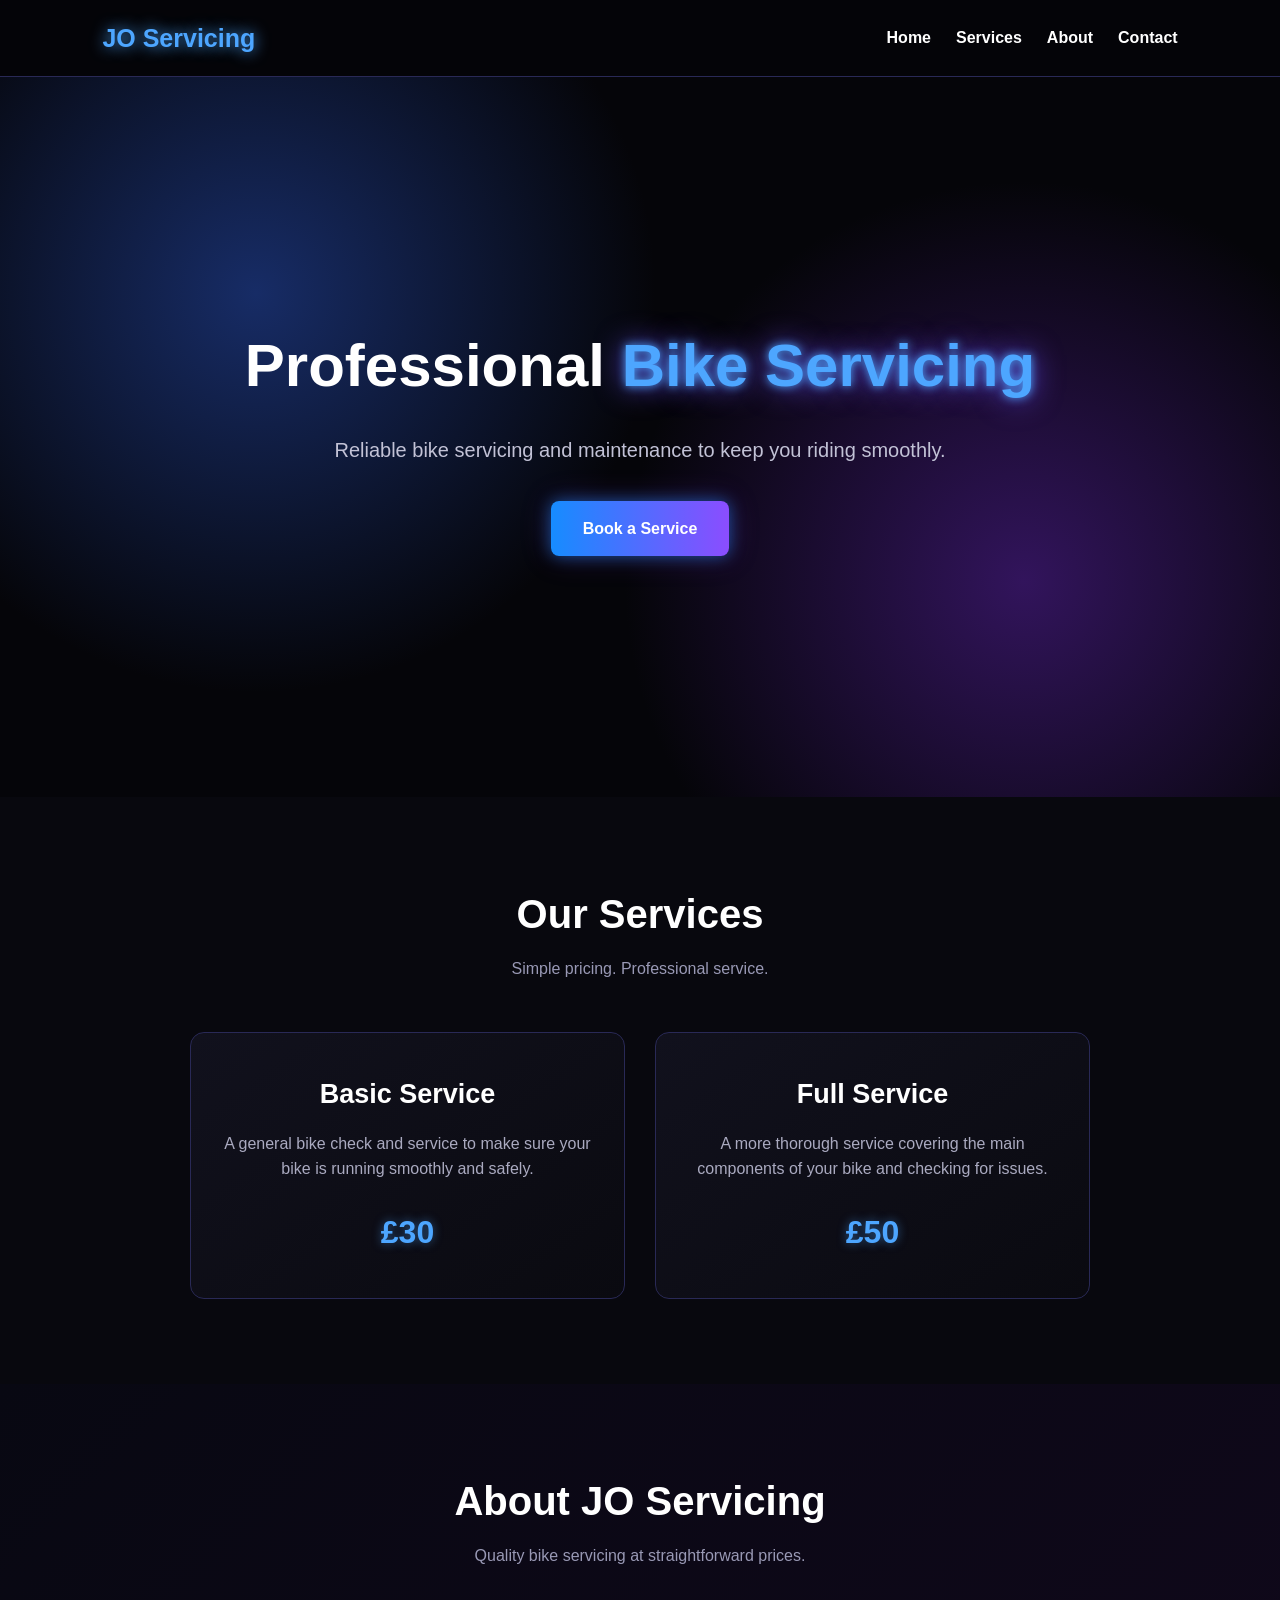
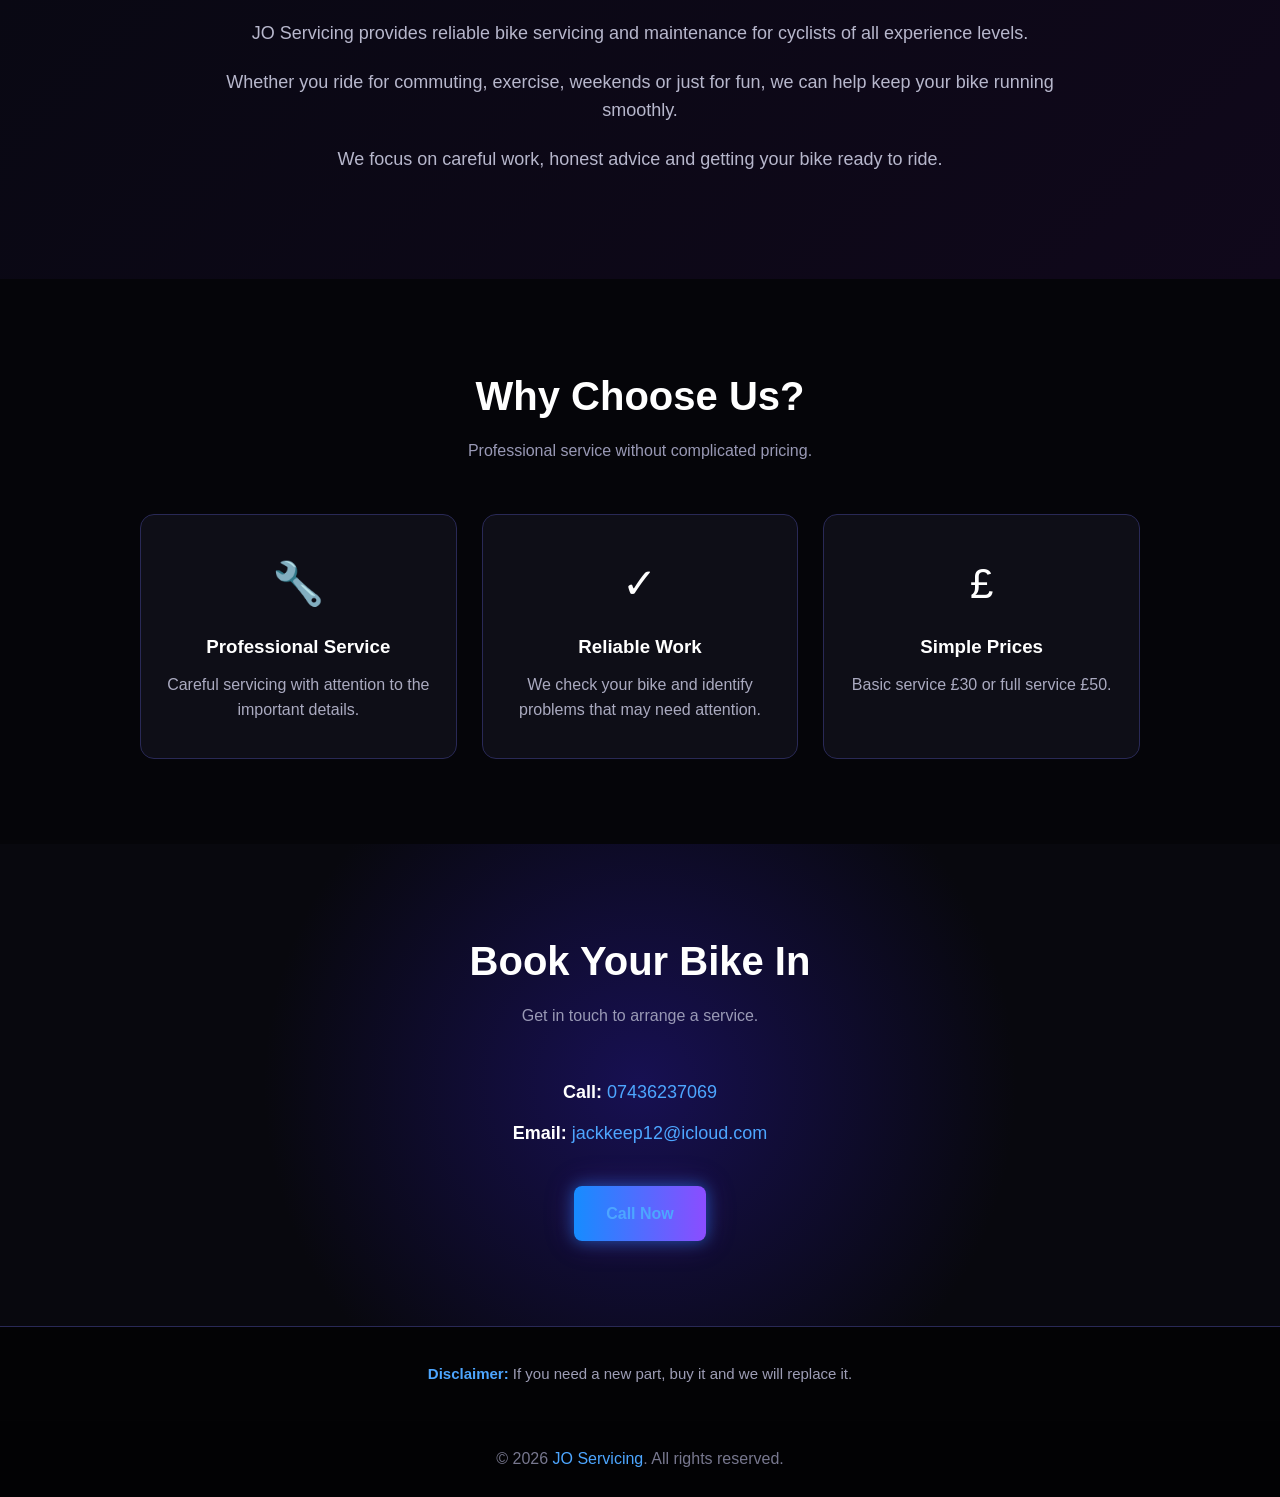
==== index.html @ 4bb95ac3 "Create index.html" ====
<!DOCTYPE html>
<html lang="en">
<head>
    <meta charset="UTF-8">
    <meta name="viewport" content="width=device-width, initial-scale=1.0">

    <title>JO Servicing</title>

    <style>
        * {
            margin: 0;
            padding: 0;
            box-sizing: border-box;
            scroll-behavior: smooth;
        }

        body {
            font-family: Arial, Helvetica, sans-serif;
            background: #050509;
            color: white;
            line-height: 1.6;
        }

        nav {
            position: sticky;
            top: 0;
            z-index: 1000;
            background: rgba(5, 5, 9, 0.96);
            border-bottom: 1px solid #292956;
            padding: 18px 8%;
            display: flex;
            justify-content: space-between;
            align-items: center;
        }

        .logo {
            font-size: 25px;
            font-weight: bold;
            color: #4da6ff;
            text-shadow: 0 0 15px #4da6ff;
        }

        nav ul {
            list-style: none;
            display: flex;
            gap: 25px;
        }

        nav a {
            color: white;
            text-decoration: none;
            font-weight: bold;
            transition: 0.3s;
        }

        nav a:hover {
            color: #9b5cff;
        }

        /* HERO */

        .hero {
            min-height: 80vh;
            display: flex;
            justify-content: center;
            align-items: center;
            text-align: center;
            padding: 50px 20px;

            background:
                radial-gradient(circle at 20% 30%, #172c66 0%, transparent 35%),
                radial-gradient(circle at 80% 70%, #32145c 0%, transparent 35%),
                #050509;
        }

        .hero-content {
            max-width: 850px;
        }

        .hero h1 {
            font-size: 60px;
            margin-bottom: 20px;
        }

        .hero h1 span {
            color: #4da6ff;
            text-shadow:
                0 0 10px #4da6ff,
                0 0 30px #6b4dff;
        }

        .hero p {
            font-size: 20px;
            color: #c2c2d6;
            margin-bottom: 35px;
        }

        .button {
            display: inline-block;
            background: linear-gradient(90deg, #168cff, #8b4dff);
            color: white;
            padding: 15px 32px;
            border-radius: 8px;
            text-decoration: none;
            font-weight: bold;
            box-shadow:
                0 0 15px rgba(24, 140, 255, 0.5),
                0 0 30px rgba(139, 77, 255, 0.25);
            transition: 0.3s;
        }

        .button:hover {
            transform: translateY(-3px);
        }

        /* SECTIONS */

        section {
            padding: 85px 8%;
        }

        .section-title {
            text-align: center;
            margin-bottom: 50px;
        }

        .section-title h2 {
            font-size: 40px;
            margin-bottom: 10px;
        }

        .section-title p {
            color: #9999b5;
        }

        /* SERVICES */

        .services {
            background: #08080e;
        }

        .service-grid {
            display: grid;
            grid-template-columns: repeat(2, 1fr);
            gap: 30px;
            max-width: 900px;
            margin: auto;
        }

        .service-card {
            background: linear-gradient(145deg, #11111d, #0a0a10);
            border: 1px solid #292956;
            border-radius: 14px;
            padding: 40px 30px;
            text-align: center;
            transition: 0.3s;
        }

        .service-card:hover {
            transform: translateY(-6px);
            border-color: #4da6ff;
            box-shadow:
                0 0 20px rgba(77, 166, 255, 0.2),
                0 0 35px rgba(139, 77, 255, 0.12);
        }

        .service-card h3 {
            font-size: 27px;
            margin-bottom: 15px;
        }

        .service-card p {
            color: #aaaac0;
            margin-bottom: 25px;
        }

        .price {
            color: #4da6ff;
            font-size: 32px;
            font-weight: bold;
            text-shadow: 0 0 10px rgba(77, 166, 255, 0.5);
        }

        /* ABOUT */

        .about {
            background: linear-gradient(135deg, #080812, #10081b);
        }

        .about-container {
            max-width: 900px;
            margin: auto;
            text-align: center;
        }

        .about-container p {
            color: #b7b7cc;
            font-size: 18px;
            margin-bottom: 20px;
        }

        /* WHY US */

        .why-grid {
            display: grid;
            grid-template-columns: repeat(3, 1fr);
            gap: 25px;
            max-width: 1000px;
            margin: auto;
        }

        .why-card {
            text-align: center;
            padding: 35px 25px;
            background: #0e0e17;
            border-radius: 14px;
            border: 1px solid #292956;
            transition: 0.3s;
        }

        .why-card:hover {
            border-color: #8b4dff;
            transform: translateY(-5px);
        }

        .why-card .icon {
            font-size: 42px;
            margin-bottom: 15px;
        }

        .why-card h3 {
            margin-bottom: 10px;
        }

        .why-card p {
            color: #aaaac0;
        }

        /* CONTACT */

        .contact {
            background:
                radial-gradient(circle at center, #171052 0%, #08080e 55%);
            text-align: center;
        }

        .contact-box {
            max-width: 700px;
            margin: auto;
        }

        .contact-box p {
            color: #b7b7cc;
            margin: 12px 0;
            font-size: 18px;
        }

        .contact-box strong {
            color: white;
        }

        .contact-box a {
            color: #4da6ff;
            text-decoration: none;
        }

        .contact-box a:hover {
            color: #9b5cff;
        }

        /* DISCLAIMER */

        .disclaimer {
            text-align: center;
            padding: 35px 20px;
            background: #030305;
            border-top: 1px solid #292956;
            color: #9d9db5;
            font-size: 15px;
        }

        .disclaimer strong {
            color: #4da6ff;
        }

        /* FOOTER */

        footer {
            background: #020204;
            text-align: center;
            padding: 25px 20px;
            color: #77778e;
        }

        footer span {
            color: #4da6ff;
        }

        /* MOBILE */

        @media (max-width: 800px) {

            nav {
                flex-direction: column;
                gap: 15px;
            }

            nav ul {
                gap: 15px;
                flex-wrap: wrap;
                justify-content: center;
            }

            .hero h1 {
                font-size: 42px;
            }

            .hero p {
                font-size: 17px;
            }

            .service-grid,
            .why-grid {
                grid-template-columns: 1fr;
            }

            section {
                padding: 60px 6%;
            }

            .section-title h2 {
                font-size: 32px;
            }
        }
    </style>
</head>

<body>

    <!-- NAVIGATION -->

    <nav>

        <div class="logo">
            JO Servicing
        </div>

        <ul>
            <li><a href="#home">Home</a></li>
            <li><a href="#services">Services</a></li>
            <li><a href="#about">About</a></li>
            <li><a href="#contact">Contact</a></li>
        </ul>

    </nav>


    <!-- HERO -->

    <section class="hero" id="home">

        <div class="hero-content">

            <h1>
                Professional <span>Bike Servicing</span>
            </h1>

            <p>
                Reliable bike servicing and maintenance
                to keep you riding smoothly.
            </p>

            <a href="#contact" class="button">
                Book a Service
            </a>

        </div>

    </section>


    <!-- SERVICES -->

    <section class="services" id="services">

        <div class="section-title">

            <h2>Our Services</h2>

            <p>
                Simple pricing. Professional service.
            </p>

        </div>


        <div class="service-grid">

            <div class="service-card">

                <h3>
                    Basic Service
                </h3>

                <p>
                    A general bike check and service to make
                    sure your bike is running smoothly and safely.
                </p>

                <div class="price">
                    £30
                </div>

            </div>


            <div class="service-card">

                <h3>
                    Full Service
                </h3>

                <p>
                    A more thorough service covering the main
                    components of your bike and checking for issues.
                </p>

                <div class="price">
                    £50
                </div>

            </div>

        </div>

    </section>


    <!-- ABOUT -->

    <section class="about" id="about">

        <div class="section-title">

            <h2>
                About JO Servicing
            </h2>

            <p>
                Quality bike servicing at straightforward prices.
            </p>

        </div>


        <div class="about-container">

            <p>
                JO Servicing provides reliable bike servicing
                and maintenance for cyclists of all experience levels.
            </p>

            <p>
                Whether you ride for commuting, exercise,
                weekends or just for fun, we can help keep
                your bike running smoothly.
            </p>

            <p>
                We focus on careful work, honest advice
                and getting your bike ready to ride.
            </p>

        </div>

    </section>


    <!-- WHY CHOOSE US -->

    <section>

        <div class="section-title">

            <h2>
                Why Choose Us?
            </h2>

            <p>
                Professional service without complicated pricing.
            </p>

        </div>


        <div class="why-grid">

            <div class="why-card">

                <div class="icon">
                    🔧
                </div>

                <h3>
                    Professional Service
                </h3>

                <p>
                    Careful servicing with attention
                    to the important details.
                </p>

            </div>


            <div class="why-card">

                <div class="icon">
                    ✓
                </div>

                <h3>
                    Reliable Work
                </h3>

                <p>
                    We check your bike and identify
                    problems that may need attention.
                </p>

            </div>


            <div class="why-card">

                <div class="icon">
                    £
                </div>

                <h3>
                    Simple Prices
                </h3>

                <p>
                    Basic service £30 or full service £50.
                </p>

            </div>

        </div>

    </section>


    <!-- CONTACT -->

    <section class="contact" id="contact">

        <div class="section-title">

            <h2>
                Book Your Bike In
            </h2>

            <p>
                Get in touch to arrange a service.
            </p>

        </div>


        <div class="contact-box">

            <p>
                <strong>Call:</strong>
                <a href="tel:07436237069">
                    07436237069
                </a>
            </p>

            <p>
                <strong>Email:</strong>
                <a href="mailto:jackkeep12@icloud.com">
                    jackkeep12@icloud.com
                </a>
            </p>

            <br>

            <a href="tel:07436237069" class="button">
                Call Now
            </a>

        </div>

    </section>


    <!-- DISCLAIMER -->

    <div class="disclaimer">

        <strong>Disclaimer:</strong>
        If you need a new part, buy it and we will replace it.

    </div>


    <!-- FOOTER -->

    <footer>

        <p>
            © 2026 <span>JO Servicing</span>.
            All rights reserved.
        </p>

    </footer>

</body>
</html>
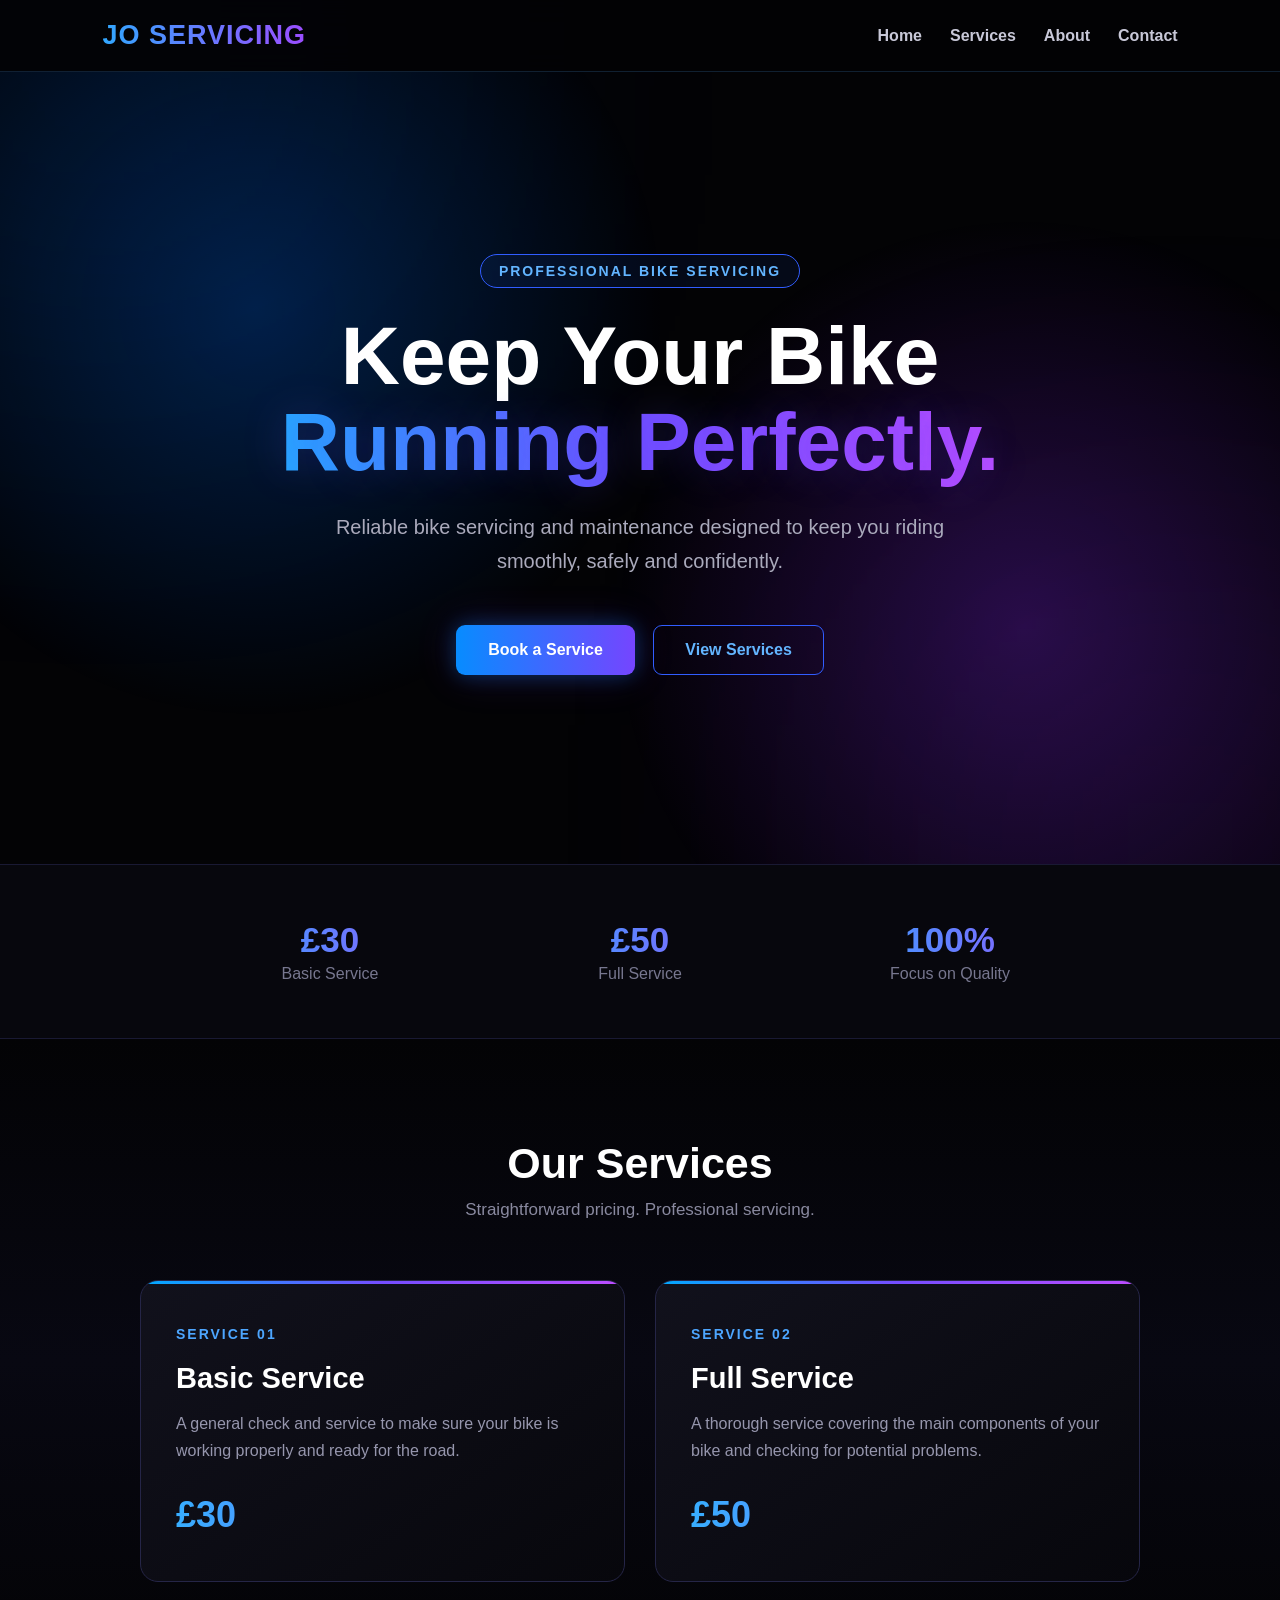
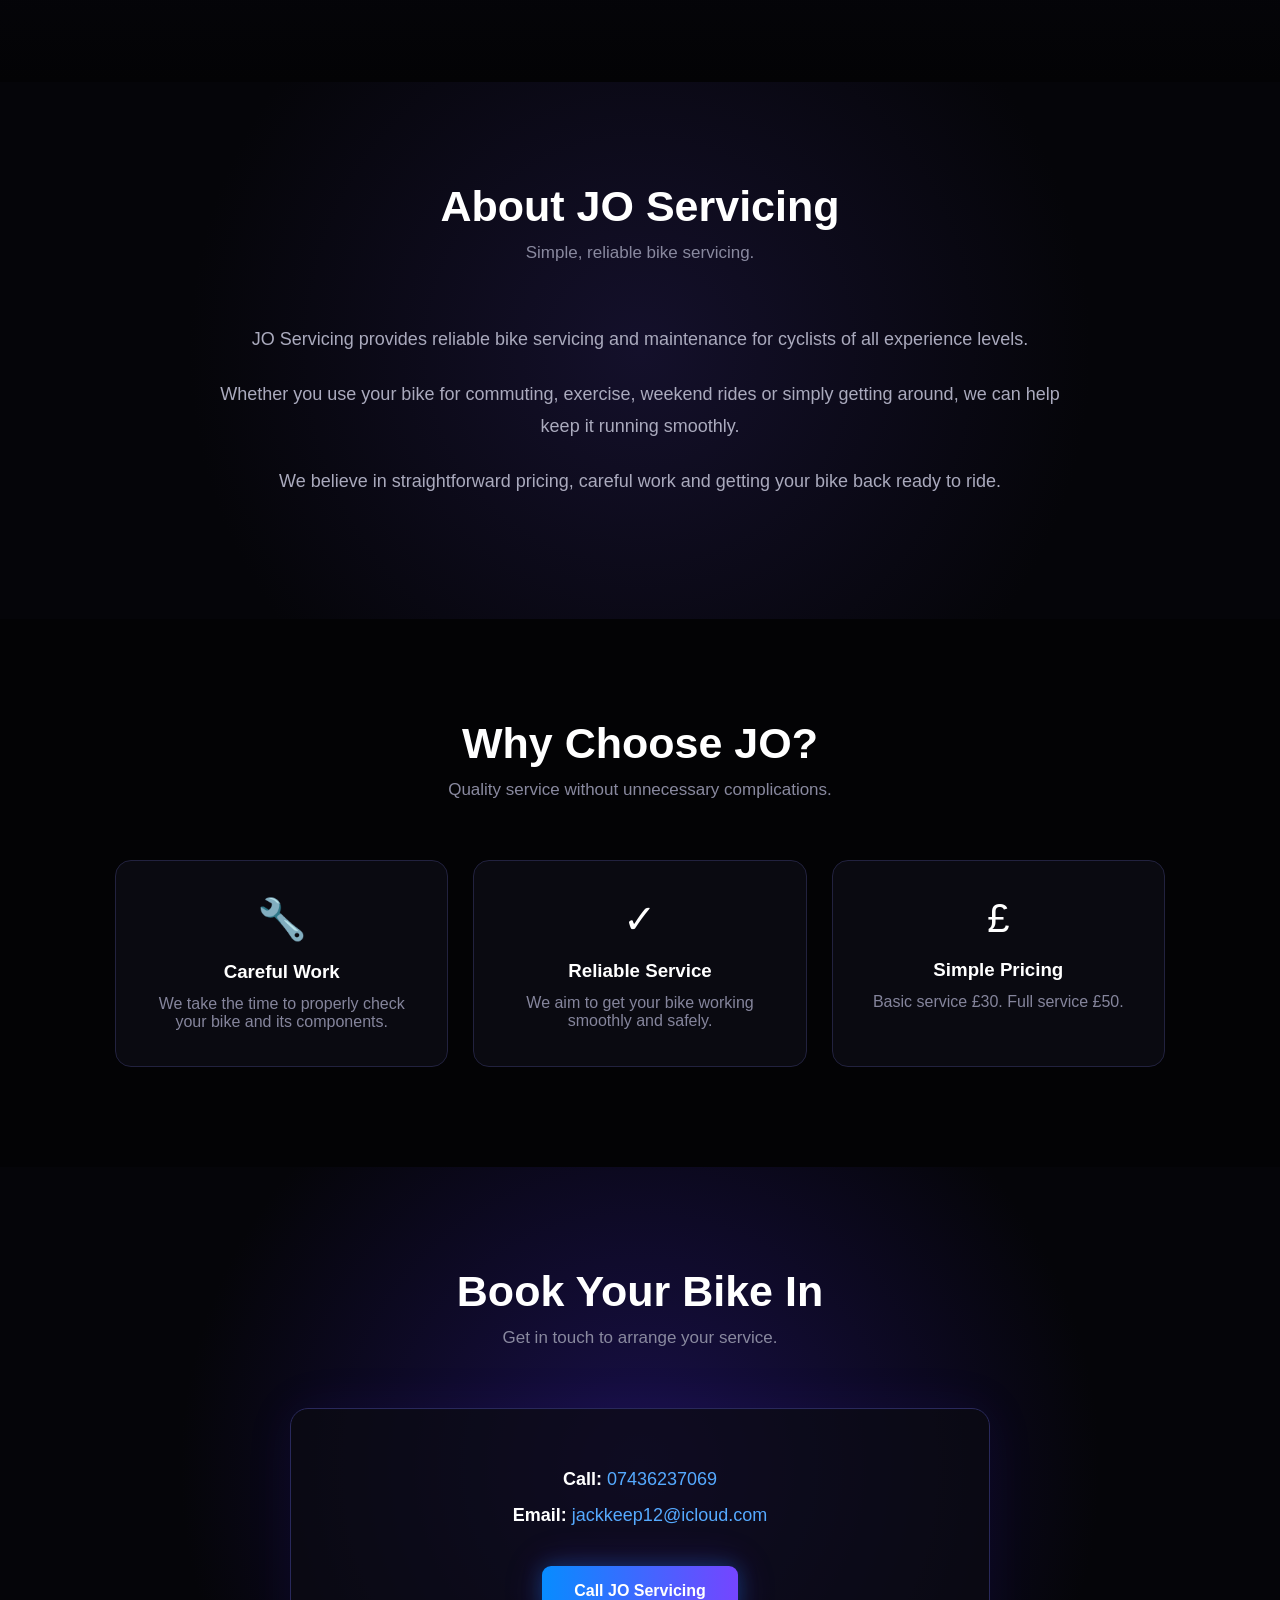
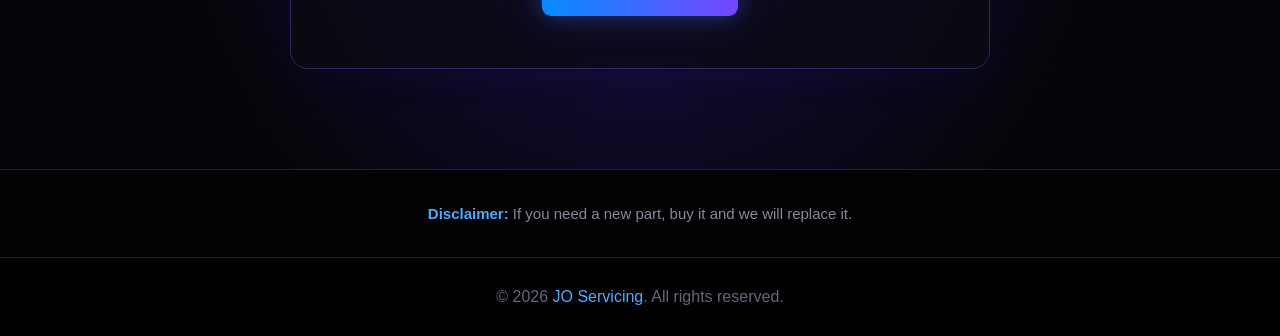
==== commit 09d7e82e: "Create index.html" ====
--- a/index.html
+++ b/index.html
@@ -1,621 +1,981 @@
 <!DOCTYPE html>
 <html lang="en">
 <head>
-    <meta charset="UTF-8">
-    <meta name="viewport" content="width=device-width, initial-scale=1.0">
-
-    <title>JO Servicing</title>
-
-    <style>
-        * {
-            margin: 0;
-            padding: 0;
-            box-sizing: border-box;
-            scroll-behavior: smooth;
-        }
-
-        body {
-            font-family: Arial, Helvetica, sans-serif;
-            background: #050509;
-            color: white;
-            line-height: 1.6;
-        }
-
-        nav {
-            position: sticky;
-            top: 0;
-            z-index: 1000;
-            background: rgba(5, 5, 9, 0.96);
-            border-bottom: 1px solid #292956;
-            padding: 18px 8%;
-            display: flex;
-            justify-content: space-between;
-            align-items: center;
-        }
-
-        .logo {
-            font-size: 25px;
-            font-weight: bold;
-            color: #4da6ff;
-            text-shadow: 0 0 15px #4da6ff;
-        }
-
-        nav ul {
-            list-style: none;
-            display: flex;
-            gap: 25px;
-        }
-
-        nav a {
-            color: white;
-            text-decoration: none;
-            font-weight: bold;
-            transition: 0.3s;
-        }
-
-        nav a:hover {
-            color: #9b5cff;
-        }
-
-        /* HERO */
-
-        .hero {
-            min-height: 80vh;
-            display: flex;
-            justify-content: center;
-            align-items: center;
-            text-align: center;
-            padding: 50px 20px;
-
-            background:
-                radial-gradient(circle at 20% 30%, #172c66 0%, transparent 35%),
-                radial-gradient(circle at 80% 70%, #32145c 0%, transparent 35%),
-                #050509;
-        }
-
-        .hero-content {
-            max-width: 850px;
-        }
-
-        .hero h1 {
-            font-size: 60px;
-            margin-bottom: 20px;
-        }
-
-        .hero h1 span {
-            color: #4da6ff;
-            text-shadow:
-                0 0 10px #4da6ff,
-                0 0 30px #6b4dff;
-        }
-
-        .hero p {
-            font-size: 20px;
-            color: #c2c2d6;
-            margin-bottom: 35px;
-        }
-
-        .button {
-            display: inline-block;
-            background: linear-gradient(90deg, #168cff, #8b4dff);
-            color: white;
-            padding: 15px 32px;
-            border-radius: 8px;
-            text-decoration: none;
-            font-weight: bold;
-            box-shadow:
-                0 0 15px rgba(24, 140, 255, 0.5),
-                0 0 30px rgba(139, 77, 255, 0.25);
-            transition: 0.3s;
-        }
-
-        .button:hover {
-            transform: translateY(-3px);
-        }
-
-        /* SECTIONS */
-
-        section {
-            padding: 85px 8%;
-        }
-
-        .section-title {
-            text-align: center;
-            margin-bottom: 50px;
-        }
-
-        .section-title h2 {
-            font-size: 40px;
-            margin-bottom: 10px;
-        }
-
-        .section-title p {
-            color: #9999b5;
-        }
-
-        /* SERVICES */
-
-        .services {
-            background: #08080e;
-        }
-
-        .service-grid {
-            display: grid;
-            grid-template-columns: repeat(2, 1fr);
-            gap: 30px;
-            max-width: 900px;
-            margin: auto;
-        }
-
-        .service-card {
-            background: linear-gradient(145deg, #11111d, #0a0a10);
-            border: 1px solid #292956;
-            border-radius: 14px;
-            padding: 40px 30px;
-            text-align: center;
-            transition: 0.3s;
-        }
-
-        .service-card:hover {
-            transform: translateY(-6px);
-            border-color: #4da6ff;
-            box-shadow:
-                0 0 20px rgba(77, 166, 255, 0.2),
-                0 0 35px rgba(139, 77, 255, 0.12);
-        }
-
-        .service-card h3 {
-            font-size: 27px;
-            margin-bottom: 15px;
-        }
-
-        .service-card p {
-            color: #aaaac0;
-            margin-bottom: 25px;
-        }
-
-        .price {
-            color: #4da6ff;
-            font-size: 32px;
-            font-weight: bold;
-            text-shadow: 0 0 10px rgba(77, 166, 255, 0.5);
-        }
-
-        /* ABOUT */
-
-        .about {
-            background: linear-gradient(135deg, #080812, #10081b);
-        }
-
-        .about-container {
-            max-width: 900px;
-            margin: auto;
-            text-align: center;
-        }
-
-        .about-container p {
-            color: #b7b7cc;
-            font-size: 18px;
-            margin-bottom: 20px;
-        }
-
-        /* WHY US */
-
-        .why-grid {
-            display: grid;
-            grid-template-columns: repeat(3, 1fr);
-            gap: 25px;
-            max-width: 1000px;
-            margin: auto;
-        }
-
-        .why-card {
-            text-align: center;
-            padding: 35px 25px;
-            background: #0e0e17;
-            border-radius: 14px;
-            border: 1px solid #292956;
-            transition: 0.3s;
-        }
-
-        .why-card:hover {
-            border-color: #8b4dff;
-            transform: translateY(-5px);
-        }
-
-        .why-card .icon {
-            font-size: 42px;
-            margin-bottom: 15px;
-        }
-
-        .why-card h3 {
-            margin-bottom: 10px;
-        }
-
-        .why-card p {
-            color: #aaaac0;
-        }
-
-        /* CONTACT */
-
-        .contact {
-            background:
-                radial-gradient(circle at center, #171052 0%, #08080e 55%);
-            text-align: center;
-        }
-
-        .contact-box {
-            max-width: 700px;
-            margin: auto;
-        }
-
-        .contact-box p {
-            color: #b7b7cc;
-            margin: 12px 0;
-            font-size: 18px;
-        }
-
-        .contact-box strong {
-            color: white;
-        }
-
-        .contact-box a {
-            color: #4da6ff;
-            text-decoration: none;
-        }
-
-        .contact-box a:hover {
-            color: #9b5cff;
-        }
-
-        /* DISCLAIMER */
-
-        .disclaimer {
-            text-align: center;
-            padding: 35px 20px;
-            background: #030305;
-            border-top: 1px solid #292956;
-            color: #9d9db5;
-            font-size: 15px;
-        }
-
-        .disclaimer strong {
-            color: #4da6ff;
-        }
-
-        /* FOOTER */
-
-        footer {
-            background: #020204;
-            text-align: center;
-            padding: 25px 20px;
-            color: #77778e;
-        }
-
-        footer span {
-            color: #4da6ff;
-        }
-
-        /* MOBILE */
-
-        @media (max-width: 800px) {
-
-            nav {
-                flex-direction: column;
-                gap: 15px;
-            }
-
-            nav ul {
-                gap: 15px;
-                flex-wrap: wrap;
-                justify-content: center;
-            }
-
-            .hero h1 {
-                font-size: 42px;
-            }
-
-            .hero p {
-                font-size: 17px;
-            }
-
-            .service-grid,
-            .why-grid {
-                grid-template-columns: 1fr;
-            }
-
-            section {
-                padding: 60px 6%;
-            }
-
-            .section-title h2 {
-                font-size: 32px;
-            }
-        }
-    </style>
+<meta charset="UTF-8">
+<meta name="viewport" content="width=device-width, initial-scale=1.0">
+
+<title>JO Servicing | Professional Bike Servicing</title>
+
+<style>
+
+* {
+    margin: 0;
+    padding: 0;
+    box-sizing: border-box;
+    scroll-behavior: smooth;
+}
+
+body {
+    font-family: Arial, Helvetica, sans-serif;
+    background: #030305;
+    color: white;
+    overflow-x: hidden;
+}
+
+/* BACKGROUND GLOW */
+
+body::before {
+    content: "";
+    position: fixed;
+    width: 500px;
+    height: 500px;
+    background: #006eff;
+    filter: blur(180px);
+    opacity: 0.12;
+    top: -200px;
+    left: -150px;
+    pointer-events: none;
+    z-index: -1;
+}
+
+body::after {
+    content: "";
+    position: fixed;
+    width: 500px;
+    height: 500px;
+    background: #8a2be2;
+    filter: blur(180px);
+    opacity: 0.12;
+    bottom: -200px;
+    right: -150px;
+    pointer-events: none;
+    z-index: -1;
+}
+
+
+/* NAVBAR */
+
+nav {
+    position: sticky;
+    top: 0;
+    z-index: 1000;
+
+    display: flex;
+    justify-content: space-between;
+    align-items: center;
+
+    padding: 20px 8%;
+
+    background: rgba(3,3,5,0.88);
+    backdrop-filter: blur(15px);
+
+    border-bottom: 1px solid rgba(77,166,255,0.18);
+}
+
+.logo {
+    font-size: 27px;
+    font-weight: 900;
+    letter-spacing: 1px;
+
+    background: linear-gradient(90deg,#31a8ff,#9b4dff);
+    -webkit-background-clip: text;
+    -webkit-text-fill-color: transparent;
+}
+
+nav ul {
+    display: flex;
+    gap: 28px;
+    list-style: none;
+}
+
+nav a {
+    color: #c8c8d8;
+    text-decoration: none;
+    font-weight: bold;
+    transition: 0.3s;
+}
+
+nav a:hover {
+    color: #55aaff;
+}
+
+
+/* HERO */
+
+.hero {
+    min-height: 88vh;
+
+    display: flex;
+    justify-content: center;
+    align-items: center;
+
+    text-align: center;
+    padding: 60px 20px;
+
+    background:
+        radial-gradient(circle at 20% 30%, rgba(0,110,255,0.25), transparent 35%),
+        radial-gradient(circle at 80% 70%, rgba(140,40,255,0.25), transparent 35%);
+}
+
+.hero-content {
+    max-width: 900px;
+}
+
+.small-title {
+    display: inline-block;
+
+    padding: 8px 18px;
+    margin-bottom: 25px;
+
+    border: 1px solid #315dff;
+    border-radius: 30px;
+
+    color: #63b5ff;
+    background: rgba(40,100,255,0.08);
+
+    font-size: 14px;
+    font-weight: bold;
+    letter-spacing: 2px;
+}
+
+.hero h1 {
+    font-size: clamp(48px, 8vw, 82px);
+    line-height: 1.05;
+    margin-bottom: 25px;
+}
+
+.hero h1 span {
+    background: linear-gradient(
+        90deg,
+        #25a7ff,
+        #704dff,
+        #b84dff
+    );
+
+    -webkit-background-clip: text;
+    -webkit-text-fill-color: transparent;
+
+    text-shadow: 0 0 40px rgba(90,80,255,0.25);
+}
+
+.hero p {
+    max-width: 650px;
+    margin: auto;
+
+    color: #aaaabc;
+    font-size: 20px;
+
+    line-height: 1.7;
+}
+
+.hero-buttons {
+    margin-top: 40px;
+}
+
+.button {
+    display: inline-block;
+
+    padding: 16px 32px;
+    margin: 7px;
+
+    border-radius: 9px;
+
+    text-decoration: none;
+    font-weight: bold;
+
+    color: white;
+
+    background: linear-gradient(
+        90deg,
+        #078cff,
+        #7545ff
+    );
+
+    box-shadow:
+        0 0 20px rgba(0,140,255,0.3),
+        0 0 40px rgba(120,60,255,0.2);
+
+    transition: 0.3s;
+}
+
+.button:hover {
+    transform: translateY(-5px) scale(1.02);
+
+    box-shadow:
+        0 0 30px rgba(0,140,255,0.55),
+        0 0 60px rgba(120,60,255,0.35);
+}
+
+.button-outline {
+    display: inline-block;
+
+    padding: 15px 31px;
+    margin: 7px;
+
+    border-radius: 9px;
+
+    text-decoration: none;
+    font-weight: bold;
+
+    color: #63b5ff;
+
+    border: 1px solid #315dff;
+
+    transition: 0.3s;
+}
+
+.button-outline:hover {
+    background: rgba(50,120,255,0.1);
+    border-color: #8c5cff;
+    color: #b78cff;
+}
+
+
+/* SECTIONS */
+
+section {
+    padding: 100px 8%;
+}
+
+.section-title {
+    text-align: center;
+    margin-bottom: 60px;
+}
+
+.section-title h2 {
+    font-size: 43px;
+    margin-bottom: 12px;
+}
+
+.section-title p {
+    color: #89899f;
+    font-size: 17px;
+}
+
+
+/* SERVICES */
+
+.services {
+    background: linear-gradient(
+        180deg,
+        #030305,
+        #080812,
+        #030305
+    );
+}
+
+.service-grid {
+    max-width: 1000px;
+    margin: auto;
+
+    display: grid;
+    grid-template-columns: repeat(2,1fr);
+
+    gap: 30px;
+}
+
+.service-card {
+    position: relative;
+
+    padding: 45px 35px;
+
+    background:
+        linear-gradient(145deg,#11111c,#07070c);
+
+    border: 1px solid #252547;
+
+    border-radius: 18px;
+
+    overflow: hidden;
+
+    transition: 0.4s;
+}
+
+.service-card::before {
+    content: "";
+
+    position: absolute;
+
+    top: 0;
+    left: 0;
+
+    width: 100%;
+    height: 3px;
+
+    background: linear-gradient(
+        90deg,
+        #00aaff,
+        #754dff,
+        #bd4dff
+    );
+}
+
+.service-card:hover {
+    transform: translateY(-10px);
+
+    border-color: #438cff;
+
+    box-shadow:
+        0 15px 40px rgba(0,100,255,0.15),
+        0 0 35px rgba(130,60,255,0.12);
+}
+
+.service-number {
+    color: #4da6ff;
+    font-size: 14px;
+    font-weight: bold;
+    letter-spacing: 2px;
+    margin-bottom: 20px;
+}
+
+.service-card h3 {
+    font-size: 29px;
+    margin-bottom: 15px;
+}
+
+.service-card p {
+    color: #9696ad;
+    line-height: 1.7;
+    margin-bottom: 30px;
+}
+
+.price {
+    font-size: 36px;
+    font-weight: 900;
+
+    background: linear-gradient(
+        90deg,
+        #37adff,
+        #965cff
+    );
+
+    -webkit-background-clip: text;
+    -webkit-text-fill-color: transparent;
+}
+
+
+/* STATS */
+
+.stats {
+    padding: 55px 8%;
+
+    background: #07070d;
+
+    border-top: 1px solid #191933;
+    border-bottom: 1px solid #191933;
+}
+
+.stats-grid {
+    max-width: 900px;
+    margin: auto;
+
+    display: grid;
+    grid-template-columns: repeat(3,1fr);
+
+    text-align: center;
+    gap: 30px;
+}
+
+.stat h3 {
+    font-size: 35px;
+
+    background: linear-gradient(
+        90deg,
+        #2ba8ff,
+        #9b55ff
+    );
+
+    -webkit-background-clip: text;
+    -webkit-text-fill-color: transparent;
+}
+
+.stat p {
+    color: #77778f;
+    margin-top: 5px;
+}
+
+
+/* ABOUT */
+
+.about {
+    background:
+        radial-gradient(
+            circle at center,
+            #14102b,
+            #050509 65%
+        );
+}
+
+.about-container {
+    max-width: 850px;
+    margin: auto;
+
+    text-align: center;
+}
+
+.about-container p {
+    color: #aaaabd;
+    font-size: 18px;
+    line-height: 1.8;
+    margin-bottom: 22px;
+}
+
+
+/* WHY US */
+
+.why-grid {
+    max-width: 1050px;
+    margin: auto;
+
+    display: grid;
+    grid-template-columns: repeat(3,1fr);
+
+    gap: 25px;
+}
+
+.why-card {
+    padding: 35px 25px;
+
+    text-align: center;
+
+    background: #0a0a11;
+
+    border: 1px solid #22223f;
+    border-radius: 16px;
+
+    transition: 0.3s;
+}
+
+.why-card:hover {
+    transform: translateY(-7px);
+
+    border-color: #794dff;
+
+    box-shadow:
+        0 0 30px rgba(100,60,255,0.15);
+}
+
+.icon {
+    font-size: 40px;
+    margin-bottom: 18px;
+}
+
+.why-card h3 {
+    margin-bottom: 12px;
+}
+
+.why-card p {
+    color: #85859c;
+}
+
+
+/* CONTACT */
+
+.contact {
+    text-align: center;
+
+    background:
+        radial-gradient(
+            circle at center,
+            #19104a,
+            #050509 65%
+        );
+}
+
+.contact-box {
+    max-width: 700px;
+    margin: auto;
+
+    padding: 45px 30px;
+
+    background: rgba(10,10,18,0.7);
+
+    border: 1px solid #29295b;
+
+    border-radius: 18px;
+
+    box-shadow:
+        0 0 50px rgba(80,50,255,0.08);
+}
+
+.contact-box p {
+    margin: 15px 0;
+
+    color: #aaaabd;
+
+    font-size: 18px;
+}
+
+.contact-box strong {
+    color: white;
+}
+
+.contact-box a:not(.button) {
+    color: #55aaff;
+    text-decoration: none;
+}
+
+.contact-box a:not(.button):hover {
+    color: #a86cff;
+}
+
+
+/* DISCLAIMER */
+
+.disclaimer {
+    padding: 35px 20px;
+
+    text-align: center;
+
+    background: #020204;
+
+    border-top: 1px solid #20203a;
+    border-bottom: 1px solid #20203a;
+
+    color: #88889d;
+
+    font-size: 15px;
+}
+
+.disclaimer strong {
+    color: #55aaff;
+}
+
+
+/* FOOTER */
+
+footer {
+    text-align: center;
+
+    padding: 30px 20px;
+
+    background: #010102;
+
+    color: #66667c;
+}
+
+footer span {
+    color: #55aaff;
+}
+
+
+/* MOBILE */
+
+@media (max-width: 800px) {
+
+    nav {
+        flex-direction: column;
+        gap: 18px;
+    }
+
+    nav ul {
+        gap: 15px;
+        flex-wrap: wrap;
+        justify-content: center;
+    }
+
+    .hero {
+        min-height: 75vh;
+    }
+
+    .hero h1 {
+        font-size: 46px;
+    }
+
+    .hero p {
+        font-size: 17px;
+    }
+
+    .service-grid,
+    .why-grid {
+        grid-template-columns: 1fr;
+    }
+
+    .stats-grid {
+        grid-template-columns: 1fr;
+        gap: 35px;
+    }
+
+    section {
+        padding: 70px 6%;
+    }
+
+    .section-title h2 {
+        font-size: 34px;
+    }
+}
+
+</style>
 </head>
 
+
 <body>
 
-    <!-- NAVIGATION -->
-
-    <nav>
-
-        <div class="logo">
-            JO Servicing
+
+<!-- NAVIGATION -->
+
+<nav>
+
+    <div class="logo">
+        JO SERVICING
+    </div>
+
+    <ul>
+        <li><a href="#home">Home</a></li>
+        <li><a href="#services">Services</a></li>
+        <li><a href="#about">About</a></li>
+        <li><a href="#contact">Contact</a></li>
+    </ul>
+
+</nav>
+
+
+<!-- HERO -->
+
+<section class="hero" id="home">
+
+    <div class="hero-content">
+
+        <div class="small-title">
+            PROFESSIONAL BIKE SERVICING
         </div>
 
-        <ul>
-            <li><a href="#home">Home</a></li>
-            <li><a href="#services">Services</a></li>
-            <li><a href="#about">About</a></li>
-            <li><a href="#contact">Contact</a></li>
-        </ul>
-
-    </nav>
-
-
-    <!-- HERO -->
-
-    <section class="hero" id="home">
-
-        <div class="hero-content">
-
-            <h1>
-                Professional <span>Bike Servicing</span>
-            </h1>
-
-            <p>
-                Reliable bike servicing and maintenance
-                to keep you riding smoothly.
-            </p>
+        <h1>
+            Keep Your Bike
+            <span>Running Perfectly.</span>
+        </h1>
+
+        <p>
+            Reliable bike servicing and maintenance
+            designed to keep you riding smoothly,
+            safely and confidently.
+        </p>
+
+        <div class="hero-buttons">
 
             <a href="#contact" class="button">
                 Book a Service
             </a>
 
+            <a href="#services" class="button-outline">
+                View Services
+            </a>
+
         </div>
 
-    </section>
-
-
-    <!-- SERVICES -->
-
-    <section class="services" id="services">
-
-        <div class="section-title">
-
-            <h2>Our Services</h2>
+    </div>
+
+</section>
+
+
+<!-- STATS -->
+
+<div class="stats">
+
+    <div class="stats-grid">
+
+        <div class="stat">
+
+            <h3>£30</h3>
 
             <p>
-                Simple pricing. Professional service.
+                Basic Service
             </p>
 
         </div>
 
 
-        <div class="service-grid">
-
-            <div class="service-card">
-
-                <h3>
-                    Basic Service
-                </h3>
-
-                <p>
-                    A general bike check and service to make
-                    sure your bike is running smoothly and safely.
-                </p>
-
-                <div class="price">
-                    £30
-                </div>
-
+        <div class="stat">
+
+            <h3>£50</h3>
+
+            <p>
+                Full Service
+            </p>
+
+        </div>
+
+
+        <div class="stat">
+
+            <h3>100%</h3>
+
+            <p>
+                Focus on Quality
+            </p>
+
+        </div>
+
+    </div>
+
+</div>
+
+
+<!-- SERVICES -->
+
+<section class="services" id="services">
+
+    <div class="section-title">
+
+        <h2>
+            Our Services
+        </h2>
+
+        <p>
+            Straightforward pricing. Professional servicing.
+        </p>
+
+    </div>
+
+
+    <div class="service-grid">
+
+
+        <div class="service-card">
+
+            <div class="service-number">
+                SERVICE 01
             </div>
 
-
-            <div class="service-card">
-
-                <h3>
-                    Full Service
-                </h3>
-
-                <p>
-                    A more thorough service covering the main
-                    components of your bike and checking for issues.
-                </p>
-
-                <div class="price">
-                    £50
-                </div>
-
+            <h3>
+                Basic Service
+            </h3>
+
+            <p>
+                A general check and service to make sure
+                your bike is working properly and ready
+                for the road.
+            </p>
+
+            <div class="price">
+                £30
             </div>
 
         </div>
 
-    </section>
-
-
-    <!-- ABOUT -->
-
-    <section class="about" id="about">
-
-        <div class="section-title">
-
-            <h2>
-                About JO Servicing
-            </h2>
+
+        <div class="service-card">
+
+            <div class="service-number">
+                SERVICE 02
+            </div>
+
+            <h3>
+                Full Service
+            </h3>
 
             <p>
-                Quality bike servicing at straightforward prices.
+                A thorough service covering the main
+                components of your bike and checking
+                for potential problems.
             </p>
 
+            <div class="price">
+                £50
+            </div>
+
         </div>
 
 
-        <div class="about-container">
+    </div>
+
+</section>
+
+
+<!-- ABOUT -->
+
+<section class="about" id="about">
+
+    <div class="section-title">
+
+        <h2>
+            About JO Servicing
+        </h2>
+
+        <p>
+            Simple, reliable bike servicing.
+        </p>
+
+    </div>
+
+
+    <div class="about-container">
+
+        <p>
+            JO Servicing provides reliable bike servicing
+            and maintenance for cyclists of all experience levels.
+        </p>
+
+        <p>
+            Whether you use your bike for commuting,
+            exercise, weekend rides or simply getting around,
+            we can help keep it running smoothly.
+        </p>
+
+        <p>
+            We believe in straightforward pricing,
+            careful work and getting your bike back
+            ready to ride.
+        </p>
+
+    </div>
+
+</section>
+
+
+<!-- WHY CHOOSE US -->
+
+<section>
+
+    <div class="section-title">
+
+        <h2>
+            Why Choose JO?
+        </h2>
+
+        <p>
+            Quality service without unnecessary complications.
+        </p>
+
+    </div>
+
+
+    <div class="why-grid">
+
+
+        <div class="why-card">
+
+            <div class="icon">
+                🔧
+            </div>
+
+            <h3>
+                Careful Work
+            </h3>
 
             <p>
-                JO Servicing provides reliable bike servicing
-                and maintenance for cyclists of all experience levels.
+                We take the time to properly check
+                your bike and its components.
             </p>
 
+        </div>
+
+
+        <div class="why-card">
+
+            <div class="icon">
+                ✓
+            </div>
+
+            <h3>
+                Reliable Service
+            </h3>
+
             <p>
-                Whether you ride for commuting, exercise,
-                weekends or just for fun, we can help keep
-                your bike running smoothly.
+                We aim to get your bike working
+                smoothly and safely.
             </p>
 
+        </div>
+
+
+        <div class="why-card">
+
+            <div class="icon">
+                £
+            </div>
+
+            <h3>
+                Simple Pricing
+            </h3>
+
             <p>
-                We focus on careful work, honest advice
-                and getting your bike ready to ride.
+                Basic service £30.
+                Full service £50.
             </p>
 
         </div>
 
-    </section>
-
-
-    <!-- WHY CHOOSE US -->
-
-    <section>
-
-        <div class="section-title">
-
-            <h2>
-                Why Choose Us?
-            </h2>
-
-            <p>
-                Professional service without complicated pricing.
-            </p>
-
-        </div>
-
-
-        <div class="why-grid">
-
-            <div class="why-card">
-
-                <div class="icon">
-                    🔧
-                </div>
-
-                <h3>
-                    Professional Service
-                </h3>
-
-                <p>
-                    Careful servicing with attention
-                    to the important details.
-                </p>
-
-            </div>
-
-
-            <div class="why-card">
-
-                <div class="icon">
-                    ✓
-                </div>
-
-                <h3>
-                    Reliable Work
-                </h3>
-
-                <p>
-                    We check your bike and identify
-                    problems that may need attention.
-                </p>
-
-            </div>
-
-
-            <div class="why-card">
-
-                <div class="icon">
-                    £
-                </div>
-
-                <h3>
-                    Simple Prices
-                </h3>
-
-                <p>
-                    Basic service £30 or full service £50.
-                </p>
-
-            </div>
-
-        </div>
-
-    </section>
-
-
-    <!-- CONTACT -->
-
-    <section class="contact" id="contact">
-
-        <div class="section-title">
-
-            <h2>
-                Book Your Bike In
-            </h2>
-
-            <p>
-                Get in touch to arrange a service.
-            </p>
-
-        </div>
-
-
-        <div class="contact-box">
-
-            <p>
-                <strong>Call:</strong>
-                <a href="tel:07436237069">
-                    07436237069
-                </a>
-            </p>
-
-            <p>
-                <strong>Email:</strong>
-                <a href="mailto:jackkeep12@icloud.com">
-                    jackkeep12@icloud.com
-                </a>
-            </p>
-
-            <br>
-
-            <a href="tel:07436237069" class="button">
-                Call Now
+
+    </div>
+
+</section>
+
+
+<!-- CONTACT -->
+
+<section class="contact" id="contact">
+
+    <div class="section-title">
+
+        <h2>
+            Book Your Bike In
+        </h2>
+
+        <p>
+            Get in touch to arrange your service.
+        </p>
+
+    </div>
+
+
+    <div class="contact-box">
+
+        <p>
+            <strong>Call:</strong>
+
+            <a href="tel:07436237069">
+                07436237069
             </a>
-
-        </div>
-
-    </section>
-
-
-    <!-- DISCLAIMER -->
-
-    <div class="disclaimer">
-
-        <strong>Disclaimer:</strong>
-        If you need a new part, buy it and we will replace it.
-
-    </div>
-
-
-    <!-- FOOTER -->
-
-    <footer>
+        </p>
+
 
         <p>
-            © 2026 <span>JO Servicing</span>.
-            All rights reserved.
+            <strong>Email:</strong>
+
+            <a href="mailto:jackkeep12@icloud.com">
+                jackkeep12@icloud.com
+            </a>
         </p>
 
-    </footer>
+
+        <br>
+
+
+        <a
+            href="tel:07436237069"
+            class="button"
+        >
+            Call JO Servicing
+        </a>
+
+    </div>
+
+</section>
+
+
+<!-- DISCLAIMER -->
+
+<div class="disclaimer">
+
+    <strong>Disclaimer:</strong>
+
+    If you need a new part, buy it and we will replace it.
+
+</div>
+
+
+<!-- FOOTER -->
+
+<footer>
+
+    <p>
+        © 2026 <span>JO Servicing</span>.
+        All rights reserved.
+    </p>
+
+</footer>
+
 
 </body>
 </html>
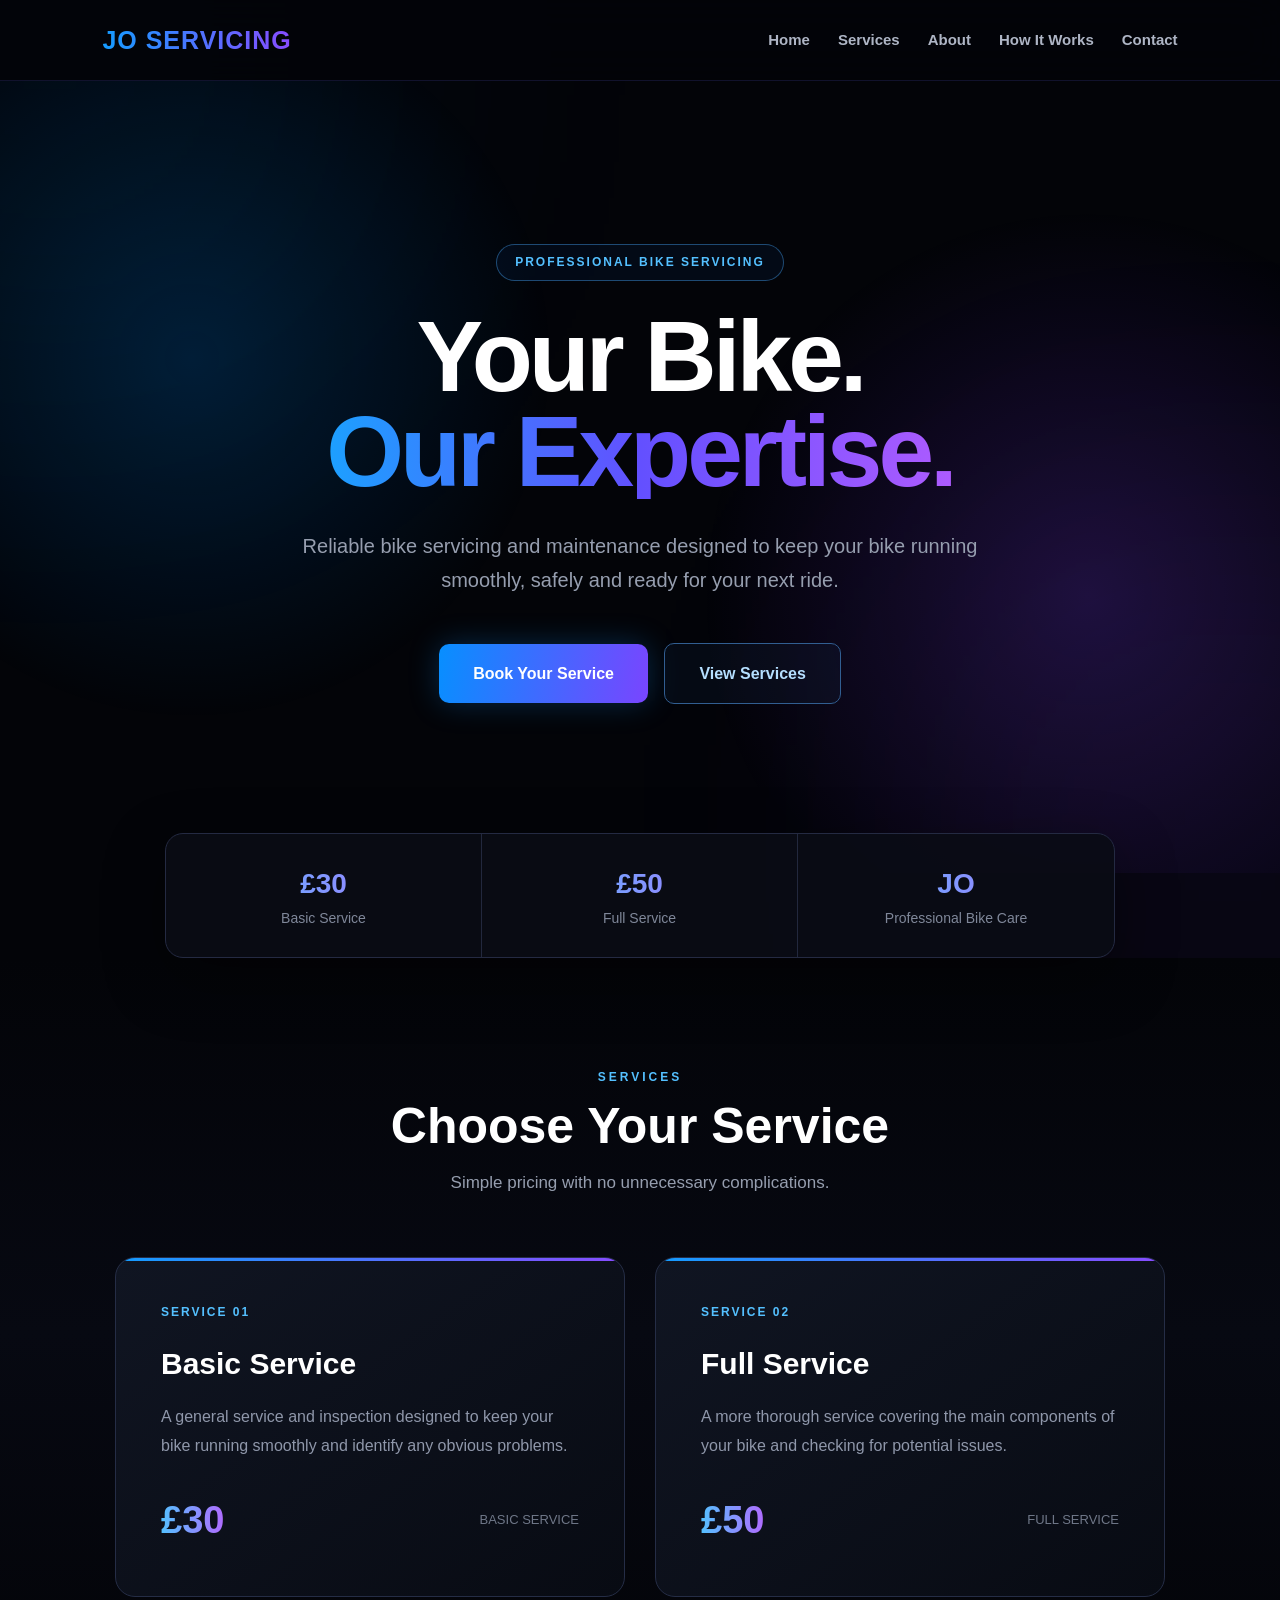
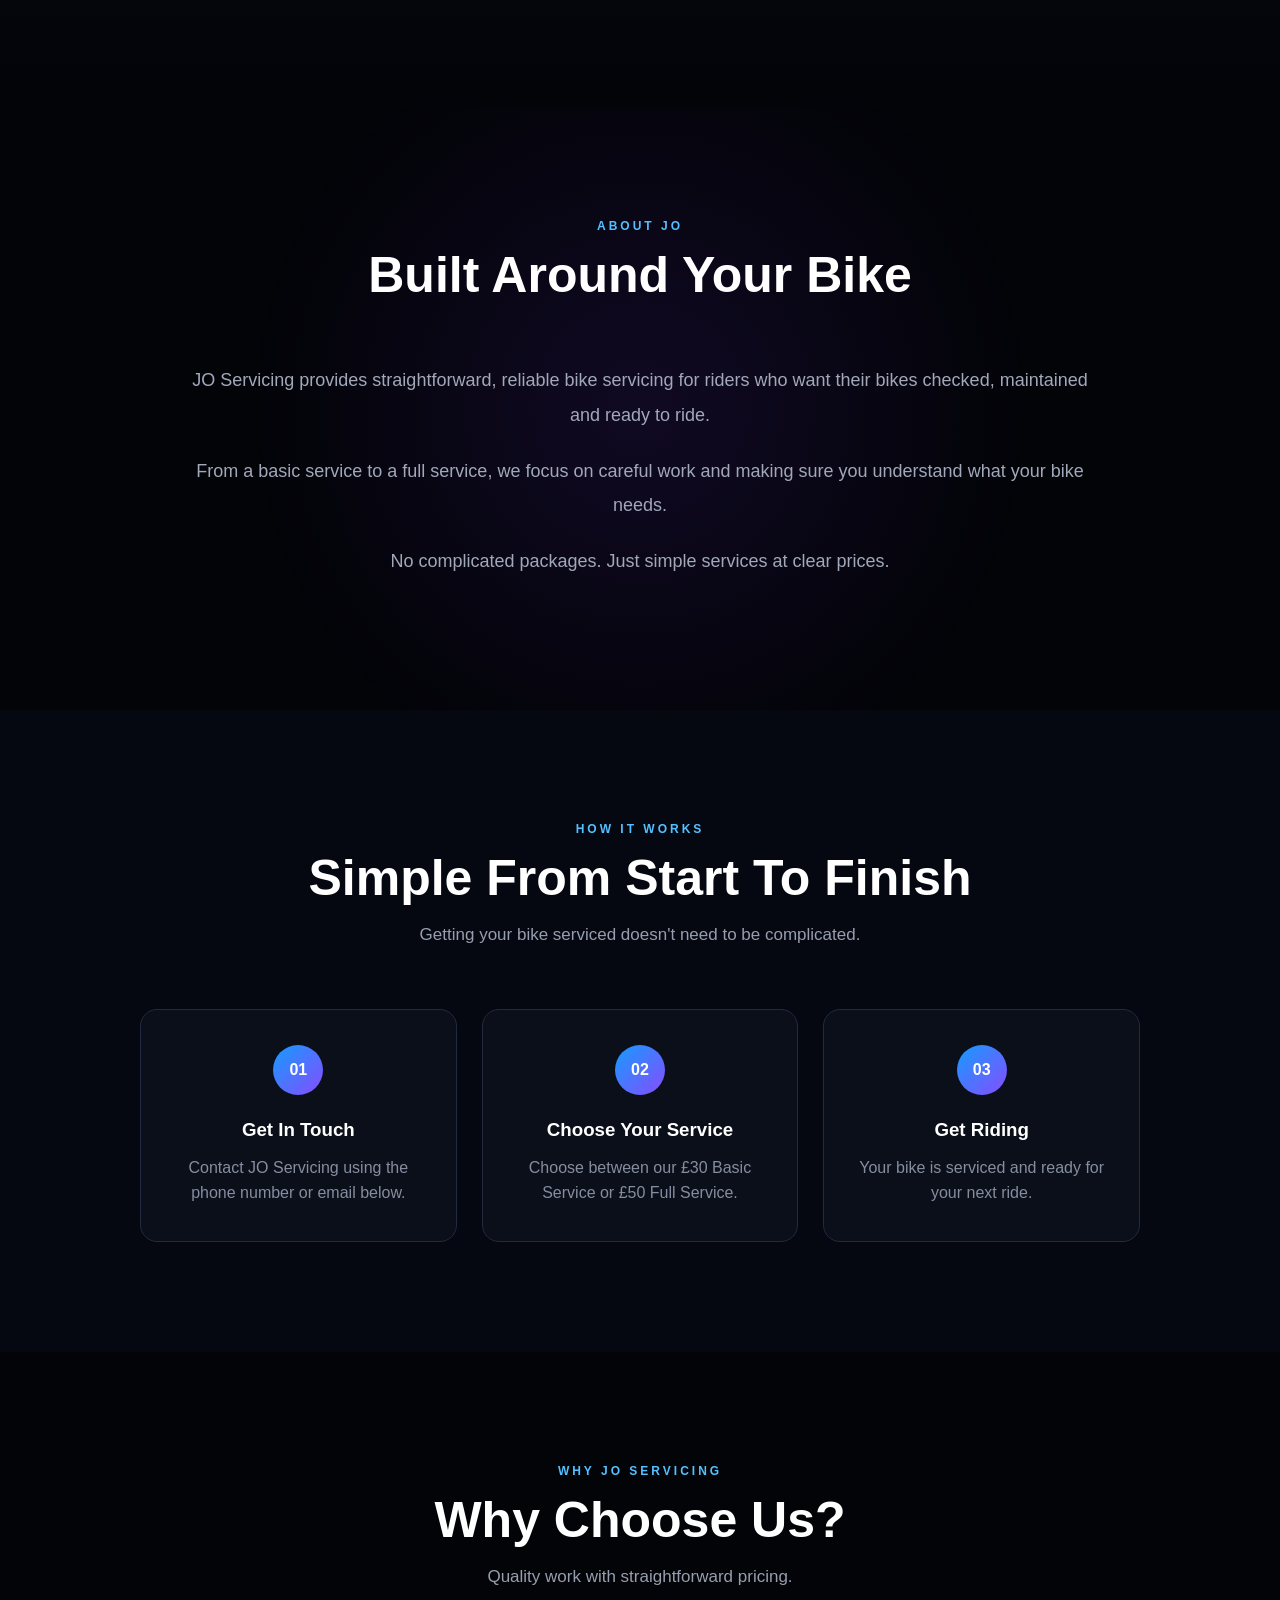
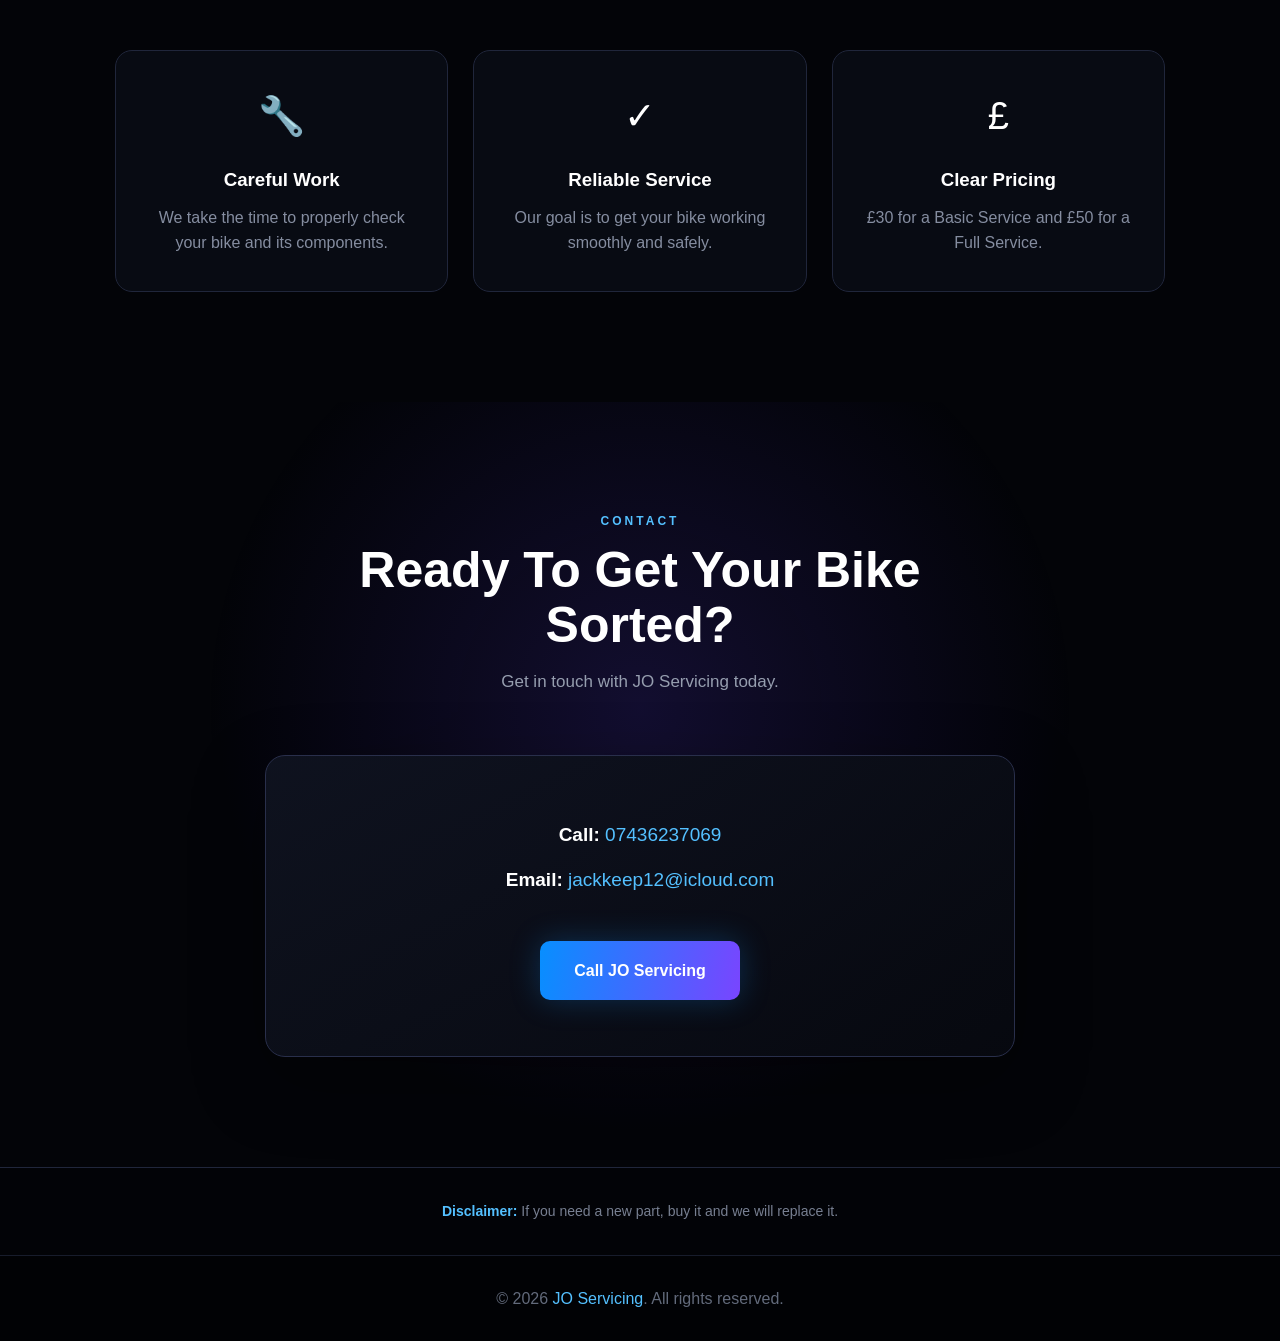
==== commit 79c6d048: "Create index.html" ====
--- a/index.html
+++ b/index.html
@@ -4,9 +4,13 @@
 <meta charset="UTF-8">
 <meta name="viewport" content="width=device-width, initial-scale=1.0">
 
-<title>JO Servicing | Professional Bike Servicing</title>
+<title>JO Servicing | Professional Bike Care</title>
 
 <style>
+
+/* ==============================
+   RESET
+================================= */
 
 * {
     margin: 0;
@@ -15,45 +19,71 @@
     scroll-behavior: smooth;
 }
 
+:root {
+    --blue: #149cff;
+    --blue-light: #54c0ff;
+    --purple: #874cff;
+    --purple-light: #b06cff;
+
+    --black: #030408;
+    --dark: #070912;
+    --card: #0c101b;
+
+    --white: #ffffff;
+    --grey: #969eaf;
+}
+
 body {
     font-family: Arial, Helvetica, sans-serif;
-    background: #030305;
-    color: white;
+    background: var(--black);
+    color: var(--white);
+    line-height: 1.6;
     overflow-x: hidden;
 }
 
-/* BACKGROUND GLOW */
-
-body::before {
-    content: "";
+
+/* ==============================
+   BACKGROUND EFFECT
+================================= */
+
+.background-glow {
     position: fixed;
     width: 500px;
     height: 500px;
-    background: #006eff;
+
+    background: var(--blue);
+
+    opacity: 0.08;
     filter: blur(180px);
-    opacity: 0.12;
+
     top: -200px;
-    left: -150px;
+    left: -200px;
+
     pointer-events: none;
     z-index: -1;
 }
 
-body::after {
-    content: "";
+.background-glow-two {
     position: fixed;
     width: 500px;
     height: 500px;
-    background: #8a2be2;
+
+    background: var(--purple);
+
+    opacity: 0.09;
     filter: blur(180px);
-    opacity: 0.12;
+
+    right: -200px;
     bottom: -200px;
-    right: -150px;
+
     pointer-events: none;
     z-index: -1;
 }
 
 
-/* NAVBAR */
+/* ==============================
+   NAVIGATION
+================================= */
 
 nav {
     position: sticky;
@@ -66,18 +96,24 @@
 
     padding: 20px 8%;
 
-    background: rgba(3,3,5,0.88);
-    backdrop-filter: blur(15px);
-
-    border-bottom: 1px solid rgba(77,166,255,0.18);
+    background: rgba(3,4,8,0.88);
+
+    backdrop-filter: blur(20px);
+
+    border-bottom: 1px solid rgba(100,100,255,0.15);
 }
 
 .logo {
-    font-size: 27px;
+    font-size: 25px;
     font-weight: 900;
     letter-spacing: 1px;
 
-    background: linear-gradient(90deg,#31a8ff,#9b4dff);
+    background: linear-gradient(
+        90deg,
+        var(--blue),
+        var(--purple)
+    );
+
     -webkit-background-clip: text;
     -webkit-text-fill-color: transparent;
 }
@@ -89,18 +125,22 @@
 }
 
 nav a {
-    color: #c8c8d8;
+    color: #aeb5c5;
     text-decoration: none;
+    font-size: 15px;
     font-weight: bold;
+
     transition: 0.3s;
 }
 
 nav a:hover {
-    color: #55aaff;
-}
-
-
-/* HERO */
+    color: var(--blue-light);
+}
+
+
+/* ==============================
+   HERO
+================================= */
 
 .hero {
     min-height: 88vh;
@@ -110,59 +150,81 @@
     align-items: center;
 
     text-align: center;
-    padding: 60px 20px;
+
+    padding: 70px 20px;
 
     background:
-        radial-gradient(circle at 20% 30%, rgba(0,110,255,0.25), transparent 35%),
-        radial-gradient(circle at 80% 70%, rgba(140,40,255,0.25), transparent 35%);
+        radial-gradient(
+            circle at 15% 35%,
+            rgba(0,140,255,0.18),
+            transparent 30%
+        ),
+
+        radial-gradient(
+            circle at 85% 65%,
+            rgba(130,60,255,0.20),
+            transparent 32%
+        );
 }
 
 .hero-content {
-    max-width: 900px;
-}
-
-.small-title {
+    max-width: 950px;
+}
+
+.hero-badge {
     display: inline-block;
 
     padding: 8px 18px;
-    margin-bottom: 25px;
-
-    border: 1px solid #315dff;
-    border-radius: 30px;
-
-    color: #63b5ff;
-    background: rgba(40,100,255,0.08);
-
-    font-size: 14px;
+
+    margin-bottom: 28px;
+
+    border-radius: 50px;
+
+    border: 1px solid rgba(70,170,255,0.4);
+
+    background: rgba(30,120,255,0.06);
+
+    color: var(--blue-light);
+
+    font-size: 12px;
+
     font-weight: bold;
+
     letter-spacing: 2px;
 }
 
 .hero h1 {
-    font-size: clamp(48px, 8vw, 82px);
-    line-height: 1.05;
-    margin-bottom: 25px;
+    font-size: clamp(55px, 9vw, 100px);
+
+    line-height: 0.95;
+
+    letter-spacing: -4px;
+
+    margin-bottom: 30px;
 }
 
 .hero h1 span {
-    background: linear-gradient(
-        90deg,
-        #25a7ff,
-        #704dff,
-        #b84dff
-    );
+    display: block;
+
+    background:
+        linear-gradient(
+            90deg,
+            #16a7ff,
+            #6350ff,
+            #b45cff
+        );
 
     -webkit-background-clip: text;
     -webkit-text-fill-color: transparent;
-
-    text-shadow: 0 0 40px rgba(90,80,255,0.25);
 }
 
 .hero p {
-    max-width: 650px;
+    max-width: 680px;
+
     margin: auto;
 
-    color: #aaaabc;
+    color: var(--grey);
+
     font-size: 20px;
 
     line-height: 1.7;
@@ -175,100 +237,186 @@
 .button {
     display: inline-block;
 
-    padding: 16px 32px;
-    margin: 7px;
-
-    border-radius: 9px;
+    padding: 17px 34px;
+
+    margin: 6px;
+
+    border-radius: 10px;
 
     text-decoration: none;
+
     font-weight: bold;
 
+    transition: 0.3s;
+}
+
+.primary {
     color: white;
 
-    background: linear-gradient(
-        90deg,
-        #078cff,
-        #7545ff
-    );
+    background:
+        linear-gradient(
+            100deg,
+            #078fff,
+            #7945ff
+        );
 
     box-shadow:
-        0 0 20px rgba(0,140,255,0.3),
-        0 0 40px rgba(120,60,255,0.2);
-
-    transition: 0.3s;
-}
-
-.button:hover {
-    transform: translateY(-5px) scale(1.02);
+        0 0 30px rgba(20,150,255,0.25);
+}
+
+.primary:hover {
+    transform: translateY(-5px);
 
     box-shadow:
-        0 0 30px rgba(0,140,255,0.55),
-        0 0 60px rgba(120,60,255,0.35);
-}
-
-.button-outline {
-    display: inline-block;
-
-    padding: 15px 31px;
-    margin: 7px;
-
-    border-radius: 9px;
-
-    text-decoration: none;
+        0 0 40px rgba(20,150,255,0.45),
+        0 0 60px rgba(130,70,255,0.25);
+}
+
+.secondary {
+    color: #b5dfff;
+
+    border: 1px solid #315e91;
+
+    background: rgba(20,40,70,0.2);
+}
+
+.secondary:hover {
+    color: white;
+
+    border-color: var(--purple);
+
+    transform: translateY(-5px);
+}
+
+
+/* ==============================
+   QUICK INFO
+================================= */
+
+.quick-info {
+    max-width: 1000px;
+
+    margin: -40px auto 0;
+
+    padding: 0 25px;
+
+    position: relative;
+}
+
+.quick-box {
+    display: grid;
+
+    grid-template-columns: repeat(3,1fr);
+
+    background: rgba(10,13,22,0.9);
+
+    border: 1px solid #242a42;
+
+    border-radius: 18px;
+
+    overflow: hidden;
+
+    box-shadow:
+        0 20px 60px rgba(0,0,0,0.4);
+}
+
+.quick-item {
+    text-align: center;
+
+    padding: 28px 15px;
+
+    border-right: 1px solid #22283d;
+}
+
+.quick-item:last-child {
+    border-right: none;
+}
+
+.quick-item h3 {
+    font-size: 28px;
+
+    background:
+        linear-gradient(
+            90deg,
+            var(--blue-light),
+            var(--purple-light)
+        );
+
+    -webkit-background-clip: text;
+    -webkit-text-fill-color: transparent;
+}
+
+.quick-item p {
+    color: #7f8799;
+
+    font-size: 14px;
+}
+
+
+/* ==============================
+   GENERAL
+================================= */
+
+section {
+    padding: 110px 8%;
+}
+
+.section-heading {
+    max-width: 700px;
+
+    margin: 0 auto 60px;
+
+    text-align: center;
+}
+
+.section-heading .label {
+    color: var(--blue-light);
+
+    font-size: 12px;
+
     font-weight: bold;
 
-    color: #63b5ff;
-
-    border: 1px solid #315dff;
-
-    transition: 0.3s;
-}
-
-.button-outline:hover {
-    background: rgba(50,120,255,0.1);
-    border-color: #8c5cff;
-    color: #b78cff;
-}
-
-
-/* SECTIONS */
-
-section {
-    padding: 100px 8%;
-}
-
-.section-title {
-    text-align: center;
-    margin-bottom: 60px;
-}
-
-.section-title h2 {
-    font-size: 43px;
+    letter-spacing: 3px;
+
     margin-bottom: 12px;
 }
 
-.section-title p {
-    color: #89899f;
+.section-heading h2 {
+    font-size: clamp(35px,5vw,50px);
+
+    line-height: 1.1;
+
+    margin-bottom: 15px;
+}
+
+.section-heading p {
+    color: var(--grey);
+
     font-size: 17px;
 }
 
 
-/* SERVICES */
+/* ==============================
+   SERVICES
+================================= */
 
 .services {
-    background: linear-gradient(
-        180deg,
-        #030305,
-        #080812,
-        #030305
-    );
-}
-
-.service-grid {
-    max-width: 1000px;
+    background:
+        linear-gradient(
+            180deg,
+            #030408,
+            #070912,
+            #030408
+        );
+}
+
+.services-grid {
+    max-width: 1050px;
+
     margin: auto;
 
     display: grid;
+
     grid-template-columns: repeat(2,1fr);
 
     gap: 30px;
@@ -277,14 +425,18 @@
 .service-card {
     position: relative;
 
-    padding: 45px 35px;
+    padding: 45px;
 
     background:
-        linear-gradient(145deg,#11111c,#07070c);
-
-    border: 1px solid #252547;
-
-    border-radius: 18px;
+        linear-gradient(
+            145deg,
+            #101522,
+            #080b13
+        );
+
+    border: 1px solid #252d46;
+
+    border-radius: 20px;
 
     overflow: hidden;
 
@@ -302,132 +454,195 @@
     width: 100%;
     height: 3px;
 
-    background: linear-gradient(
-        90deg,
-        #00aaff,
-        #754dff,
-        #bd4dff
-    );
+    background:
+        linear-gradient(
+            90deg,
+            var(--blue),
+            var(--purple)
+        );
 }
 
 .service-card:hover {
-    transform: translateY(-10px);
-
-    border-color: #438cff;
+    transform: translateY(-9px);
+
+    border-color: #3d83d5;
 
     box-shadow:
-        0 15px 40px rgba(0,100,255,0.15),
-        0 0 35px rgba(130,60,255,0.12);
-}
-
-.service-number {
-    color: #4da6ff;
-    font-size: 14px;
+        0 20px 50px rgba(0,120,255,0.12);
+}
+
+.service-tag {
+    color: var(--blue-light);
+
+    font-size: 12px;
+
     font-weight: bold;
+
     letter-spacing: 2px;
-    margin-bottom: 20px;
+
+    margin-bottom: 18px;
 }
 
 .service-card h3 {
-    font-size: 29px;
+    font-size: 30px;
+
     margin-bottom: 15px;
 }
 
 .service-card p {
-    color: #9696ad;
-    line-height: 1.7;
+    color: #8f97aa;
+
+    line-height: 1.8;
+
     margin-bottom: 30px;
 }
 
+.service-bottom {
+    display: flex;
+
+    justify-content: space-between;
+
+    align-items: center;
+}
+
 .price {
-    font-size: 36px;
+    font-size: 38px;
+
     font-weight: 900;
 
-    background: linear-gradient(
-        90deg,
-        #37adff,
-        #965cff
-    );
+    background:
+        linear-gradient(
+            90deg,
+            var(--blue-light),
+            var(--purple-light)
+        );
 
     -webkit-background-clip: text;
     -webkit-text-fill-color: transparent;
 }
 
-
-/* STATS */
-
-.stats {
-    padding: 55px 8%;
-
-    background: #07070d;
-
-    border-top: 1px solid #191933;
-    border-bottom: 1px solid #191933;
-}
-
-.stats-grid {
-    max-width: 900px;
-    margin: auto;
-
-    display: grid;
-    grid-template-columns: repeat(3,1fr);
-
-    text-align: center;
-    gap: 30px;
-}
-
-.stat h3 {
-    font-size: 35px;
-
-    background: linear-gradient(
-        90deg,
-        #2ba8ff,
-        #9b55ff
-    );
-
-    -webkit-background-clip: text;
-    -webkit-text-fill-color: transparent;
-}
-
-.stat p {
-    color: #77778f;
-    margin-top: 5px;
-}
-
-
-/* ABOUT */
+.price-label {
+    color: #6f7788;
+
+    font-size: 13px;
+}
+
+
+/* ==============================
+   ABOUT
+================================= */
 
 .about {
     background:
         radial-gradient(
             circle at center,
-            #14102b,
-            #050509 65%
+            rgba(90,40,180,0.16),
+            transparent 55%
         );
 }
 
-.about-container {
-    max-width: 850px;
+.about-content {
+    max-width: 900px;
+
     margin: auto;
 
     text-align: center;
 }
 
-.about-container p {
-    color: #aaaabd;
+.about-content p {
+    color: #a1a8b9;
+
     font-size: 18px;
-    line-height: 1.8;
+
+    line-height: 1.9;
+
     margin-bottom: 22px;
 }
 
 
-/* WHY US */
+/* ==============================
+   PROCESS
+================================= */
+
+.process {
+    background: #060811;
+}
+
+.process-grid {
+    max-width: 1000px;
+
+    margin: auto;
+
+    display: grid;
+
+    grid-template-columns: repeat(3,1fr);
+
+    gap: 25px;
+}
+
+.process-card {
+    padding: 35px 25px;
+
+    text-align: center;
+
+    border: 1px solid #222941;
+
+    background: #0b0f19;
+
+    border-radius: 17px;
+
+    transition: 0.3s;
+}
+
+.process-card:hover {
+    transform: translateY(-7px);
+
+    border-color: var(--purple);
+}
+
+.process-number {
+    width: 50px;
+    height: 50px;
+
+    display: flex;
+
+    justify-content: center;
+    align-items: center;
+
+    margin: 0 auto 20px;
+
+    border-radius: 50%;
+
+    background:
+        linear-gradient(
+            135deg,
+            var(--blue),
+            var(--purple)
+        );
+
+    font-weight: 900;
+}
+
+.process-card h3 {
+    margin-bottom: 10px;
+}
+
+.process-card p {
+    color: #858da0;
+}
+
+
+/* ==============================
+   WHY JO
+================================= */
 
 .why-grid {
     max-width: 1050px;
+
     margin: auto;
 
     display: grid;
+
     grid-template-columns: repeat(3,1fr);
 
     gap: 25px;
@@ -438,10 +653,11 @@
 
     text-align: center;
 
-    background: #0a0a11;
-
-    border: 1px solid #22223f;
-    border-radius: 16px;
+    background: #080b13;
+
+    border: 1px solid #20263b;
+
+    border-radius: 17px;
 
     transition: 0.3s;
 }
@@ -449,61 +665,67 @@
 .why-card:hover {
     transform: translateY(-7px);
 
-    border-color: #794dff;
-
-    box-shadow:
-        0 0 30px rgba(100,60,255,0.15);
-}
-
-.icon {
-    font-size: 40px;
+    border-color: #397ed1;
+}
+
+.why-icon {
+    font-size: 38px;
+
     margin-bottom: 18px;
 }
 
 .why-card h3 {
-    margin-bottom: 12px;
+    margin-bottom: 10px;
 }
 
 .why-card p {
-    color: #85859c;
-}
-
-
-/* CONTACT */
+    color: #858da0;
+}
+
+
+/* ==============================
+   CONTACT
+================================= */
 
 .contact {
-    text-align: center;
-
     background:
         radial-gradient(
-            circle at center,
-            #19104a,
-            #050509 65%
+            circle at 50% 40%,
+            rgba(75,50,190,0.22),
+            transparent 55%
         );
+
+    text-align: center;
 }
 
 .contact-box {
-    max-width: 700px;
+    max-width: 750px;
+
     margin: auto;
 
-    padding: 45px 30px;
-
-    background: rgba(10,10,18,0.7);
-
-    border: 1px solid #29295b;
-
-    border-radius: 18px;
+    padding: 50px 30px;
+
+    background:
+        linear-gradient(
+            145deg,
+            rgba(15,19,32,0.95),
+            rgba(7,9,16,0.95)
+        );
+
+    border: 1px solid #292f4b;
+
+    border-radius: 20px;
 
     box-shadow:
-        0 0 50px rgba(80,50,255,0.08);
+        0 25px 70px rgba(0,0,0,0.35);
 }
 
 .contact-box p {
-    margin: 15px 0;
-
-    color: #aaaabd;
-
-    font-size: 18px;
+    color: #a4abbb;
+
+    font-size: 19px;
+
+    margin: 14px 0;
 }
 
 .contact-box strong {
@@ -511,97 +733,140 @@
 }
 
 .contact-box a:not(.button) {
-    color: #55aaff;
+    color: var(--blue-light);
+
     text-decoration: none;
 }
 
 .contact-box a:not(.button):hover {
-    color: #a86cff;
-}
-
-
-/* DISCLAIMER */
+    color: var(--purple-light);
+}
+
+
+/* ==============================
+   DISCLAIMER
+================================= */
 
 .disclaimer {
-    padding: 35px 20px;
+    padding: 32px 20px;
 
     text-align: center;
 
-    background: #020204;
-
-    border-top: 1px solid #20203a;
-    border-bottom: 1px solid #20203a;
-
-    color: #88889d;
-
-    font-size: 15px;
+    background: #020307;
+
+    border-top: 1px solid #20263b;
+
+    color: #777f91;
+
+    font-size: 14px;
 }
 
 .disclaimer strong {
-    color: #55aaff;
-}
-
-
-/* FOOTER */
+    color: var(--blue-light);
+}
+
+
+/* ==============================
+   FOOTER
+================================= */
 
 footer {
+    padding: 30px 20px;
+
     text-align: center;
 
-    padding: 30px 20px;
-
-    background: #010102;
-
-    color: #66667c;
+    background: #010205;
+
+    color: #626a7b;
+
+    border-top: 1px solid #171c2c;
 }
 
 footer span {
-    color: #55aaff;
-}
-
-
-/* MOBILE */
+    color: var(--blue-light);
+}
+
+
+/* ==============================
+   MOBILE
+================================= */
 
 @media (max-width: 800px) {
 
     nav {
+        padding: 18px 5%;
+
         flex-direction: column;
-        gap: 18px;
+
+        gap: 15px;
     }
 
     nav ul {
-        gap: 15px;
+        gap: 16px;
+
         flex-wrap: wrap;
+
         justify-content: center;
     }
 
     .hero {
-        min-height: 75vh;
+        min-height: 78vh;
+
+        padding: 60px 20px;
     }
 
     .hero h1 {
-        font-size: 46px;
+        font-size: 52px;
+
+        letter-spacing: -2px;
     }
 
     .hero p {
         font-size: 17px;
     }
 
-    .service-grid,
+    .quick-info {
+        margin-top: -25px;
+    }
+
+    .quick-box {
+        grid-template-columns: 1fr;
+    }
+
+    .quick-item {
+        border-right: none;
+
+        border-bottom: 1px solid #22283d;
+    }
+
+    .quick-item:last-child {
+        border-bottom: none;
+    }
+
+    section {
+        padding: 75px 6%;
+    }
+
+    .services-grid,
+    .process-grid,
     .why-grid {
         grid-template-columns: 1fr;
     }
 
-    .stats-grid {
-        grid-template-columns: 1fr;
-        gap: 35px;
+    .service-card {
+        padding: 35px 25px;
     }
 
-    section {
-        padding: 70px 6%;
+    .service-bottom {
+        flex-direction: column;
+
+        align-items: flex-start;
+
+        gap: 10px;
     }
 
-    .section-title h2 {
-        font-size: 34px;
+    .contact-box {
+        padding: 40px 20px;
     }
 }
 
@@ -612,7 +877,13 @@
 <body>
 
 
-<!-- NAVIGATION -->
+<div class="background-glow"></div>
+<div class="background-glow-two"></div>
+
+
+<!-- =========================
+     NAVIGATION
+========================== -->
 
 <nav>
 
@@ -621,43 +892,73 @@
     </div>
 
     <ul>
-        <li><a href="#home">Home</a></li>
-        <li><a href="#services">Services</a></li>
-        <li><a href="#about">About</a></li>
-        <li><a href="#contact">Contact</a></li>
+
+        <li>
+            <a href="#home">Home</a>
+        </li>
+
+        <li>
+            <a href="#services">Services</a>
+        </li>
+
+        <li>
+            <a href="#about">About</a>
+        </li>
+
+        <li>
+            <a href="#process">How It Works</a>
+        </li>
+
+        <li>
+            <a href="#contact">Contact</a>
+        </li>
+
     </ul>
 
 </nav>
 
 
-<!-- HERO -->
+<!-- =========================
+     HERO
+========================== -->
 
 <section class="hero" id="home">
 
     <div class="hero-content">
 
-        <div class="small-title">
+        <div class="hero-badge">
             PROFESSIONAL BIKE SERVICING
         </div>
 
         <h1>
-            Keep Your Bike
-            <span>Running Perfectly.</span>
+
+            Your Bike.
+            <span>Our Expertise.</span>
+
         </h1>
 
         <p>
+
             Reliable bike servicing and maintenance
-            designed to keep you riding smoothly,
-            safely and confidently.
+            designed to keep your bike running smoothly,
+            safely and ready for your next ride.
+
         </p>
 
+
         <div class="hero-buttons">
 
-            <a href="#contact" class="button">
-                Book a Service
+            <a
+                href="#contact"
+                class="button primary"
+            >
+                Book Your Service
             </a>
 
-            <a href="#services" class="button-outline">
+            <a
+                href="#services"
+                class="button secondary"
+            >
                 View Services
             </a>
 
@@ -668,13 +969,15 @@
 </section>
 
 
-<!-- STATS -->
-
-<div class="stats">
-
-    <div class="stats-grid">
-
-        <div class="stat">
+<!-- =========================
+     QUICK INFO
+========================== -->
+
+<div class="quick-info">
+
+    <div class="quick-box">
+
+        <div class="quick-item">
 
             <h3>£30</h3>
 
@@ -685,7 +988,7 @@
         </div>
 
 
-        <div class="stat">
+        <div class="quick-item">
 
             <h3>£50</h3>
 
@@ -696,12 +999,12 @@
         </div>
 
 
-        <div class="stat">
-
-            <h3>100%</h3>
+        <div class="quick-item">
+
+            <h3>JO</h3>
 
             <p>
-                Focus on Quality
+                Professional Bike Care
             </p>
 
         </div>
@@ -711,29 +1014,35 @@
 </div>
 
 
-<!-- SERVICES -->
+<!-- =========================
+     SERVICES
+========================== -->
 
 <section class="services" id="services">
 
-    <div class="section-title">
+    <div class="section-heading">
+
+        <div class="label">
+            SERVICES
+        </div>
 
         <h2>
-            Our Services
+            Choose Your Service
         </h2>
 
         <p>
-            Straightforward pricing. Professional servicing.
+            Simple pricing with no unnecessary complications.
         </p>
 
     </div>
 
 
-    <div class="service-grid">
+    <div class="services-grid">
 
 
         <div class="service-card">
 
-            <div class="service-number">
+            <div class="service-tag">
                 SERVICE 01
             </div>
 
@@ -742,13 +1051,24 @@
             </h3>
 
             <p>
-                A general check and service to make sure
-                your bike is working properly and ready
-                for the road.
+
+                A general service and inspection designed
+                to keep your bike running smoothly and identify
+                any obvious problems.
+
             </p>
 
-            <div class="price">
-                £30
+
+            <div class="service-bottom">
+
+                <div class="price">
+                    £30
+                </div>
+
+                <div class="price-label">
+                    BASIC SERVICE
+                </div>
+
             </div>
 
         </div>
@@ -756,7 +1076,7 @@
 
         <div class="service-card">
 
-            <div class="service-number">
+            <div class="service-tag">
                 SERVICE 02
             </div>
 
@@ -765,13 +1085,24 @@
             </h3>
 
             <p>
-                A thorough service covering the main
-                components of your bike and checking
-                for potential problems.
+
+                A more thorough service covering the main
+                components of your bike and checking for
+                potential issues.
+
             </p>
 
-            <div class="price">
-                £50
+
+            <div class="service-bottom">
+
+                <div class="price">
+                    £50
+                </div>
+
+                <div class="price-label">
+                    FULL SERVICE
+                </div>
+
             </div>
 
         </div>
@@ -782,70 +1113,169 @@
 </section>
 
 
-<!-- ABOUT -->
+<!-- =========================
+     ABOUT
+========================== -->
 
 <section class="about" id="about">
 
-    <div class="section-title">
+    <div class="section-heading">
+
+        <div class="label">
+            ABOUT JO
+        </div>
 
         <h2>
-            About JO Servicing
+            Built Around Your Bike
         </h2>
 
+    </div>
+
+
+    <div class="about-content">
+
         <p>
-            Simple, reliable bike servicing.
+
+            JO Servicing provides straightforward,
+            reliable bike servicing for riders who want
+            their bikes checked, maintained and ready to ride.
+
         </p>
 
+        <p>
+
+            From a basic service to a full service,
+            we focus on careful work and making sure
+            you understand what your bike needs.
+
+        </p>
+
+        <p>
+
+            No complicated packages.
+            Just simple services at clear prices.
+
+        </p>
+
     </div>
 
-
-    <div class="about-container">
+</section>
+
+
+<!-- =========================
+     HOW IT WORKS
+========================== -->
+
+<section class="process" id="process">
+
+    <div class="section-heading">
+
+        <div class="label">
+            HOW IT WORKS
+        </div>
+
+        <h2>
+            Simple From Start To Finish
+        </h2>
 
         <p>
-            JO Servicing provides reliable bike servicing
-            and maintenance for cyclists of all experience levels.
+            Getting your bike serviced doesn't need to be complicated.
         </p>
 
+    </div>
+
+
+    <div class="process-grid">
+
+
+        <div class="process-card">
+
+            <div class="process-number">
+                01
+            </div>
+
+            <h3>
+                Get In Touch
+            </h3>
+
+            <p>
+                Contact JO Servicing using the
+                phone number or email below.
+            </p>
+
+        </div>
+
+
+        <div class="process-card">
+
+            <div class="process-number">
+                02
+            </div>
+
+            <h3>
+                Choose Your Service
+            </h3>
+
+            <p>
+                Choose between our £30 Basic
+                Service or £50 Full Service.
+            </p>
+
+        </div>
+
+
+        <div class="process-card">
+
+            <div class="process-number">
+                03
+            </div>
+
+            <h3>
+                Get Riding
+            </h3>
+
+            <p>
+                Your bike is serviced and ready
+                for your next ride.
+            </p>
+
+        </div>
+
+
+    </div>
+
+</section>
+
+
+<!-- =========================
+     WHY CHOOSE US
+========================== -->
+
+<section>
+
+    <div class="section-heading">
+
+        <div class="label">
+            WHY JO SERVICING
+        </div>
+
+        <h2>
+            Why Choose Us?
+        </h2>
+
         <p>
-            Whether you use your bike for commuting,
-            exercise, weekend rides or simply getting around,
-            we can help keep it running smoothly.
+            Quality work with straightforward pricing.
         </p>
 
-        <p>
-            We believe in straightforward pricing,
-            careful work and getting your bike back
-            ready to ride.
-        </p>
-
     </div>
 
-</section>
-
-
-<!-- WHY CHOOSE US -->
-
-<section>
-
-    <div class="section-title">
-
-        <h2>
-            Why Choose JO?
-        </h2>
-
-        <p>
-            Quality service without unnecessary complications.
-        </p>
-
-    </div>
-
 
     <div class="why-grid">
 
 
         <div class="why-card">
 
-            <div class="icon">
+            <div class="why-icon">
                 🔧
             </div>
 
@@ -854,8 +1284,8 @@
             </h3>
 
             <p>
-                We take the time to properly check
-                your bike and its components.
+                We take the time to properly
+                check your bike and its components.
             </p>
 
         </div>
@@ -863,7 +1293,7 @@
 
         <div class="why-card">
 
-            <div class="icon">
+            <div class="why-icon">
                 ✓
             </div>
 
@@ -872,8 +1302,8 @@
             </h3>
 
             <p>
-                We aim to get your bike working
-                smoothly and safely.
+                Our goal is to get your bike
+                working smoothly and safely.
             </p>
 
         </div>
@@ -881,17 +1311,17 @@
 
         <div class="why-card">
 
-            <div class="icon">
+            <div class="why-icon">
                 £
             </div>
 
             <h3>
-                Simple Pricing
+                Clear Pricing
             </h3>
 
             <p>
-                Basic service £30.
-                Full service £50.
+                £30 for a Basic Service
+                and £50 for a Full Service.
             </p>
 
         </div>
@@ -902,18 +1332,24 @@
 </section>
 
 
-<!-- CONTACT -->
+<!-- =========================
+     CONTACT
+========================== -->
 
 <section class="contact" id="contact">
 
-    <div class="section-title">
+    <div class="section-heading">
+
+        <div class="label">
+            CONTACT
+        </div>
 
         <h2>
-            Book Your Bike In
+            Ready To Get Your Bike Sorted?
         </h2>
 
         <p>
-            Get in touch to arrange your service.
+            Get in touch with JO Servicing today.
         </p>
 
     </div>
@@ -922,20 +1358,24 @@
     <div class="contact-box">
 
         <p>
+
             <strong>Call:</strong>
 
             <a href="tel:07436237069">
                 07436237069
             </a>
+
         </p>
 
 
         <p>
+
             <strong>Email:</strong>
 
             <a href="mailto:jackkeep12@icloud.com">
                 jackkeep12@icloud.com
             </a>
+
         </p>
 
 
@@ -944,7 +1384,7 @@
 
         <a
             href="tel:07436237069"
-            class="button"
+            class="button primary"
         >
             Call JO Servicing
         </a>
@@ -954,7 +1394,9 @@
 </section>
 
 
-<!-- DISCLAIMER -->
+<!-- =========================
+     DISCLAIMER
+========================== -->
 
 <div class="disclaimer">
 
@@ -965,13 +1407,18 @@
 </div>
 
 
-<!-- FOOTER -->
+<!-- =========================
+     FOOTER
+========================== -->
 
 <footer>
 
     <p>
-        © 2026 <span>JO Servicing</span>.
+
+        © 2026
+        <span>JO Servicing</span>.
         All rights reserved.
+
     </p>
 
 </footer>
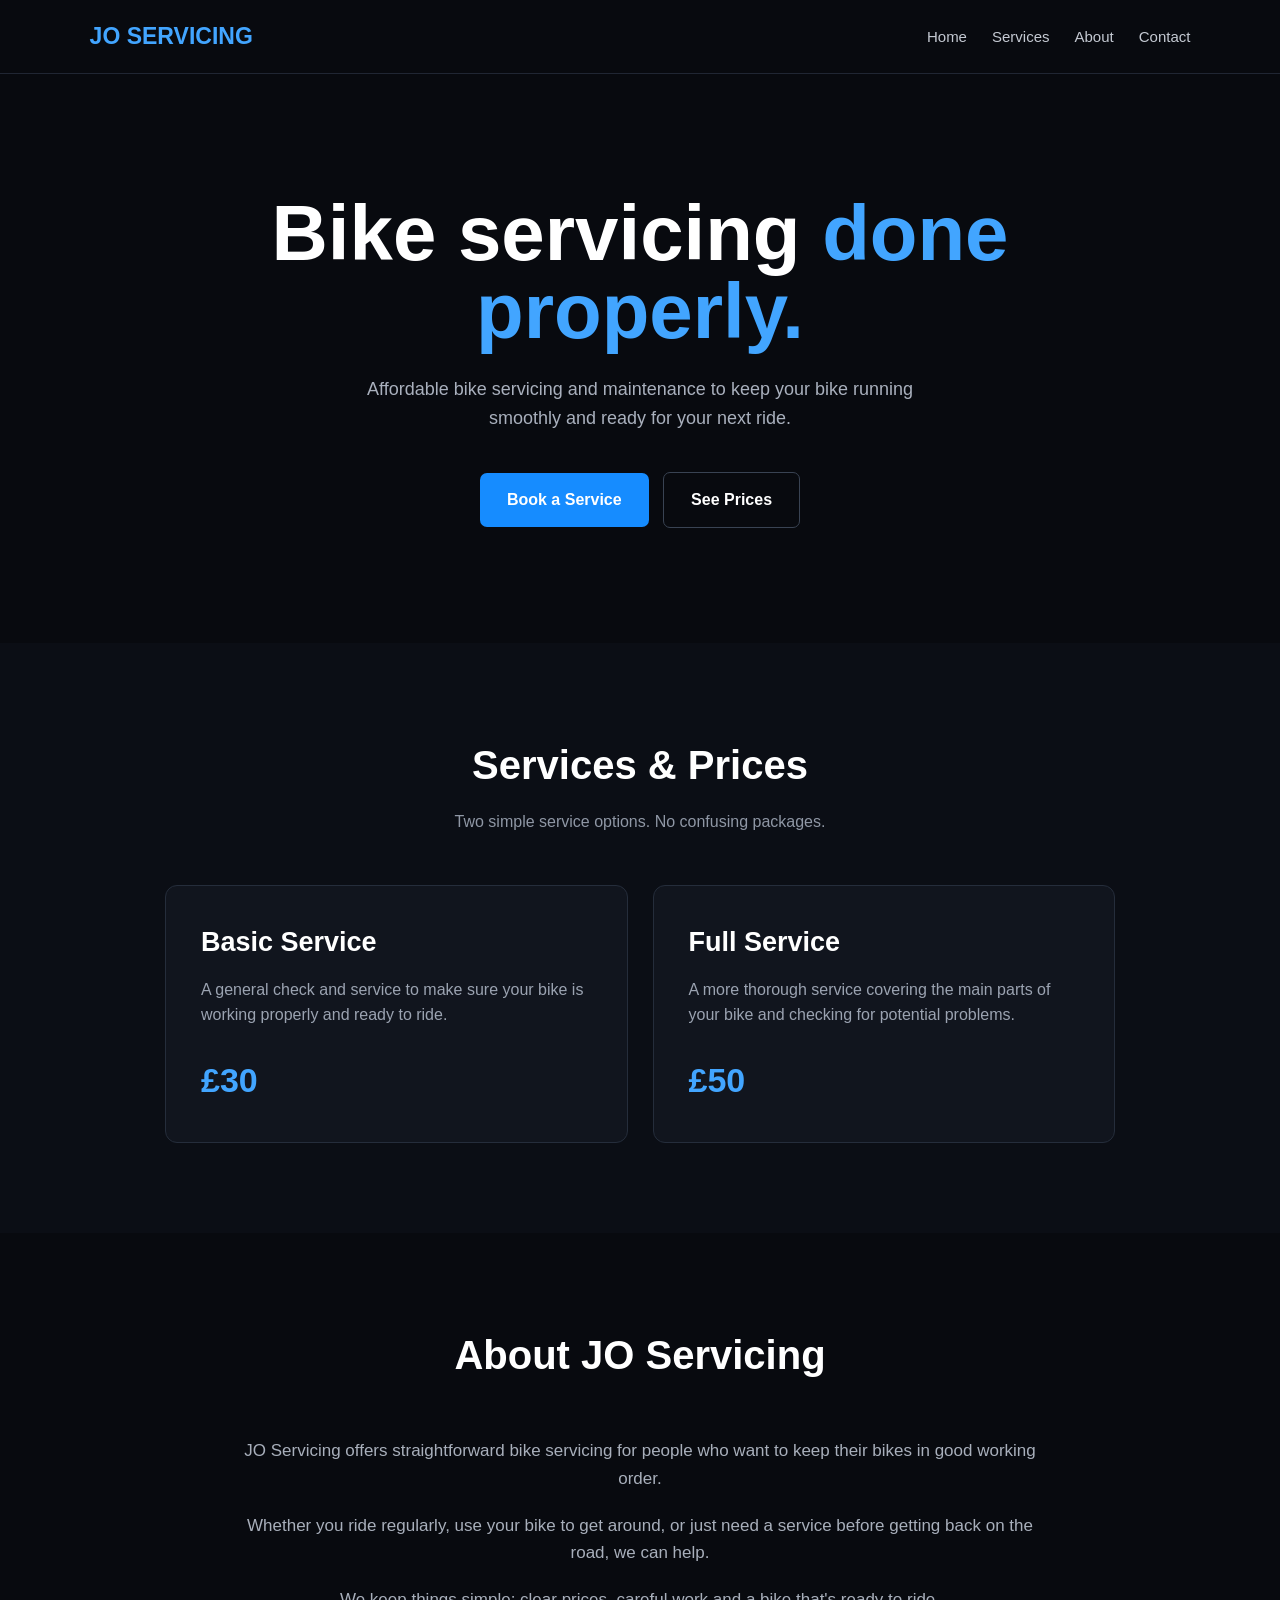
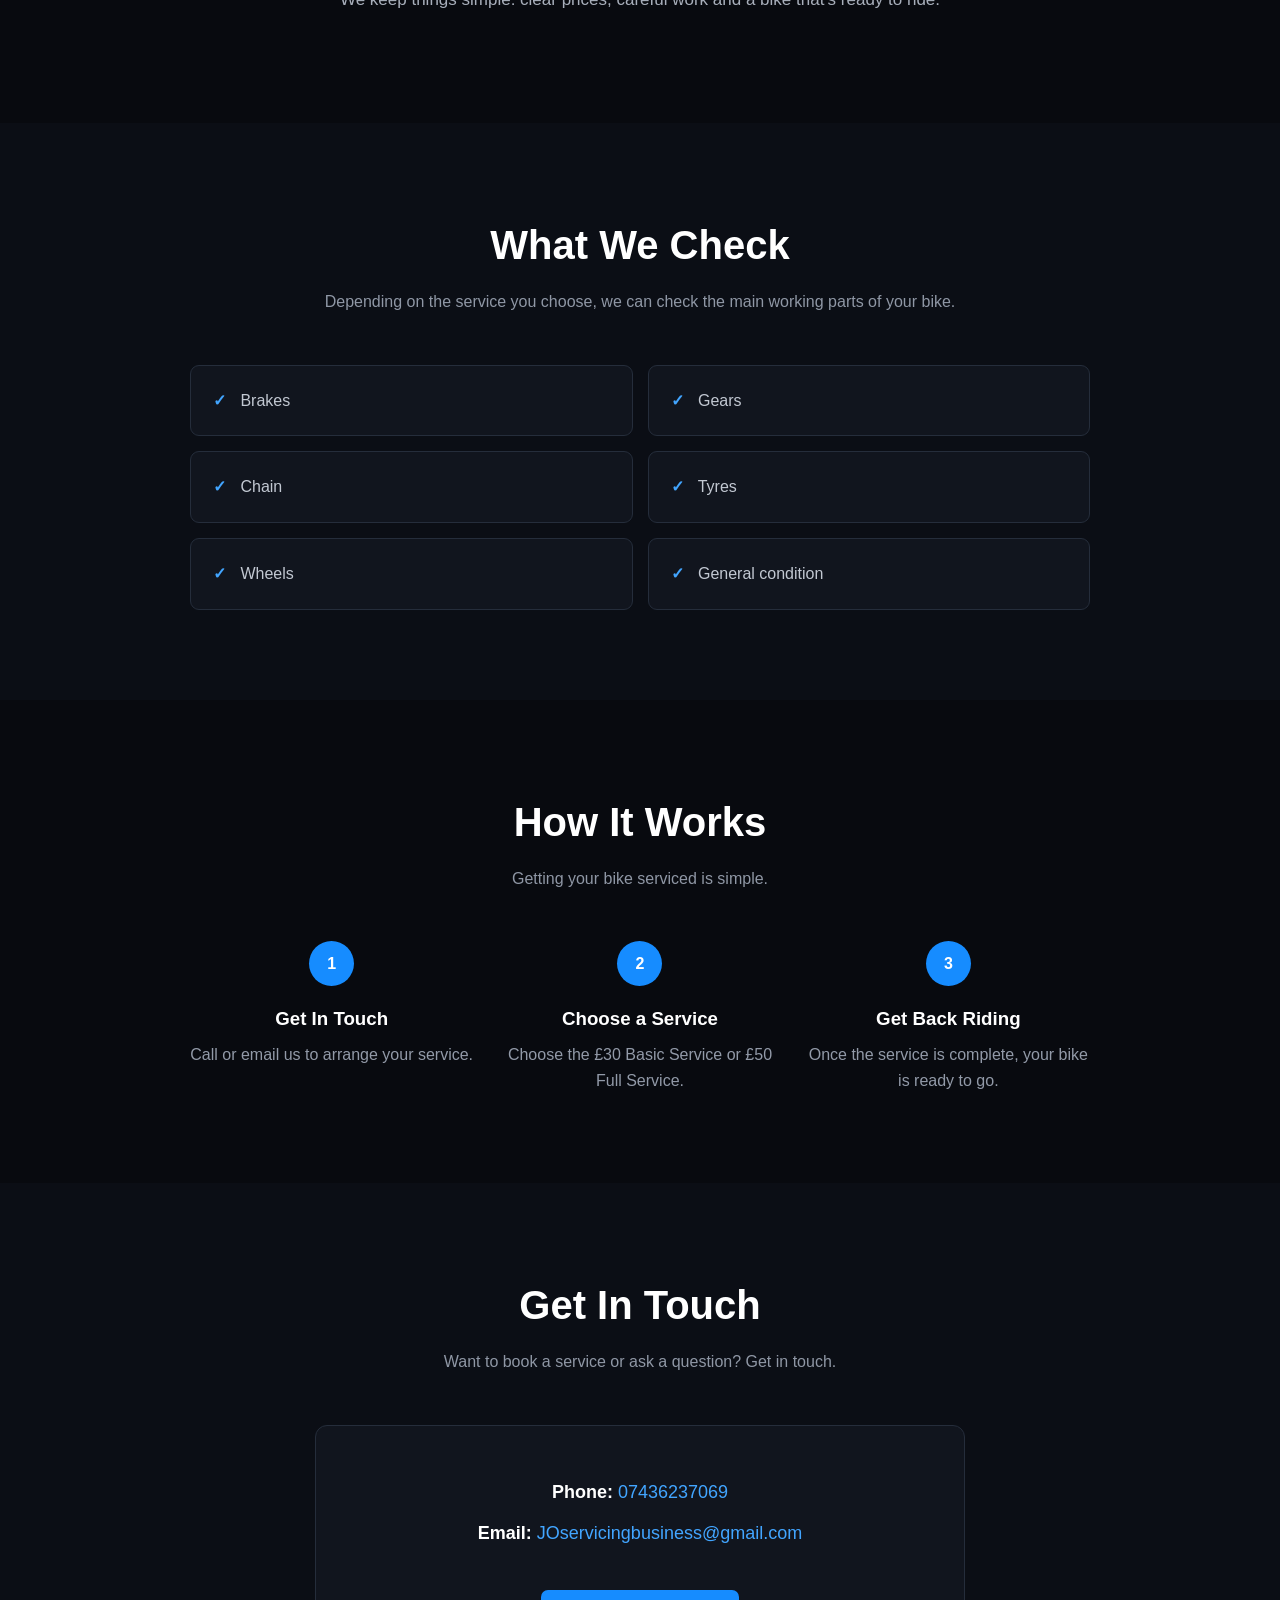
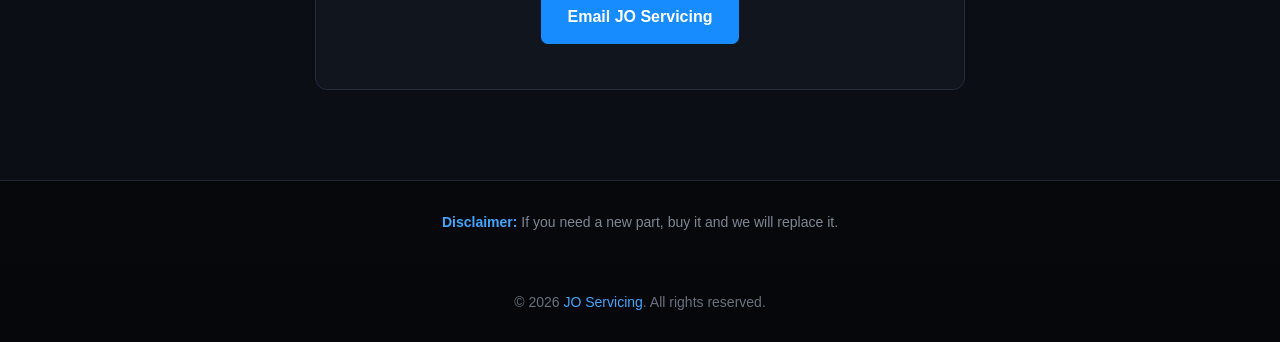
==== commit cb51967f: "Create index.html" ====
--- a/index.html
+++ b/index.html
@@ -3,1426 +3,502 @@
 <head>
 <meta charset="UTF-8">
 <meta name="viewport" content="width=device-width, initial-scale=1.0">
-
-<title>JO Servicing | Professional Bike Care</title>
-
+<title>JO Servicing | Bike Servicing</title>
 <style>
-
-/* ==============================
-   RESET
-================================= */
-
 * {
     margin: 0;
     padding: 0;
     box-sizing: border-box;
     scroll-behavior: smooth;
 }
-
-:root {
-    --blue: #149cff;
-    --blue-light: #54c0ff;
-    --purple: #874cff;
-    --purple-light: #b06cff;
-
-    --black: #030408;
-    --dark: #070912;
-    --card: #0c101b;
-
-    --white: #ffffff;
-    --grey: #969eaf;
-}
-
 body {
     font-family: Arial, Helvetica, sans-serif;
-    background: var(--black);
-    color: var(--white);
+    background: #080a0f;
+    color: #ffffff;
     line-height: 1.6;
-    overflow-x: hidden;
-}
-
-
-/* ==============================
-   BACKGROUND EFFECT
-================================= */
-
-.background-glow {
-    position: fixed;
-    width: 500px;
-    height: 500px;
-
-    background: var(--blue);
-
-    opacity: 0.08;
-    filter: blur(180px);
-
-    top: -200px;
-    left: -200px;
-
-    pointer-events: none;
-    z-index: -1;
-}
-
-.background-glow-two {
-    position: fixed;
-    width: 500px;
-    height: 500px;
-
-    background: var(--purple);
-
-    opacity: 0.09;
-    filter: blur(180px);
-
-    right: -200px;
-    bottom: -200px;
-
-    pointer-events: none;
-    z-index: -1;
-}
-
-
-/* ==============================
-   NAVIGATION
-================================= */
-
+}
 nav {
     position: sticky;
     top: 0;
     z-index: 1000;
-
     display: flex;
     justify-content: space-between;
     align-items: center;
-
-    padding: 20px 8%;
-
-    background: rgba(3,4,8,0.88);
-
-    backdrop-filter: blur(20px);
-
-    border-bottom: 1px solid rgba(100,100,255,0.15);
-}
-
+    padding: 18px 7%;
+    background: #080a0f;
+    border-bottom: 1px solid #202633;
+}
 .logo {
-    font-size: 25px;
-    font-weight: 900;
-    letter-spacing: 1px;
-
-    background: linear-gradient(
-        90deg,
-        var(--blue),
-        var(--purple)
-    );
-
-    -webkit-background-clip: text;
-    -webkit-text-fill-color: transparent;
-}
-
+    font-size: 23px;
+    font-weight: 800;
+    color: #42a5ff;
+}
 nav ul {
     display: flex;
-    gap: 28px;
+    gap: 25px;
     list-style: none;
 }
-
 nav a {
-    color: #aeb5c5;
+    color: #c4c9d2;
     text-decoration: none;
     font-size: 15px;
+}
+nav a:hover {
+    color: #42a5ff;
+}
+/* HERO */
+.hero {
+    padding: 120px 20px 110px;
+    text-align: center;
+    background:
+        linear-gradient(
+            rgba(8,10,15,0.92),
+            rgba(8,10,15,0.98)
+        );
+}
+.hero-content {
+    max-width: 800px;
+    margin: auto;
+}
+.hero h1 {
+    font-size: clamp(48px, 8vw, 78px);
+    line-height: 1;
+    margin-bottom: 25px;
+}
+.hero h1 span {
+    color: #42a5ff;
+}
+.hero p {
+    max-width: 620px;
+    margin: auto;
+    color: #a9b0bd;
+    font-size: 18px;
+}
+.buttons {
+    margin-top: 35px;
+}
+.button {
+    display: inline-block;
+    padding: 14px 27px;
+    margin: 5px;
+    border-radius: 7px;
+    text-decoration: none;
     font-weight: bold;
-
-    transition: 0.3s;
-}
-
-nav a:hover {
-    color: var(--blue-light);
-}
-
-
-/* ==============================
-   HERO
-================================= */
-
-.hero {
-    min-height: 88vh;
-
+    transition: 0.2s;
+}
+.primary {
+    background: #168cff;
+    color: white;
+}
+.primary:hover {
+    background: #0878df;
+}
+.secondary {
+    border: 1px solid #394353;
+    color: white;
+}
+.secondary:hover {
+    border-color: #42a5ff;
+    color: #42a5ff;
+}
+/* GENERAL */
+section {
+    padding: 90px 7%;
+}
+.section-title {
+    text-align: center;
+    max-width: 700px;
+    margin: auto auto 50px;
+}
+.section-title h2 {
+    font-size: 40px;
+    margin-bottom: 12px;
+}
+.section-title p {
+    color: #8f97a5;
+}
+/* SERVICES */
+.services {
+    background: #0b0e15;
+}
+.service-grid {
+    max-width: 950px;
+    margin: auto;
+    display: grid;
+    grid-template-columns: repeat(2, 1fr);
+    gap: 25px;
+}
+.service {
+    background: #11151e;
+    border: 1px solid #252d3b;
+    border-radius: 12px;
+    padding: 35px;
+    transition: 0.2s;
+}
+.service:hover {
+    border-color: #3d86c8;
+    transform: translateY(-4px);
+}
+.service h3 {
+    font-size: 27px;
+    margin-bottom: 13px;
+}
+.service p {
+    color: #9ba3b1;
+    margin-bottom: 25px;
+}
+.price {
+    font-size: 34px;
+    font-weight: bold;
+    color: #42a5ff;
+}
+/* ABOUT */
+.about {
+    background: #080a0f;
+}
+.about-content {
+    max-width: 800px;
+    margin: auto;
+    text-align: center;
+}
+.about-content p {
+    color: #a8afbb;
+    font-size: 17px;
+    margin-bottom: 20px;
+}
+/* WHAT WE DO */
+.checks {
+    background: #0b0e15;
+}
+.check-grid {
+    max-width: 900px;
+    margin: auto;
+    display: grid;
+    grid-template-columns: repeat(2, 1fr);
+    gap: 15px;
+}
+.check {
+    padding: 22px;
+    background: #11151e;
+    border: 1px solid #252d3b;
+    border-radius: 9px;
+    color: #c2c8d2;
+}
+.check span {
+    color: #42a5ff;
+    font-weight: bold;
+    margin-right: 10px;
+}
+/* HOW IT WORKS */
+.steps {
+    max-width: 900px;
+    margin: auto;
+    display: grid;
+    grid-template-columns: repeat(3, 1fr);
+    gap: 25px;
+}
+.step {
+    text-align: center;
+}
+.step-number {
+    width: 45px;
+    height: 45px;
     display: flex;
     justify-content: center;
     align-items: center;
-
-    text-align: center;
-
-    padding: 70px 20px;
-
-    background:
-        radial-gradient(
-            circle at 15% 35%,
-            rgba(0,140,255,0.18),
-            transparent 30%
-        ),
-
-        radial-gradient(
-            circle at 85% 65%,
-            rgba(130,60,255,0.20),
-            transparent 32%
-        );
-}
-
-.hero-content {
-    max-width: 950px;
-}
-
-.hero-badge {
-    display: inline-block;
-
-    padding: 8px 18px;
-
-    margin-bottom: 28px;
-
-    border-radius: 50px;
-
-    border: 1px solid rgba(70,170,255,0.4);
-
-    background: rgba(30,120,255,0.06);
-
-    color: var(--blue-light);
-
-    font-size: 12px;
-
+    margin: 0 auto 18px;
+    border-radius: 50%;
+    background: #168cff;
     font-weight: bold;
-
-    letter-spacing: 2px;
-}
-
-.hero h1 {
-    font-size: clamp(55px, 9vw, 100px);
-
-    line-height: 0.95;
-
-    letter-spacing: -4px;
-
-    margin-bottom: 30px;
-}
-
-.hero h1 span {
-    display: block;
-
-    background:
-        linear-gradient(
-            90deg,
-            #16a7ff,
-            #6350ff,
-            #b45cff
-        );
-
-    -webkit-background-clip: text;
-    -webkit-text-fill-color: transparent;
-}
-
-.hero p {
-    max-width: 680px;
-
-    margin: auto;
-
-    color: var(--grey);
-
-    font-size: 20px;
-
-    line-height: 1.7;
-}
-
-.hero-buttons {
-    margin-top: 40px;
-}
-
-.button {
-    display: inline-block;
-
-    padding: 17px 34px;
-
-    margin: 6px;
-
-    border-radius: 10px;
-
-    text-decoration: none;
-
-    font-weight: bold;
-
-    transition: 0.3s;
-}
-
-.primary {
-    color: white;
-
-    background:
-        linear-gradient(
-            100deg,
-            #078fff,
-            #7945ff
-        );
-
-    box-shadow:
-        0 0 30px rgba(20,150,255,0.25);
-}
-
-.primary:hover {
-    transform: translateY(-5px);
-
-    box-shadow:
-        0 0 40px rgba(20,150,255,0.45),
-        0 0 60px rgba(130,70,255,0.25);
-}
-
-.secondary {
-    color: #b5dfff;
-
-    border: 1px solid #315e91;
-
-    background: rgba(20,40,70,0.2);
-}
-
-.secondary:hover {
-    color: white;
-
-    border-color: var(--purple);
-
-    transform: translateY(-5px);
-}
-
-
-/* ==============================
-   QUICK INFO
-================================= */
-
-.quick-info {
-    max-width: 1000px;
-
-    margin: -40px auto 0;
-
-    padding: 0 25px;
-
-    position: relative;
-}
-
-.quick-box {
-    display: grid;
-
-    grid-template-columns: repeat(3,1fr);
-
-    background: rgba(10,13,22,0.9);
-
-    border: 1px solid #242a42;
-
-    border-radius: 18px;
-
-    overflow: hidden;
-
-    box-shadow:
-        0 20px 60px rgba(0,0,0,0.4);
-}
-
-.quick-item {
-    text-align: center;
-
-    padding: 28px 15px;
-
-    border-right: 1px solid #22283d;
-}
-
-.quick-item:last-child {
-    border-right: none;
-}
-
-.quick-item h3 {
-    font-size: 28px;
-
-    background:
-        linear-gradient(
-            90deg,
-            var(--blue-light),
-            var(--purple-light)
-        );
-
-    -webkit-background-clip: text;
-    -webkit-text-fill-color: transparent;
-}
-
-.quick-item p {
-    color: #7f8799;
-
-    font-size: 14px;
-}
-
-
-/* ==============================
-   GENERAL
-================================= */
-
-section {
-    padding: 110px 8%;
-}
-
-.section-heading {
-    max-width: 700px;
-
-    margin: 0 auto 60px;
-
-    text-align: center;
-}
-
-.section-heading .label {
-    color: var(--blue-light);
-
-    font-size: 12px;
-
-    font-weight: bold;
-
-    letter-spacing: 3px;
-
-    margin-bottom: 12px;
-}
-
-.section-heading h2 {
-    font-size: clamp(35px,5vw,50px);
-
-    line-height: 1.1;
-
-    margin-bottom: 15px;
-}
-
-.section-heading p {
-    color: var(--grey);
-
-    font-size: 17px;
-}
-
-
-/* ==============================
-   SERVICES
-================================= */
-
-.services {
-    background:
-        linear-gradient(
-            180deg,
-            #030408,
-            #070912,
-            #030408
-        );
-}
-
-.services-grid {
-    max-width: 1050px;
-
-    margin: auto;
-
-    display: grid;
-
-    grid-template-columns: repeat(2,1fr);
-
-    gap: 30px;
-}
-
-.service-card {
-    position: relative;
-
-    padding: 45px;
-
-    background:
-        linear-gradient(
-            145deg,
-            #101522,
-            #080b13
-        );
-
-    border: 1px solid #252d46;
-
-    border-radius: 20px;
-
-    overflow: hidden;
-
-    transition: 0.4s;
-}
-
-.service-card::before {
-    content: "";
-
-    position: absolute;
-
-    top: 0;
-    left: 0;
-
-    width: 100%;
-    height: 3px;
-
-    background:
-        linear-gradient(
-            90deg,
-            var(--blue),
-            var(--purple)
-        );
-}
-
-.service-card:hover {
-    transform: translateY(-9px);
-
-    border-color: #3d83d5;
-
-    box-shadow:
-        0 20px 50px rgba(0,120,255,0.12);
-}
-
-.service-tag {
-    color: var(--blue-light);
-
-    font-size: 12px;
-
-    font-weight: bold;
-
-    letter-spacing: 2px;
-
-    margin-bottom: 18px;
-}
-
-.service-card h3 {
-    font-size: 30px;
-
-    margin-bottom: 15px;
-}
-
-.service-card p {
-    color: #8f97aa;
-
-    line-height: 1.8;
-
-    margin-bottom: 30px;
-}
-
-.service-bottom {
-    display: flex;
-
-    justify-content: space-between;
-
-    align-items: center;
-}
-
-.price {
-    font-size: 38px;
-
-    font-weight: 900;
-
-    background:
-        linear-gradient(
-            90deg,
-            var(--blue-light),
-            var(--purple-light)
-        );
-
-    -webkit-background-clip: text;
-    -webkit-text-fill-color: transparent;
-}
-
-.price-label {
-    color: #6f7788;
-
-    font-size: 13px;
-}
-
-
-/* ==============================
-   ABOUT
-================================= */
-
-.about {
-    background:
-        radial-gradient(
-            circle at center,
-            rgba(90,40,180,0.16),
-            transparent 55%
-        );
-}
-
-.about-content {
-    max-width: 900px;
-
-    margin: auto;
-
-    text-align: center;
-}
-
-.about-content p {
-    color: #a1a8b9;
-
+}
+.step h3 {
+    margin-bottom: 8px;
+}
+.step p {
+    color: #929aa8;
+}
+/* CONTACT */
+.contact {
+    background: #0b0e15;
+    text-align: center;
+}
+.contact-box {
+    max-width: 650px;
+    margin: auto;
+    padding: 40px 25px;
+    background: #11151e;
+    border: 1px solid #252d3b;
+    border-radius: 12px;
+}
+.contact-box p {
+    color: #aab1bd;
     font-size: 18px;
-
-    line-height: 1.9;
-
-    margin-bottom: 22px;
-}
-
-
-/* ==============================
-   PROCESS
-================================= */
-
-.process {
-    background: #060811;
-}
-
-.process-grid {
-    max-width: 1000px;
-
-    margin: auto;
-
-    display: grid;
-
-    grid-template-columns: repeat(3,1fr);
-
-    gap: 25px;
-}
-
-.process-card {
-    padding: 35px 25px;
-
-    text-align: center;
-
-    border: 1px solid #222941;
-
-    background: #0b0f19;
-
-    border-radius: 17px;
-
-    transition: 0.3s;
-}
-
-.process-card:hover {
-    transform: translateY(-7px);
-
-    border-color: var(--purple);
-}
-
-.process-number {
-    width: 50px;
-    height: 50px;
-
-    display: flex;
-
-    justify-content: center;
-    align-items: center;
-
-    margin: 0 auto 20px;
-
-    border-radius: 50%;
-
-    background:
-        linear-gradient(
-            135deg,
-            var(--blue),
-            var(--purple)
-        );
-
-    font-weight: 900;
-}
-
-.process-card h3 {
-    margin-bottom: 10px;
-}
-
-.process-card p {
-    color: #858da0;
-}
-
-
-/* ==============================
-   WHY JO
-================================= */
-
-.why-grid {
-    max-width: 1050px;
-
-    margin: auto;
-
-    display: grid;
-
-    grid-template-columns: repeat(3,1fr);
-
-    gap: 25px;
-}
-
-.why-card {
-    padding: 35px 25px;
-
-    text-align: center;
-
-    background: #080b13;
-
-    border: 1px solid #20263b;
-
-    border-radius: 17px;
-
-    transition: 0.3s;
-}
-
-.why-card:hover {
-    transform: translateY(-7px);
-
-    border-color: #397ed1;
-}
-
-.why-icon {
-    font-size: 38px;
-
-    margin-bottom: 18px;
-}
-
-.why-card h3 {
-    margin-bottom: 10px;
-}
-
-.why-card p {
-    color: #858da0;
-}
-
-
-/* ==============================
-   CONTACT
-================================= */
-
-.contact {
-    background:
-        radial-gradient(
-            circle at 50% 40%,
-            rgba(75,50,190,0.22),
-            transparent 55%
-        );
-
-    text-align: center;
-}
-
-.contact-box {
-    max-width: 750px;
-
-    margin: auto;
-
-    padding: 50px 30px;
-
-    background:
-        linear-gradient(
-            145deg,
-            rgba(15,19,32,0.95),
-            rgba(7,9,16,0.95)
-        );
-
-    border: 1px solid #292f4b;
-
-    border-radius: 20px;
-
-    box-shadow:
-        0 25px 70px rgba(0,0,0,0.35);
-}
-
-.contact-box p {
-    color: #a4abbb;
-
-    font-size: 19px;
-
-    margin: 14px 0;
-}
-
+    margin: 12px 0;
+}
 .contact-box strong {
     color: white;
 }
-
 .contact-box a:not(.button) {
-    color: var(--blue-light);
-
+    color: #42a5ff;
     text-decoration: none;
 }
-
-.contact-box a:not(.button):hover {
-    color: var(--purple-light);
-}
-
-
-/* ==============================
-   DISCLAIMER
-================================= */
-
+/* DISCLAIMER */
 .disclaimer {
-    padding: 32px 20px;
-
-    text-align: center;
-
-    background: #020307;
-
-    border-top: 1px solid #20263b;
-
-    color: #777f91;
-
+    padding: 30px 20px;
+    text-align: center;
+    background: #06080c;
+    border-top: 1px solid #202633;
+    color: #7f8794;
     font-size: 14px;
 }
-
 .disclaimer strong {
-    color: var(--blue-light);
-}
-
-
-/* ==============================
-   FOOTER
-================================= */
-
+    color: #42a5ff;
+}
+/* FOOTER */
 footer {
-    padding: 30px 20px;
-
-    text-align: center;
-
-    background: #010205;
-
-    color: #626a7b;
-
-    border-top: 1px solid #171c2c;
-}
-
+    text-align: center;
+    padding: 28px 20px;
+    background: #05070a;
+    color: #69717e;
+    font-size: 14px;
+}
 footer span {
-    color: var(--blue-light);
-}
-
-
-/* ==============================
-   MOBILE
-================================= */
-
-@media (max-width: 800px) {
-
+    color: #42a5ff;
+}
+/* MOBILE */
+@media (max-width: 750px) {
     nav {
-        padding: 18px 5%;
-
         flex-direction: column;
-
+        gap: 14px;
+    }
+    nav ul {
         gap: 15px;
-    }
-
-    nav ul {
-        gap: 16px;
-
         flex-wrap: wrap;
-
         justify-content: center;
     }
-
     .hero {
-        min-height: 78vh;
-
-        padding: 60px 20px;
-    }
-
+        padding: 90px 20px;
+    }
     .hero h1 {
-        font-size: 52px;
-
-        letter-spacing: -2px;
-    }
-
-    .hero p {
-        font-size: 17px;
-    }
-
-    .quick-info {
-        margin-top: -25px;
-    }
-
-    .quick-box {
+        font-size: 50px;
+    }
+    section {
+        padding: 70px 6%;
+    }
+    .service-grid,
+    .check-grid,
+    .steps {
         grid-template-columns: 1fr;
     }
-
-    .quick-item {
-        border-right: none;
-
-        border-bottom: 1px solid #22283d;
-    }
-
-    .quick-item:last-child {
-        border-bottom: none;
-    }
-
-    section {
-        padding: 75px 6%;
-    }
-
-    .services-grid,
-    .process-grid,
-    .why-grid {
-        grid-template-columns: 1fr;
-    }
-
-    .service-card {
-        padding: 35px 25px;
-    }
-
-    .service-bottom {
-        flex-direction: column;
-
-        align-items: flex-start;
-
-        gap: 10px;
-    }
-
-    .contact-box {
-        padding: 40px 20px;
-    }
-}
-
+    .section-title h2 {
+        font-size: 34px;
+    }
+}
 </style>
 </head>
-
-
 <body>
-
-
-<div class="background-glow"></div>
-<div class="background-glow-two"></div>
-
-
-<!-- =========================
-     NAVIGATION
-========================== -->
-
+<!-- NAVIGATION -->
 <nav>
-
     <div class="logo">
         JO SERVICING
     </div>
-
     <ul>
-
-        <li>
-            <a href="#home">Home</a>
-        </li>
-
-        <li>
-            <a href="#services">Services</a>
-        </li>
-
-        <li>
-            <a href="#about">About</a>
-        </li>
-
-        <li>
-            <a href="#process">How It Works</a>
-        </li>
-
-        <li>
-            <a href="#contact">Contact</a>
-        </li>
-
+        <li><a href="#home">Home</a></li>
+        <li><a href="#services">Services</a></li>
+        <li><a href="#about">About</a></li>
+        <li><a href="#contact">Contact</a></li>
     </ul>
-
 </nav>
-
-
-<!-- =========================
-     HERO
-========================== -->
-
+<!-- HERO -->
 <section class="hero" id="home">
-
     <div class="hero-content">
-
-        <div class="hero-badge">
-            PROFESSIONAL BIKE SERVICING
-        </div>
-
         <h1>
-
-            Your Bike.
-            <span>Our Expertise.</span>
-
+            Bike servicing
+            <span>done properly.</span>
         </h1>
-
-        <p>
-
-            Reliable bike servicing and maintenance
-            designed to keep your bike running smoothly,
-            safely and ready for your next ride.
-
-        </p>
-
-
-        <div class="hero-buttons">
-
-            <a
-                href="#contact"
-                class="button primary"
-            >
-                Book Your Service
+        <p>
+            Affordable bike servicing and maintenance
+            to keep your bike running smoothly and ready
+            for your next ride.
+        </p>
+        <div class="buttons">
+            <a href="#contact" class="button primary">
+                Book a Service
             </a>
-
-            <a
-                href="#services"
-                class="button secondary"
-            >
-                View Services
+            <a href="#services" class="button secondary">
+                See Prices
             </a>
-
-        </div>
-
-    </div>
-
+        </div>
+    </div>
 </section>
-
-
-<!-- =========================
-     QUICK INFO
-========================== -->
-
-<div class="quick-info">
-
-    <div class="quick-box">
-
-        <div class="quick-item">
-
-            <h3>£30</h3>
-
+<!-- SERVICES -->
+<section class="services" id="services">
+    <div class="section-title">
+        <h2>Services & Prices</h2>
+        <p>
+            Two simple service options. No confusing packages.
+        </p>
+    </div>
+    <div class="service-grid">
+        <div class="service">
+            <h3>Basic Service</h3>
             <p>
-                Basic Service
+                A general check and service to make sure
+                your bike is working properly and ready to ride.
             </p>
-
-        </div>
-
-
-        <div class="quick-item">
-
-            <h3>£50</h3>
-
+            <div class="price">
+                £30
+            </div>
+        </div>
+        <div class="service">
+            <h3>Full Service</h3>
             <p>
-                Full Service
+                A more thorough service covering the main
+                parts of your bike and checking for potential problems.
             </p>
-
-        </div>
-
-
-        <div class="quick-item">
-
-            <h3>JO</h3>
-
+            <div class="price">
+                £50
+            </div>
+        </div>
+    </div>
+</section>
+<!-- ABOUT -->
+<section class="about" id="about">
+    <div class="section-title">
+        <h2>About JO Servicing</h2>
+    </div>
+    <div class="about-content">
+        <p>
+            JO Servicing offers straightforward bike servicing
+            for people who want to keep their bikes in good working order.
+        </p>
+        <p>
+            Whether you ride regularly, use your bike to get around,
+            or just need a service before getting back on the road,
+            we can help.
+        </p>
+        <p>
+            We keep things simple: clear prices, careful work
+            and a bike that's ready to ride.
+        </p>
+    </div>
+</section>
+<!-- WHAT WE CHECK -->
+<section class="checks">
+    <div class="section-title">
+        <h2>What We Check</h2>
+        <p>
+            Depending on the service you choose, we can check the main
+            working parts of your bike.
+        </p>
+    </div>
+    <div class="check-grid">
+        <div class="check">
+            <span>✓</span>
+            Brakes
+        </div>
+        <div class="check">
+            <span>✓</span>
+            Gears
+        </div>
+        <div class="check">
+            <span>✓</span>
+            Chain
+        </div>
+        <div class="check">
+            <span>✓</span>
+            Tyres
+        </div>
+        <div class="check">
+            <span>✓</span>
+            Wheels
+        </div>
+        <div class="check">
+            <span>✓</span>
+            General condition
+        </div>
+    </div>
+</section>
+<!-- HOW IT WORKS -->
+<section>
+    <div class="section-title">
+        <h2>How It Works</h2>
+        <p>
+            Getting your bike serviced is simple.
+        </p>
+    </div>
+    <div class="steps">
+        <div class="step">
+            <div class="step-number">
+                1
+            </div>
+            <h3>Get In Touch</h3>
             <p>
-                Professional Bike Care
+                Call or email us to arrange your service.
             </p>
-
-        </div>
-
-    </div>
-
-</div>
-
-
-<!-- =========================
-     SERVICES
-========================== -->
-
-<section class="services" id="services">
-
-    <div class="section-heading">
-
-        <div class="label">
-            SERVICES
-        </div>
-
-        <h2>
-            Choose Your Service
-        </h2>
-
-        <p>
-            Simple pricing with no unnecessary complications.
-        </p>
-
-    </div>
-
-
-    <div class="services-grid">
-
-
-        <div class="service-card">
-
-            <div class="service-tag">
-                SERVICE 01
+        </div>
+        <div class="step">
+            <div class="step-number">
+                2
             </div>
-
-            <h3>
-                Basic Service
-            </h3>
-
+            <h3>Choose a Service</h3>
             <p>
-
-                A general service and inspection designed
-                to keep your bike running smoothly and identify
-                any obvious problems.
-
+                Choose the £30 Basic Service or £50 Full Service.
             </p>
-
-
-            <div class="service-bottom">
-
-                <div class="price">
-                    £30
-                </div>
-
-                <div class="price-label">
-                    BASIC SERVICE
-                </div>
-
+        </div>
+        <div class="step">
+            <div class="step-number">
+                3
             </div>
-
-        </div>
-
-
-        <div class="service-card">
-
-            <div class="service-tag">
-                SERVICE 02
-            </div>
-
-            <h3>
-                Full Service
-            </h3>
-
+            <h3>Get Back Riding</h3>
             <p>
-
-                A more thorough service covering the main
-                components of your bike and checking for
-                potential issues.
-
+                Once the service is complete, your bike is ready to go.
             </p>
-
-
-            <div class="service-bottom">
-
-                <div class="price">
-                    £50
-                </div>
-
-                <div class="price-label">
-                    FULL SERVICE
-                </div>
-
-            </div>
-
-        </div>
-
-
-    </div>
-
+        </div>
+    </div>
 </section>
-
-
-<!-- =========================
-     ABOUT
-========================== -->
-
-<section class="about" id="about">
-
-    <div class="section-heading">
-
-        <div class="label">
-            ABOUT JO
-        </div>
-
-        <h2>
-            Built Around Your Bike
-        </h2>
-
-    </div>
-
-
-    <div class="about-content">
-
-        <p>
-
-            JO Servicing provides straightforward,
-            reliable bike servicing for riders who want
-            their bikes checked, maintained and ready to ride.
-
-        </p>
-
-        <p>
-
-            From a basic service to a full service,
-            we focus on careful work and making sure
-            you understand what your bike needs.
-
-        </p>
-
-        <p>
-
-            No complicated packages.
-            Just simple services at clear prices.
-
-        </p>
-
-    </div>
-
-</section>
-
-
-<!-- =========================
-     HOW IT WORKS
-========================== -->
-
-<section class="process" id="process">
-
-    <div class="section-heading">
-
-        <div class="label">
-            HOW IT WORKS
-        </div>
-
-        <h2>
-            Simple From Start To Finish
-        </h2>
-
-        <p>
-            Getting your bike serviced doesn't need to be complicated.
-        </p>
-
-    </div>
-
-
-    <div class="process-grid">
-
-
-        <div class="process-card">
-
-            <div class="process-number">
-                01
-            </div>
-
-            <h3>
-                Get In Touch
-            </h3>
-
-            <p>
-                Contact JO Servicing using the
-                phone number or email below.
-            </p>
-
-        </div>
-
-
-        <div class="process-card">
-
-            <div class="process-number">
-                02
-            </div>
-
-            <h3>
-                Choose Your Service
-            </h3>
-
-            <p>
-                Choose between our £30 Basic
-                Service or £50 Full Service.
-            </p>
-
-        </div>
-
-
-        <div class="process-card">
-
-            <div class="process-number">
-                03
-            </div>
-
-            <h3>
-                Get Riding
-            </h3>
-
-            <p>
-                Your bike is serviced and ready
-                for your next ride.
-            </p>
-
-        </div>
-
-
-    </div>
-
-</section>
-
-
-<!-- =========================
-     WHY CHOOSE US
-========================== -->
-
-<section>
-
-    <div class="section-heading">
-
-        <div class="label">
-            WHY JO SERVICING
-        </div>
-
-        <h2>
-            Why Choose Us?
-        </h2>
-
-        <p>
-            Quality work with straightforward pricing.
-        </p>
-
-    </div>
-
-
-    <div class="why-grid">
-
-
-        <div class="why-card">
-
-            <div class="why-icon">
-                🔧
-            </div>
-
-            <h3>
-                Careful Work
-            </h3>
-
-            <p>
-                We take the time to properly
-                check your bike and its components.
-            </p>
-
-        </div>
-
-
-        <div class="why-card">
-
-            <div class="why-icon">
-                ✓
-            </div>
-
-            <h3>
-                Reliable Service
-            </h3>
-
-            <p>
-                Our goal is to get your bike
-                working smoothly and safely.
-            </p>
-
-        </div>
-
-
-        <div class="why-card">
-
-            <div class="why-icon">
-                £
-            </div>
-
-            <h3>
-                Clear Pricing
-            </h3>
-
-            <p>
-                £30 for a Basic Service
-                and £50 for a Full Service.
-            </p>
-
-        </div>
-
-
-    </div>
-
-</section>
-
-
-<!-- =========================
-     CONTACT
-========================== -->
-
+<!-- CONTACT -->
 <section class="contact" id="contact">
-
-    <div class="section-heading">
-
-        <div class="label">
-            CONTACT
-        </div>
-
-        <h2>
-            Ready To Get Your Bike Sorted?
-        </h2>
-
-        <p>
-            Get in touch with JO Servicing today.
-        </p>
-
-    </div>
-
-
+    <div class="section-title">
+        <h2>Get In Touch</h2>
+        <p>
+            Want to book a service or ask a question?
+            Get in touch.
+        </p>
+    </div>
     <div class="contact-box">
-
-        <p>
-
-            <strong>Call:</strong>
-
+        <p>
+            <strong>Phone:</strong>
             <a href="tel:07436237069">
                 07436237069
             </a>
-
-        </p>
-
-
-        <p>
-
+        </p>
+        <p>
             <strong>Email:</strong>
-
-            <a href="mailto:jackkeep12@icloud.com">
-                jackkeep12@icloud.com
+            <a href="mailto:JOservicingbusiness@gmail.com">
+                JOservicingbusiness@gmail.com
             </a>
-
-        </p>
-
-
+        </p>
         <br>
-
-
         <a
-            href="tel:07436237069"
+            href="mailto:JOservicingbusiness@gmail.com"
             class="button primary"
         >
-            Call JO Servicing
+            Email JO Servicing
         </a>
-
-    </div>
-
+    </div>
 </section>
-
-
-<!-- =========================
-     DISCLAIMER
-========================== -->
-
+<!-- DISCLAIMER -->
 <div class="disclaimer">
-
     <strong>Disclaimer:</strong>
-
     If you need a new part, buy it and we will replace it.
-
 </div>
-
-
-<!-- =========================
-     FOOTER
-========================== -->
-
+<!-- FOOTER -->
 <footer>
-
     <p>
-
-        © 2026
-        <span>JO Servicing</span>.
+        © 2026 <span>JO Servicing</span>.
         All rights reserved.
-
     </p>
-
 </footer>
-
-
 </body>
 </html>
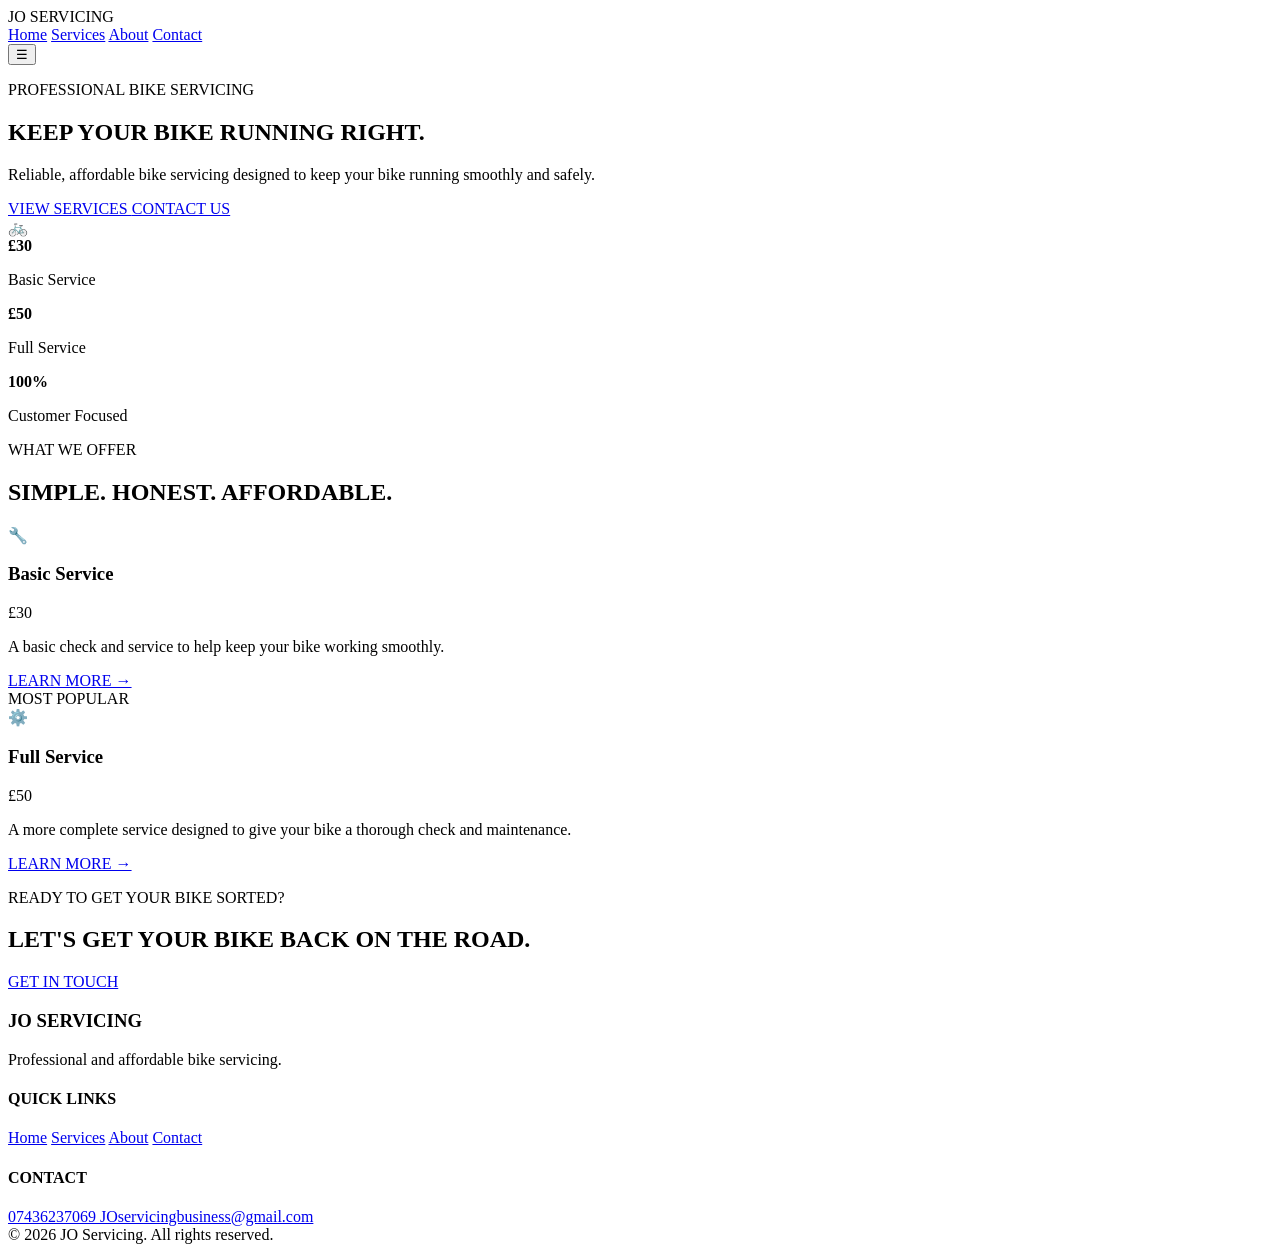
==== commit 9319c0f4: "Create index.html" ====
--- a/index.html
+++ b/index.html
@@ -1,504 +1,248 @@
 <!DOCTYPE html>
 <html lang="en">
 <head>
-<meta charset="UTF-8">
-<meta name="viewport" content="width=device-width, initial-scale=1.0">
-<title>JO Servicing | Bike Servicing</title>
-<style>
-* {
-    margin: 0;
-    padding: 0;
-    box-sizing: border-box;
-    scroll-behavior: smooth;
-}
-body {
-    font-family: Arial, Helvetica, sans-serif;
-    background: #080a0f;
-    color: #ffffff;
-    line-height: 1.6;
-}
-nav {
-    position: sticky;
-    top: 0;
-    z-index: 1000;
-    display: flex;
-    justify-content: space-between;
-    align-items: center;
-    padding: 18px 7%;
-    background: #080a0f;
-    border-bottom: 1px solid #202633;
-}
-.logo {
-    font-size: 23px;
-    font-weight: 800;
-    color: #42a5ff;
-}
-nav ul {
-    display: flex;
-    gap: 25px;
-    list-style: none;
-}
-nav a {
-    color: #c4c9d2;
-    text-decoration: none;
-    font-size: 15px;
-}
-nav a:hover {
-    color: #42a5ff;
-}
-/* HERO */
-.hero {
-    padding: 120px 20px 110px;
-    text-align: center;
-    background:
-        linear-gradient(
-            rgba(8,10,15,0.92),
-            rgba(8,10,15,0.98)
-        );
-}
-.hero-content {
-    max-width: 800px;
-    margin: auto;
-}
-.hero h1 {
-    font-size: clamp(48px, 8vw, 78px);
-    line-height: 1;
-    margin-bottom: 25px;
-}
-.hero h1 span {
-    color: #42a5ff;
-}
-.hero p {
-    max-width: 620px;
-    margin: auto;
-    color: #a9b0bd;
-    font-size: 18px;
-}
-.buttons {
-    margin-top: 35px;
-}
-.button {
-    display: inline-block;
-    padding: 14px 27px;
-    margin: 5px;
-    border-radius: 7px;
-    text-decoration: none;
-    font-weight: bold;
-    transition: 0.2s;
-}
-.primary {
-    background: #168cff;
-    color: white;
-}
-.primary:hover {
-    background: #0878df;
-}
-.secondary {
-    border: 1px solid #394353;
-    color: white;
-}
-.secondary:hover {
-    border-color: #42a5ff;
-    color: #42a5ff;
-}
-/* GENERAL */
-section {
-    padding: 90px 7%;
-}
-.section-title {
-    text-align: center;
-    max-width: 700px;
-    margin: auto auto 50px;
-}
-.section-title h2 {
-    font-size: 40px;
-    margin-bottom: 12px;
-}
-.section-title p {
-    color: #8f97a5;
-}
-/* SERVICES */
-.services {
-    background: #0b0e15;
-}
-.service-grid {
-    max-width: 950px;
-    margin: auto;
-    display: grid;
-    grid-template-columns: repeat(2, 1fr);
-    gap: 25px;
-}
-.service {
-    background: #11151e;
-    border: 1px solid #252d3b;
-    border-radius: 12px;
-    padding: 35px;
-    transition: 0.2s;
-}
-.service:hover {
-    border-color: #3d86c8;
-    transform: translateY(-4px);
-}
-.service h3 {
-    font-size: 27px;
-    margin-bottom: 13px;
-}
-.service p {
-    color: #9ba3b1;
-    margin-bottom: 25px;
-}
-.price {
-    font-size: 34px;
-    font-weight: bold;
-    color: #42a5ff;
-}
-/* ABOUT */
-.about {
-    background: #080a0f;
-}
-.about-content {
-    max-width: 800px;
-    margin: auto;
-    text-align: center;
-}
-.about-content p {
-    color: #a8afbb;
-    font-size: 17px;
-    margin-bottom: 20px;
-}
-/* WHAT WE DO */
-.checks {
-    background: #0b0e15;
-}
-.check-grid {
-    max-width: 900px;
-    margin: auto;
-    display: grid;
-    grid-template-columns: repeat(2, 1fr);
-    gap: 15px;
-}
-.check {
-    padding: 22px;
-    background: #11151e;
-    border: 1px solid #252d3b;
-    border-radius: 9px;
-    color: #c2c8d2;
-}
-.check span {
-    color: #42a5ff;
-    font-weight: bold;
-    margin-right: 10px;
-}
-/* HOW IT WORKS */
-.steps {
-    max-width: 900px;
-    margin: auto;
-    display: grid;
-    grid-template-columns: repeat(3, 1fr);
-    gap: 25px;
-}
-.step {
-    text-align: center;
-}
-.step-number {
-    width: 45px;
-    height: 45px;
-    display: flex;
-    justify-content: center;
-    align-items: center;
-    margin: 0 auto 18px;
-    border-radius: 50%;
-    background: #168cff;
-    font-weight: bold;
-}
-.step h3 {
-    margin-bottom: 8px;
-}
-.step p {
-    color: #929aa8;
-}
-/* CONTACT */
-.contact {
-    background: #0b0e15;
-    text-align: center;
-}
-.contact-box {
-    max-width: 650px;
-    margin: auto;
-    padding: 40px 25px;
-    background: #11151e;
-    border: 1px solid #252d3b;
-    border-radius: 12px;
-}
-.contact-box p {
-    color: #aab1bd;
-    font-size: 18px;
-    margin: 12px 0;
-}
-.contact-box strong {
-    color: white;
-}
-.contact-box a:not(.button) {
-    color: #42a5ff;
-    text-decoration: none;
-}
-/* DISCLAIMER */
-.disclaimer {
-    padding: 30px 20px;
-    text-align: center;
-    background: #06080c;
-    border-top: 1px solid #202633;
-    color: #7f8794;
-    font-size: 14px;
-}
-.disclaimer strong {
-    color: #42a5ff;
-}
-/* FOOTER */
-footer {
-    text-align: center;
-    padding: 28px 20px;
-    background: #05070a;
-    color: #69717e;
-    font-size: 14px;
-}
-footer span {
-    color: #42a5ff;
-}
-/* MOBILE */
-@media (max-width: 750px) {
-    nav {
-        flex-direction: column;
-        gap: 14px;
-    }
-    nav ul {
-        gap: 15px;
-        flex-wrap: wrap;
-        justify-content: center;
-    }
-    .hero {
-        padding: 90px 20px;
-    }
-    .hero h1 {
-        font-size: 50px;
-    }
-    section {
-        padding: 70px 6%;
-    }
-    .service-grid,
-    .check-grid,
-    .steps {
-        grid-template-columns: 1fr;
-    }
-    .section-title h2 {
-        font-size: 34px;
-    }
-}
-</style>
+    <meta charset="UTF-8">
+    <meta name="viewport" content="width=device-width, initial-scale=1.0">
+
+    <title>JO Servicing | Professional Bike Servicing</title>
+
+    <meta name="description" content="JO Servicing provides professional and affordable bike servicing. Basic service £30 and full service £50.">
+
+    <link rel="stylesheet" href="css/style.css">
 </head>
+
 <body>
-<!-- NAVIGATION -->
-<nav>
+
+<header class="navbar">
+
     <div class="logo">
-        JO SERVICING
-    </div>
-    <ul>
-        <li><a href="#home">Home</a></li>
-        <li><a href="#services">Services</a></li>
-        <li><a href="#about">About</a></li>
-        <li><a href="#contact">Contact</a></li>
-    </ul>
-</nav>
-<!-- HERO -->
-<section class="hero" id="home">
+        <span>JO</span> SERVICING
+    </div>
+
+    <nav id="navMenu">
+        <a href="index.html" class="active">Home</a>
+        <a href="services.html">Services</a>
+        <a href="about.html">About</a>
+        <a href="contact.html">Contact</a>
+    </nav>
+
+    <button class="menu-btn" onclick="toggleMenu()">☰</button>
+
+</header>
+
+
+<main>
+
+<section class="hero">
+
     <div class="hero-content">
+
+        <p class="small-title">PROFESSIONAL BIKE SERVICING</p>
+
         <h1>
-            Bike servicing
-            <span>done properly.</span>
+            KEEP YOUR BIKE
+            <span>RUNNING RIGHT.</span>
         </h1>
-        <p>
-            Affordable bike servicing and maintenance
-            to keep your bike running smoothly and ready
-            for your next ride.
+
+        <p class="hero-text">
+            Reliable, affordable bike servicing designed to keep your bike
+            running smoothly and safely.
         </p>
-        <div class="buttons">
-            <a href="#contact" class="button primary">
-                Book a Service
-            </a>
-            <a href="#services" class="button secondary">
-                See Prices
-            </a>
-        </div>
-    </div>
-</section>
-<!-- SERVICES -->
-<section class="services" id="services">
-    <div class="section-title">
-        <h2>Services & Prices</h2>
-        <p>
-            Two simple service options. No confusing packages.
-        </p>
-    </div>
+
+        <div class="hero-buttons">
+
+            <a href="services.html" class="btn primary">
+                VIEW SERVICES
+            </a>
+
+            <a href="contact.html" class="btn secondary">
+                CONTACT US
+            </a>
+
+        </div>
+
+    </div>
+
+    <div class="hero-bike">
+
+        <div class="bike-circle">
+            🚲
+        </div>
+
+    </div>
+
+</section>
+
+
+<section class="stats">
+
+    <div class="stat">
+        <strong>£30</strong>
+        <p>Basic Service</p>
+    </div>
+
+    <div class="stat">
+        <strong>£50</strong>
+        <p>Full Service</p>
+    </div>
+
+    <div class="stat">
+        <strong>100%</strong>
+        <p>Customer Focused</p>
+    </div>
+
+</section>
+
+
+<section class="section">
+
+    <div class="section-heading">
+
+        <p>WHAT WE OFFER</p>
+
+        <h2>
+            SIMPLE.
+            <span>HONEST.</span>
+            AFFORDABLE.
+        </h2>
+
+    </div>
+
+
     <div class="service-grid">
-        <div class="service">
+
+        <div class="service-card">
+
+            <div class="icon">🔧</div>
+
             <h3>Basic Service</h3>
-            <p>
-                A general check and service to make sure
-                your bike is working properly and ready to ride.
-            </p>
+
             <div class="price">
                 £30
             </div>
-        </div>
-        <div class="service">
+
+            <p>
+                A basic check and service to help keep your bike
+                working smoothly.
+            </p>
+
+            <a href="services.html">
+                LEARN MORE →
+            </a>
+
+        </div>
+
+
+        <div class="service-card featured">
+
+            <div class="popular">
+                MOST POPULAR
+            </div>
+
+            <div class="icon">⚙️</div>
+
             <h3>Full Service</h3>
-            <p>
-                A more thorough service covering the main
-                parts of your bike and checking for potential problems.
-            </p>
+
             <div class="price">
                 £50
             </div>
-        </div>
-    </div>
-</section>
-<!-- ABOUT -->
-<section class="about" id="about">
-    <div class="section-title">
-        <h2>About JO Servicing</h2>
-    </div>
-    <div class="about-content">
-        <p>
-            JO Servicing offers straightforward bike servicing
-            for people who want to keep their bikes in good working order.
+
+            <p>
+                A more complete service designed to give your bike
+                a thorough check and maintenance.
+            </p>
+
+            <a href="services.html">
+                LEARN MORE →
+            </a>
+
+        </div>
+
+    </div>
+
+</section>
+
+
+<section class="cta">
+
+    <div>
+
+        <p class="small-title">
+            READY TO GET YOUR BIKE SORTED?
         </p>
-        <p>
-            Whether you ride regularly, use your bike to get around,
-            or just need a service before getting back on the road,
-            we can help.
-        </p>
-        <p>
-            We keep things simple: clear prices, careful work
-            and a bike that's ready to ride.
-        </p>
-    </div>
-</section>
-<!-- WHAT WE CHECK -->
-<section class="checks">
-    <div class="section-title">
-        <h2>What We Check</h2>
-        <p>
-            Depending on the service you choose, we can check the main
-            working parts of your bike.
-        </p>
-    </div>
-    <div class="check-grid">
-        <div class="check">
-            <span>✓</span>
-            Brakes
-        </div>
-        <div class="check">
-            <span>✓</span>
-            Gears
-        </div>
-        <div class="check">
-            <span>✓</span>
-            Chain
-        </div>
-        <div class="check">
-            <span>✓</span>
-            Tyres
-        </div>
-        <div class="check">
-            <span>✓</span>
-            Wheels
-        </div>
-        <div class="check">
-            <span>✓</span>
-            General condition
-        </div>
-    </div>
-</section>
-<!-- HOW IT WORKS -->
-<section>
-    <div class="section-title">
-        <h2>How It Works</h2>
-        <p>
-            Getting your bike serviced is simple.
-        </p>
-    </div>
-    <div class="steps">
-        <div class="step">
-            <div class="step-number">
-                1
-            </div>
-            <h3>Get In Touch</h3>
+
+        <h2>
+            LET'S GET YOUR BIKE
+            <span>BACK ON THE ROAD.</span>
+        </h2>
+
+    </div>
+
+    <a href="contact.html" class="btn primary">
+        GET IN TOUCH
+    </a>
+
+</section>
+
+</main>
+
+
+<footer>
+
+    <div class="footer-content">
+
+        <div>
+
+            <h3>
+                <span>JO</span> SERVICING
+            </h3>
+
             <p>
-                Call or email us to arrange your service.
+                Professional and affordable bike servicing.
             </p>
-        </div>
-        <div class="step">
-            <div class="step-number">
-                2
-            </div>
-            <h3>Choose a Service</h3>
-            <p>
-                Choose the £30 Basic Service or £50 Full Service.
-            </p>
-        </div>
-        <div class="step">
-            <div class="step-number">
-                3
-            </div>
-            <h3>Get Back Riding</h3>
-            <p>
-                Once the service is complete, your bike is ready to go.
-            </p>
-        </div>
-    </div>
-</section>
-<!-- CONTACT -->
-<section class="contact" id="contact">
-    <div class="section-title">
-        <h2>Get In Touch</h2>
-        <p>
-            Want to book a service or ask a question?
-            Get in touch.
-        </p>
-    </div>
-    <div class="contact-box">
-        <p>
-            <strong>Phone:</strong>
+
+        </div>
+
+
+        <div>
+
+            <h4>QUICK LINKS</h4>
+
+            <a href="index.html">Home</a>
+            <a href="services.html">Services</a>
+            <a href="about.html">About</a>
+            <a href="contact.html">Contact</a>
+
+        </div>
+
+
+        <div>
+
+            <h4>CONTACT</h4>
+
             <a href="tel:07436237069">
                 07436237069
             </a>
-        </p>
-        <p>
-            <strong>Email:</strong>
+
             <a href="mailto:JOservicingbusiness@gmail.com">
                 JOservicingbusiness@gmail.com
             </a>
-        </p>
-        <br>
-        <a
-            href="mailto:JOservicingbusiness@gmail.com"
-            class="button primary"
-        >
-            Email JO Servicing
-        </a>
-    </div>
-</section>
-<!-- DISCLAIMER -->
-<div class="disclaimer">
-    <strong>Disclaimer:</strong>
-    If you need a new part, buy it and we will replace it.
-</div>
-<!-- FOOTER -->
-<footer>
-    <p>
-        © 2026 <span>JO Servicing</span>.
-        All rights reserved.
-    </p>
+
+        </div>
+
+    </div>
+
+
+    <div class="copyright">
+
+        © 2026 JO Servicing. All rights reserved.
+
+    </div>
+
 </footer>
+
+
+<script src="js/script.js"></script>
+
 </body>
 </html>
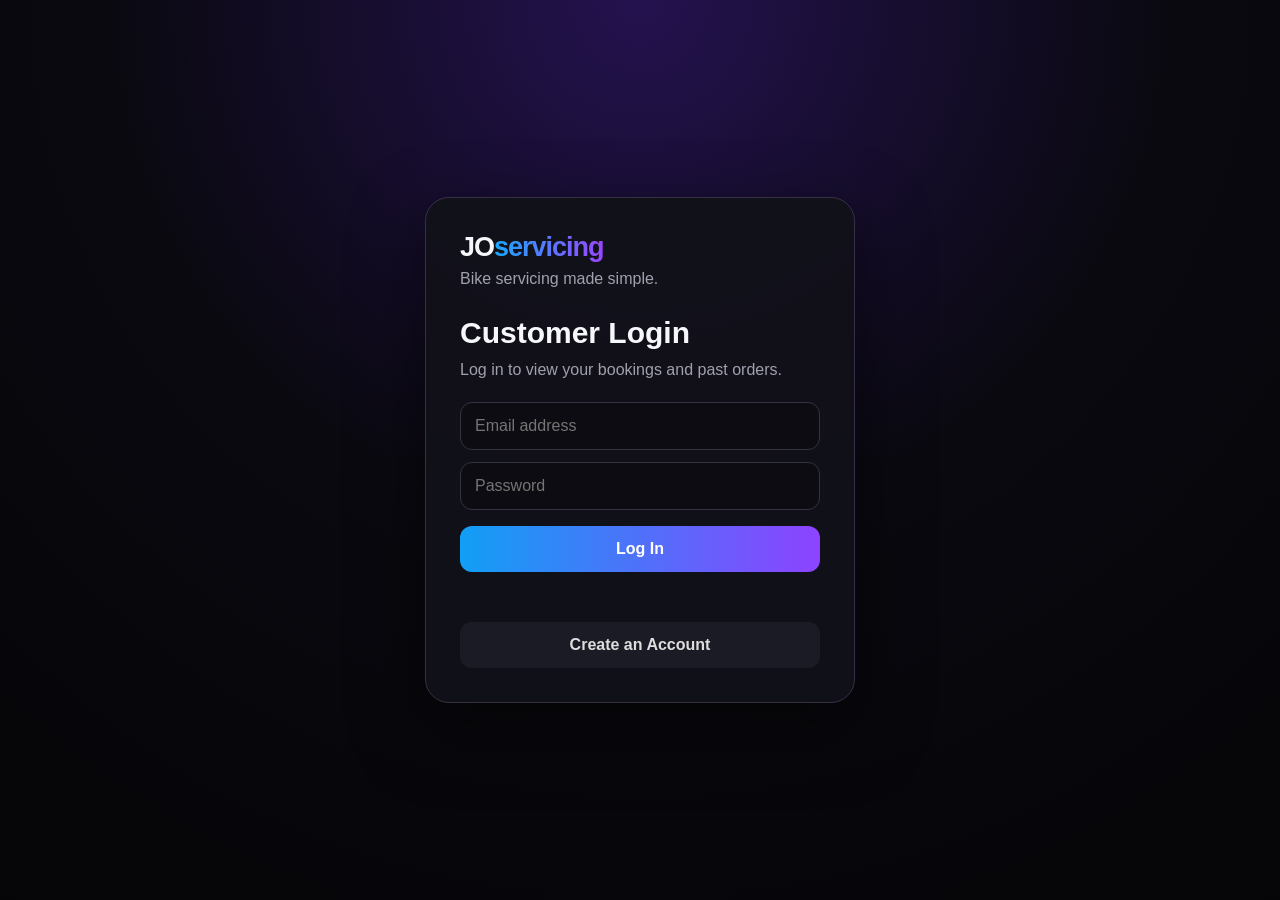
==== commit bba46148: "Add files via upload" ====
--- a/index.html
+++ b/index.html
@@ -1,248 +1,95 @@
 <!DOCTYPE html>
 <html lang="en">
 <head>
-    <meta charset="UTF-8">
-    <meta name="viewport" content="width=device-width, initial-scale=1.0">
+  <meta charset="UTF-8">
+  <meta name="viewport" content="width=device-width, initial-scale=1.0">
+  <title>JOservicing | Customer Portal</title>
+  <link rel="stylesheet" href="style.css">
+</head>
+<body>
+  <div id="loginScreen" class="auth-screen">
+    <div class="auth-card">
+      <div class="logo">JO<span>servicing</span></div>
+      <p class="tagline">Bike servicing made simple.</p>
 
-    <title>JO Servicing | Professional Bike Servicing</title>
+      <div id="loginForm">
+        <h1>Customer Login</h1>
+        <p class="muted">Log in to view your bookings and past orders.</p>
+        <input id="loginEmail" type="email" placeholder="Email address">
+        <input id="loginPassword" type="password" placeholder="Password">
+        <button onclick="login()">Log In</button>
+        <p id="loginMessage" class="message"></p>
+        <button class="secondary" onclick="showRegister()">Create an Account</button>
+      </div>
 
-    <meta name="description" content="JO Servicing provides professional and affordable bike servicing. Basic service £30 and full service £50.">
+      <div id="registerForm" class="hidden">
+        <h1>Create Account</h1>
+        <p class="muted">Your account is stored on this device in this GitHub Pages version.</p>
+        <input id="registerName" type="text" placeholder="Full name">
+        <input id="registerEmail" type="email" placeholder="Email address">
+        <input id="registerPassword" type="password" placeholder="Password">
+        <button onclick="register()">Create Account</button>
+        <p id="registerMessage" class="message"></p>
+        <button class="secondary" onclick="showLogin()">Back to Login</button>
+      </div>
+    </div>
+  </div>
 
-    <link rel="stylesheet" href="css/style.css">
-</head>
+  <div id="site" class="hidden">
+    <header>
+      <div class="nav">
+        <div class="logo">JO<span>servicing</span></div>
+        <button class="logout" onclick="logout()">Log Out</button>
+      </div>
+    </header>
 
-<body>
+    <main>
+      <section class="hero">
+        <div>
+          <p class="eyebrow">CUSTOMER PORTAL</p>
+          <h1>Welcome, <span id="customerName"></span>.</h1>
+          <p>Manage your bike servicing bookings and see your order history in one place.</p>
+        </div>
+        <button onclick="openBooking()">+ New Service Booking</button>
+      </section>
 
-<header class="navbar">
-
-    <div class="logo">
-        <span>JO</span> SERVICING
-    </div>
-
-    <nav id="navMenu">
-        <a href="index.html" class="active">Home</a>
-        <a href="services.html">Services</a>
-        <a href="about.html">About</a>
-        <a href="contact.html">Contact</a>
-    </nav>
-
-    <button class="menu-btn" onclick="toggleMenu()">☰</button>
-
-</header>
-
-
-<main>
-
-<section class="hero">
-
-    <div class="hero-content">
-
-        <p class="small-title">PROFESSIONAL BIKE SERVICING</p>
-
-        <h1>
-            KEEP YOUR BIKE
-            <span>RUNNING RIGHT.</span>
-        </h1>
-
-        <p class="hero-text">
-            Reliable, affordable bike servicing designed to keep your bike
-            running smoothly and safely.
-        </p>
-
-        <div class="hero-buttons">
-
-            <a href="services.html" class="btn primary">
-                VIEW SERVICES
-            </a>
-
-            <a href="contact.html" class="btn secondary">
-                CONTACT US
-            </a>
-
+      <section class="dashboard-grid">
+        <div class="panel">
+          <div class="panel-title">
+            <h2>Current Orders</h2>
+            <span class="badge blue">Your orders only</span>
+          </div>
+          <div id="currentOrders"></div>
         </div>
 
+        <div class="panel">
+          <div class="panel-title">
+            <h2>Past Orders</h2>
+            <span class="badge purple">Completed</span>
+          </div>
+          <div id="pastOrders"></div>
+        </div>
+      </section>
+    </main>
+  </div>
+
+  <div id="bookingModal" class="modal hidden">
+    <div class="modal-card">
+      <button class="close" onclick="closeBooking()">×</button>
+      <h2>Book a Bike Service</h2>
+      <p class="muted">Choose a service and add a few details.</p>
+
+      <select id="service">
+        <option value="Basic Service">Basic Service — £30</option>
+        <option value="Full Service">Full Service — £50</option>
+      </select>
+      <input id="bike" type="text" placeholder="Bike / model">
+      <textarea id="notes" placeholder="Anything we should know?"></textarea>
+      <button onclick="placeOrder()">Place Booking</button>
+      <p id="bookingMessage" class="message"></p>
     </div>
+  </div>
 
-    <div class="hero-bike">
-
-        <div class="bike-circle">
-            🚲
-        </div>
-
-    </div>
-
-</section>
-
-
-<section class="stats">
-
-    <div class="stat">
-        <strong>£30</strong>
-        <p>Basic Service</p>
-    </div>
-
-    <div class="stat">
-        <strong>£50</strong>
-        <p>Full Service</p>
-    </div>
-
-    <div class="stat">
-        <strong>100%</strong>
-        <p>Customer Focused</p>
-    </div>
-
-</section>
-
-
-<section class="section">
-
-    <div class="section-heading">
-
-        <p>WHAT WE OFFER</p>
-
-        <h2>
-            SIMPLE.
-            <span>HONEST.</span>
-            AFFORDABLE.
-        </h2>
-
-    </div>
-
-
-    <div class="service-grid">
-
-        <div class="service-card">
-
-            <div class="icon">🔧</div>
-
-            <h3>Basic Service</h3>
-
-            <div class="price">
-                £30
-            </div>
-
-            <p>
-                A basic check and service to help keep your bike
-                working smoothly.
-            </p>
-
-            <a href="services.html">
-                LEARN MORE →
-            </a>
-
-        </div>
-
-
-        <div class="service-card featured">
-
-            <div class="popular">
-                MOST POPULAR
-            </div>
-
-            <div class="icon">⚙️</div>
-
-            <h3>Full Service</h3>
-
-            <div class="price">
-                £50
-            </div>
-
-            <p>
-                A more complete service designed to give your bike
-                a thorough check and maintenance.
-            </p>
-
-            <a href="services.html">
-                LEARN MORE →
-            </a>
-
-        </div>
-
-    </div>
-
-</section>
-
-
-<section class="cta">
-
-    <div>
-
-        <p class="small-title">
-            READY TO GET YOUR BIKE SORTED?
-        </p>
-
-        <h2>
-            LET'S GET YOUR BIKE
-            <span>BACK ON THE ROAD.</span>
-        </h2>
-
-    </div>
-
-    <a href="contact.html" class="btn primary">
-        GET IN TOUCH
-    </a>
-
-</section>
-
-</main>
-
-
-<footer>
-
-    <div class="footer-content">
-
-        <div>
-
-            <h3>
-                <span>JO</span> SERVICING
-            </h3>
-
-            <p>
-                Professional and affordable bike servicing.
-            </p>
-
-        </div>
-
-
-        <div>
-
-            <h4>QUICK LINKS</h4>
-
-            <a href="index.html">Home</a>
-            <a href="services.html">Services</a>
-            <a href="about.html">About</a>
-            <a href="contact.html">Contact</a>
-
-        </div>
-
-
-        <div>
-
-            <h4>CONTACT</h4>
-
-            <a href="tel:07436237069">
-                07436237069
-            </a>
-
-            <a href="mailto:JOservicingbusiness@gmail.com">
-                JOservicingbusiness@gmail.com
-            </a>
-
-        </div>
-
-    </div>
-
-
-    <div class="copyright">
-
-        © 2026 JO Servicing. All rights reserved.
-
-    </div>
-
-</footer>
-
-
-<script src="js/script.js"></script>
-
+  <script src="script.js"></script>
 </body>
 </html>
--- a/style.css
+++ b/style.css
@@ -0,0 +1,37 @@
+*{box-sizing:border-box;margin:0;padding:0}
+body{font-family:Arial,Helvetica,sans-serif;background:#07070b;color:#f6f7fb;min-height:100vh}
+button,input,select,textarea{font:inherit}
+button{border:0;cursor:pointer}
+.hidden{display:none!important}
+.auth-screen{min-height:100vh;display:flex;align-items:center;justify-content:center;padding:24px;background:radial-gradient(circle at top,#24124f 0,#0a0910 48%,#050507 100%)}
+.auth-card{width:100%;max-width:430px;background:rgba(17,17,25,.96);border:1px solid #373044;border-radius:24px;padding:34px;box-shadow:0 25px 70px #0008}
+.logo{font-size:27px;font-weight:900;letter-spacing:-1px}.logo span{background:linear-gradient(90deg,#18a9ff,#9b45ff);-webkit-background-clip:text;background-clip:text;color:transparent}
+.tagline{color:#9fa1ae;margin:7px 0 28px}
+h1{font-size:30px;margin-bottom:8px}.muted{color:#9fa1ae;line-height:1.5;margin-bottom:20px}
+.auth-card input,.modal-card input,.modal-card select,.modal-card textarea{width:100%;background:#0c0c12;color:#fff;border:1px solid #343441;border-radius:12px;padding:14px;margin-bottom:12px;outline:none}
+.auth-card input:focus,.modal-card input:focus,.modal-card select:focus,.modal-card textarea:focus{border-color:#8c4cff}
+.auth-card>div button,.modal-card>button:not(.close),.hero>button{width:100%;padding:14px;border-radius:12px;background:linear-gradient(90deg,#119ff5,#8d43ff);color:white;font-weight:800;margin-top:4px}
+.auth-card .secondary{background:#1b1b25;margin-top:10px;color:#ddd}
+.message{min-height:22px;color:#ff7272;font-size:14px;margin:9px 0}
+header{border-bottom:1px solid #24242d;background:#0a0a0f;position:sticky;top:0;z-index:5}
+.nav{max-width:1150px;margin:auto;padding:18px 24px;display:flex;justify-content:space-between;align-items:center}
+.logout{background:#1a1a22;color:#ddd;padding:10px 15px;border-radius:10px}
+main{max-width:1150px;margin:auto;padding:45px 24px}
+.hero{display:flex;justify-content:space-between;align-items:center;gap:25px;padding:34px;border-radius:22px;background:linear-gradient(120deg,#10172a,#171023);border:1px solid #312d43;margin-bottom:25px}
+.eyebrow{font-size:12px;font-weight:900;letter-spacing:2px;color:#4bb9ff;margin-bottom:8px}
+.hero h1{font-size:39px}.hero h1 span{color:#a762ff}.hero p:last-child{color:#aeb0bd;margin-top:10px}
+.hero>button{width:auto;white-space:nowrap;padding:14px 20px}
+.dashboard-grid{display:grid;grid-template-columns:1fr 1fr;gap:22px}
+.panel{background:#101016;border:1px solid #292932;border-radius:20px;padding:24px;min-height:250px}
+.panel-title{display:flex;justify-content:space-between;align-items:center;margin-bottom:18px}.panel-title h2{font-size:21px}
+.badge{font-size:11px;padding:7px 10px;border-radius:999px;font-weight:700}.blue{background:#10344b;color:#64c8ff}.purple{background:#2b1648;color:#c294ff}
+.order{background:#17171f;border:1px solid #2c2c36;border-radius:14px;padding:17px;margin-bottom:12px}
+.order-top{display:flex;justify-content:space-between;gap:10px}.order h3{font-size:16px}.price{font-weight:800}
+.status{display:inline-block;margin-top:9px;padding:5px 9px;border-radius:7px;font-size:11px;font-weight:800;background:#173d2b;color:#6ee7a0}
+.status.process{background:#3d3516;color:#f4d76a}.status.cancelled{background:#3d1919;color:#ff8181}
+.order-meta{color:#9698a5;font-size:13px;margin-top:9px;line-height:1.5}
+.empty{color:#777985;text-align:center;padding:35px 10px}
+.modal{position:fixed;inset:0;background:#000b;display:flex;align-items:center;justify-content:center;padding:20px;z-index:20}
+.modal-card{position:relative;width:100%;max-width:470px;background:#111119;border:1px solid #383343;border-radius:20px;padding:28px}
+.modal-card h2{font-size:27px;margin-bottom:8px}.modal-card textarea{min-height:100px;resize:vertical}.close{position:absolute;right:18px;top:12px;background:none;color:#aaa;font-size:30px}
+@media(max-width:750px){.dashboard-grid{grid-template-columns:1fr}.hero{display:block}.hero>button{margin-top:20px;width:100%}.hero h1{font-size:31px}main{padding:25px 16px}.nav{padding:16px}.auth-card{padding:26px}}
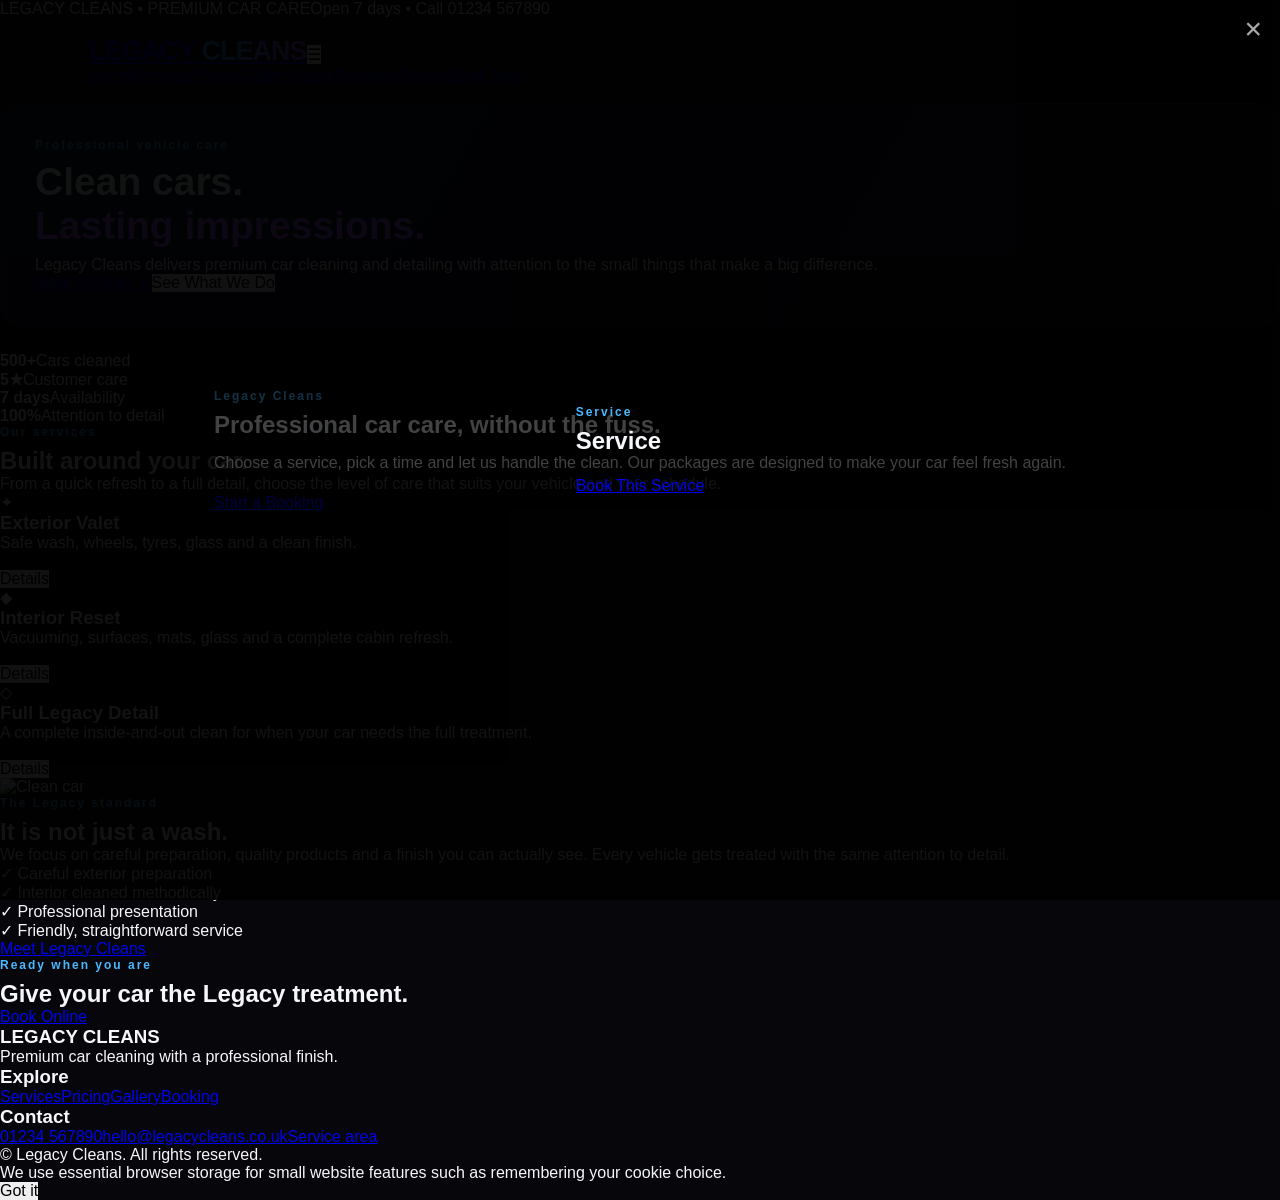
==== commit 6b95b4b9: "Add files via upload" ====
--- a/index.html
+++ b/index.html
@@ -1,95 +1,22 @@
-<!DOCTYPE html>
-<html lang="en">
-<head>
-  <meta charset="UTF-8">
-  <meta name="viewport" content="width=device-width, initial-scale=1.0">
-  <title>JOservicing | Customer Portal</title>
-  <link rel="stylesheet" href="style.css">
-</head>
-<body>
-  <div id="loginScreen" class="auth-screen">
-    <div class="auth-card">
-      <div class="logo">JO<span>servicing</span></div>
-      <p class="tagline">Bike servicing made simple.</p>
+<!doctype html><html lang="en"><head><meta charset="utf-8"><meta name="viewport" content="width=device-width,initial-scale=1"><title>Legacy Cleans | Premium Car Cleaning</title><link rel="stylesheet" href="style.css"></head><body>
+<div class="topbar"><div class="container"><span>LEGACY CLEANS • PREMIUM CAR CARE</span><span>Open 7 days • Call 01234 567890</span></div></div>
+<nav class="nav"><div class="container navin"><a class="logo" href="index.html">LEGACY <span>CLEANS</span></a><button class="menu">☰</button><div class="links"><a class="active" href="index.html">Home</a><a href="services.html">Services</a><a href="pricing.html">Pricing</a><a href="gallery.html">Gallery</a><a href="about.html">About</a><a href="reviews.html">Reviews</a><a href="contact.html">Contact</a><a class="btn small" href="booking.html">Book Now</a></div></div></nav>
+<header class="hero"><div class="container content"><div class="eyebrow">Professional vehicle care</div><h1>Clean cars.<br><span>Lasting impressions.</span></h1><p>Legacy Cleans delivers premium car cleaning and detailing with attention to the small things that make a big difference.</p><div class="actions"><a class="btn" href="booking.html">Book a Clean →</a><button class="btn alt" data-modal="welcomeModal">See What We Do</button></div></div></header>
+<div class="container"><div class="stats"><div class="stat"><strong>500+</strong><span>Cars cleaned</span></div><div class="stat"><strong>5★</strong><span>Customer care</span></div><div class="stat"><strong>7 days</strong><span>Availability</span></div><div class="stat"><strong>100%</strong><span>Attention to detail</span></div></div></div>
 
-      <div id="loginForm">
-        <h1>Customer Login</h1>
-        <p class="muted">Log in to view your bookings and past orders.</p>
-        <input id="loginEmail" type="email" placeholder="Email address">
-        <input id="loginPassword" type="password" placeholder="Password">
-        <button onclick="login()">Log In</button>
-        <p id="loginMessage" class="message"></p>
-        <button class="secondary" onclick="showRegister()">Create an Account</button>
-      </div>
+<section class="section"><div class="container"><div class="heading"><div><div class="eyebrow">Our services</div><h2>Built around your car.</h2></div><p>From a quick refresh to a full detail, choose the level of care that suits your vehicle and your schedule.</p></div><div class="grid">
+<div class="card"><div class="icon">✦</div><h3>Exterior Valet</h3><p>Safe wash, wheels, tyres, glass and a clean finish.</p><br><button class="btn small" data-service="exterior">Details</button></div>
+<div class="card"><div class="icon">◆</div><h3>Interior Reset</h3><p>Vacuuming, surfaces, mats, glass and a complete cabin refresh.</p><br><button class="btn small" data-service="interior">Details</button></div>
+<div class="card"><div class="icon">◇</div><h3>Full Legacy Detail</h3><p>A complete inside-and-out clean for when your car needs the full treatment.</p><br><button class="btn small" data-service="full">Details</button></div>
+</div></div></section>
 
-      <div id="registerForm" class="hidden">
-        <h1>Create Account</h1>
-        <p class="muted">Your account is stored on this device in this GitHub Pages version.</p>
-        <input id="registerName" type="text" placeholder="Full name">
-        <input id="registerEmail" type="email" placeholder="Email address">
-        <input id="registerPassword" type="password" placeholder="Password">
-        <button onclick="register()">Create Account</button>
-        <p id="registerMessage" class="message"></p>
-        <button class="secondary" onclick="showLogin()">Back to Login</button>
-      </div>
-    </div>
-  </div>
+<section class="section dark"><div class="container feature"><img src="https://images.unsplash.com/photo-1553440569-bcc63803a83d?auto=format&fit=crop&w=1200&q=85" alt="Clean car"><div><div class="eyebrow">The Legacy standard</div><h2>It is not just a wash.</h2><p>We focus on careful preparation, quality products and a finish you can actually see. Every vehicle gets treated with the same attention to detail.</p><div class="check"><div>✓ Careful exterior preparation</div><div>✓ Interior cleaned methodically</div><div>✓ Professional presentation</div><div>✓ Friendly, straightforward service</div></div><a class="btn" href="about.html">Meet Legacy Cleans</a></div></div></section>
 
-  <div id="site" class="hidden">
-    <header>
-      <div class="nav">
-        <div class="logo">JO<span>servicing</span></div>
-        <button class="logout" onclick="logout()">Log Out</button>
-      </div>
-    </header>
+<section class="section"><div class="container"><div class="heading"><div><div class="eyebrow">Ready when you are</div><h2>Give your car the Legacy treatment.</h2></div><a class="btn" href="booking.html">Book Online</a></div></div></section>
 
-    <main>
-      <section class="hero">
-        <div>
-          <p class="eyebrow">CUSTOMER PORTAL</p>
-          <h1>Welcome, <span id="customerName"></span>.</h1>
-          <p>Manage your bike servicing bookings and see your order history in one place.</p>
-        </div>
-        <button onclick="openBooking()">+ New Service Booking</button>
-      </section>
+<footer class="footer"><div class="container footergrid"><div><h3>LEGACY <span style="color:var(--gold)">CLEANS</span></h3><p>Premium car cleaning with a professional finish.</p></div><div><h3>Explore</h3><a href="services.html">Services</a><a href="pricing.html">Pricing</a><a href="gallery.html">Gallery</a><a href="booking.html">Booking</a></div><div><h3>Contact</h3><a href="tel:01234567890">01234 567890</a><a href="mailto:hello@legacycleans.co.uk">hello@legacycleans.co.uk</a><a href="contact.html">Service area</a></div></div><div class="container copy">© <span id="year"></span> Legacy Cleans. All rights reserved.</div></footer>
 
-      <section class="dashboard-grid">
-        <div class="panel">
-          <div class="panel-title">
-            <h2>Current Orders</h2>
-            <span class="badge blue">Your orders only</span>
-          </div>
-          <div id="currentOrders"></div>
-        </div>
-
-        <div class="panel">
-          <div class="panel-title">
-            <h2>Past Orders</h2>
-            <span class="badge purple">Completed</span>
-          </div>
-          <div id="pastOrders"></div>
-        </div>
-      </section>
-    </main>
-  </div>
-
-  <div id="bookingModal" class="modal hidden">
-    <div class="modal-card">
-      <button class="close" onclick="closeBooking()">×</button>
-      <h2>Book a Bike Service</h2>
-      <p class="muted">Choose a service and add a few details.</p>
-
-      <select id="service">
-        <option value="Basic Service">Basic Service — £30</option>
-        <option value="Full Service">Full Service — £50</option>
-      </select>
-      <input id="bike" type="text" placeholder="Bike / model">
-      <textarea id="notes" placeholder="Anything we should know?"></textarea>
-      <button onclick="placeOrder()">Place Booking</button>
-      <p id="bookingMessage" class="message"></p>
-    </div>
-  </div>
-
-  <script src="script.js"></script>
-</body>
-</html>
+<div class="modal" id="welcomeModal"><div class="modalbox"><button class="close">×</button><div class="eyebrow">Legacy Cleans</div><h2>Professional car care, without the fuss.</h2><p style="color:var(--muted);margin:15px 0 22px">Choose a service, pick a time and let us handle the clean. Our packages are designed to make your car feel fresh again.</p><a class="btn" href="booking.html">Start a Booking</a></div></div>
+<div class="modal" id="serviceModal"><div class="modalbox"><button class="close">×</button><div class="eyebrow">Service</div><h2 id="serviceTitle">Service</h2><p id="serviceText" style="color:var(--muted);margin:15px 0 22px"></p><a class="btn" href="booking.html">Book This Service</a></div></div>
+<div class="cookie"><p>We use essential browser storage for small website features such as remembering your cookie choice.</p><button class="btn small" id="acceptCookies">Got it</button></div>
+<script src="script.js"></script></body></html>
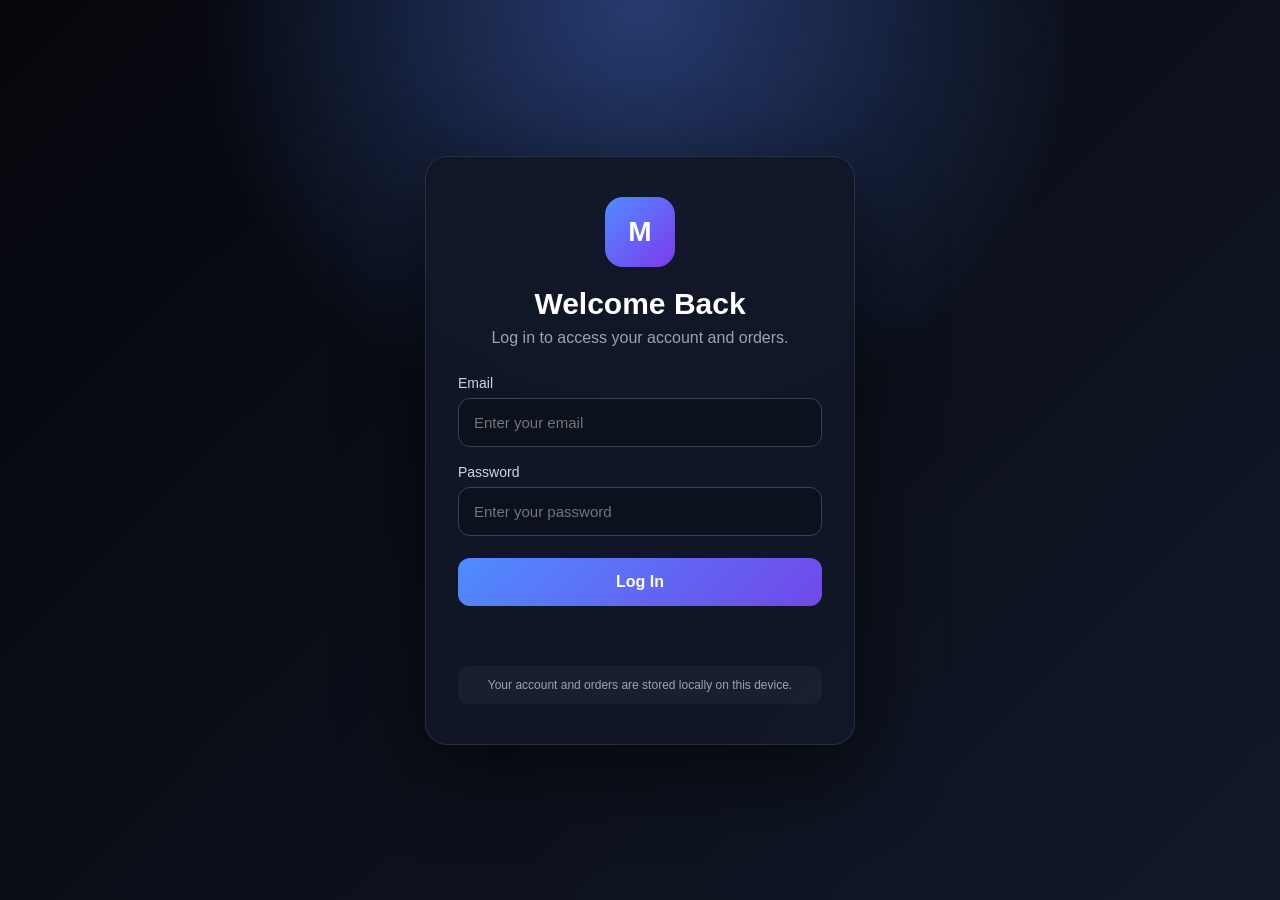
==== commit d7d13e2f: "Create index.html" ====
--- a/index.html
+++ b/index.html
@@ -1,22 +1,776 @@
-<!doctype html><html lang="en"><head><meta charset="utf-8"><meta name="viewport" content="width=device-width,initial-scale=1"><title>Legacy Cleans | Premium Car Cleaning</title><link rel="stylesheet" href="style.css"></head><body>
-<div class="topbar"><div class="container"><span>LEGACY CLEANS • PREMIUM CAR CARE</span><span>Open 7 days • Call 01234 567890</span></div></div>
-<nav class="nav"><div class="container navin"><a class="logo" href="index.html">LEGACY <span>CLEANS</span></a><button class="menu">☰</button><div class="links"><a class="active" href="index.html">Home</a><a href="services.html">Services</a><a href="pricing.html">Pricing</a><a href="gallery.html">Gallery</a><a href="about.html">About</a><a href="reviews.html">Reviews</a><a href="contact.html">Contact</a><a class="btn small" href="booking.html">Book Now</a></div></div></nav>
-<header class="hero"><div class="container content"><div class="eyebrow">Professional vehicle care</div><h1>Clean cars.<br><span>Lasting impressions.</span></h1><p>Legacy Cleans delivers premium car cleaning and detailing with attention to the small things that make a big difference.</p><div class="actions"><a class="btn" href="booking.html">Book a Clean →</a><button class="btn alt" data-modal="welcomeModal">See What We Do</button></div></div></header>
-<div class="container"><div class="stats"><div class="stat"><strong>500+</strong><span>Cars cleaned</span></div><div class="stat"><strong>5★</strong><span>Customer care</span></div><div class="stat"><strong>7 days</strong><span>Availability</span></div><div class="stat"><strong>100%</strong><span>Attention to detail</span></div></div></div>
-
-<section class="section"><div class="container"><div class="heading"><div><div class="eyebrow">Our services</div><h2>Built around your car.</h2></div><p>From a quick refresh to a full detail, choose the level of care that suits your vehicle and your schedule.</p></div><div class="grid">
-<div class="card"><div class="icon">✦</div><h3>Exterior Valet</h3><p>Safe wash, wheels, tyres, glass and a clean finish.</p><br><button class="btn small" data-service="exterior">Details</button></div>
-<div class="card"><div class="icon">◆</div><h3>Interior Reset</h3><p>Vacuuming, surfaces, mats, glass and a complete cabin refresh.</p><br><button class="btn small" data-service="interior">Details</button></div>
-<div class="card"><div class="icon">◇</div><h3>Full Legacy Detail</h3><p>A complete inside-and-out clean for when your car needs the full treatment.</p><br><button class="btn small" data-service="full">Details</button></div>
-</div></div></section>
-
-<section class="section dark"><div class="container feature"><img src="https://images.unsplash.com/photo-1553440569-bcc63803a83d?auto=format&fit=crop&w=1200&q=85" alt="Clean car"><div><div class="eyebrow">The Legacy standard</div><h2>It is not just a wash.</h2><p>We focus on careful preparation, quality products and a finish you can actually see. Every vehicle gets treated with the same attention to detail.</p><div class="check"><div>✓ Careful exterior preparation</div><div>✓ Interior cleaned methodically</div><div>✓ Professional presentation</div><div>✓ Friendly, straightforward service</div></div><a class="btn" href="about.html">Meet Legacy Cleans</a></div></div></section>
-
-<section class="section"><div class="container"><div class="heading"><div><div class="eyebrow">Ready when you are</div><h2>Give your car the Legacy treatment.</h2></div><a class="btn" href="booking.html">Book Online</a></div></div></section>
-
-<footer class="footer"><div class="container footergrid"><div><h3>LEGACY <span style="color:var(--gold)">CLEANS</span></h3><p>Premium car cleaning with a professional finish.</p></div><div><h3>Explore</h3><a href="services.html">Services</a><a href="pricing.html">Pricing</a><a href="gallery.html">Gallery</a><a href="booking.html">Booking</a></div><div><h3>Contact</h3><a href="tel:01234567890">01234 567890</a><a href="mailto:hello@legacycleans.co.uk">hello@legacycleans.co.uk</a><a href="contact.html">Service area</a></div></div><div class="container copy">© <span id="year"></span> Legacy Cleans. All rights reserved.</div></footer>
-
-<div class="modal" id="welcomeModal"><div class="modalbox"><button class="close">×</button><div class="eyebrow">Legacy Cleans</div><h2>Professional car care, without the fuss.</h2><p style="color:var(--muted);margin:15px 0 22px">Choose a service, pick a time and let us handle the clean. Our packages are designed to make your car feel fresh again.</p><a class="btn" href="booking.html">Start a Booking</a></div></div>
-<div class="modal" id="serviceModal"><div class="modalbox"><button class="close">×</button><div class="eyebrow">Service</div><h2 id="serviceTitle">Service</h2><p id="serviceText" style="color:var(--muted);margin:15px 0 22px"></p><a class="btn" href="booking.html">Book This Service</a></div></div>
-<div class="cookie"><p>We use essential browser storage for small website features such as remembering your cookie choice.</p><button class="btn small" id="acceptCookies">Got it</button></div>
-<script src="script.js"></script></body></html>
+<!DOCTYPE html>
+<html lang="en">
+<head>
+    <meta charset="UTF-8">
+    <meta name="viewport" content="width=device-width, initial-scale=1.0">
+    <title>My Business</title>
+    <style>
+        * {
+            box-sizing: border-box;
+            margin: 0;
+            padding: 0;
+            font-family: Arial, Helvetica, sans-serif;
+        }
+        body {
+            background: #080b12;
+            color: white;
+            min-height: 100vh;
+        }
+        /* =========================
+           LOGIN SCREEN
+        ========================= */
+        #loginScreen {
+            min-height: 100vh;
+            display: flex;
+            align-items: center;
+            justify-content: center;
+            padding: 20px;
+            background:
+                radial-gradient(circle at top, #263b70 0%, transparent 40%),
+                linear-gradient(135deg, #05070c, #111827);
+        }
+        .login-box {
+            width: 100%;
+            max-width: 430px;
+            padding: 40px 32px;
+            border-radius: 22px;
+            background: rgba(17, 24, 39, 0.95);
+            border: 1px solid rgba(255,255,255,0.1);
+            box-shadow: 0 25px 80px rgba(0,0,0,0.55);
+            text-align: center;
+        }
+        .login-logo {
+            width: 70px;
+            height: 70px;
+            margin: 0 auto 20px;
+            border-radius: 18px;
+            display: flex;
+            align-items: center;
+            justify-content: center;
+            background: linear-gradient(135deg, #4f8cff, #7c3aed);
+            font-size: 28px;
+            font-weight: 900;
+        }
+        .login-box h1 {
+            font-size: 30px;
+            margin-bottom: 8px;
+        }
+        .login-box p {
+            color: #9ca3af;
+            margin-bottom: 28px;
+        }
+        .input-group {
+            text-align: left;
+            margin-bottom: 17px;
+        }
+        .input-group label {
+            display: block;
+            margin-bottom: 7px;
+            color: #d1d5db;
+            font-size: 14px;
+        }
+        .input-group input {
+            width: 100%;
+            padding: 15px;
+            border-radius: 12px;
+            border: 1px solid #374151;
+            background: #0b111d;
+            color: white;
+            outline: none;
+            font-size: 15px;
+        }
+        .input-group input:focus {
+            border-color: #5b8cff;
+        }
+        .login-button {
+            width: 100%;
+            padding: 15px;
+            border: none;
+            border-radius: 12px;
+            background: linear-gradient(135deg, #4f8cff, #7048e8);
+            color: white;
+            font-size: 16px;
+            font-weight: bold;
+            cursor: pointer;
+            margin-top: 5px;
+        }
+        .login-button:hover {
+            opacity: 0.9;
+            transform: translateY(-1px);
+        }
+        .login-message {
+            margin-top: 15px;
+            min-height: 20px;
+            font-size: 14px;
+        }
+        .demo-info {
+            margin-top: 25px;
+            padding: 12px;
+            border-radius: 10px;
+            background: rgba(255,255,255,0.04);
+            color: #9ca3af;
+            font-size: 12px;
+        }
+        /* =========================
+           MAIN WEBSITE
+        ========================= */
+        #mainWebsite {
+            display: none;
+        }
+        header {
+            position: sticky;
+            top: 0;
+            z-index: 100;
+            background: rgba(8,11,18,0.92);
+            backdrop-filter: blur(15px);
+            border-bottom: 1px solid rgba(255,255,255,0.08);
+        }
+        nav {
+            max-width: 1200px;
+            margin: auto;
+            padding: 18px 22px;
+            display: flex;
+            align-items: center;
+            justify-content: space-between;
+            gap: 20px;
+        }
+        .logo {
+            font-size: 22px;
+            font-weight: 900;
+        }
+        .nav-links {
+            display: flex;
+            align-items: center;
+            gap: 10px;
+        }
+        .nav-links button {
+            border: none;
+            background: transparent;
+            color: #d1d5db;
+            padding: 10px 14px;
+            cursor: pointer;
+            border-radius: 8px;
+        }
+        .nav-links button:hover {
+            background: rgba(255,255,255,0.07);
+            color: white;
+        }
+        .account-button {
+            background: #4f8cff !important;
+            color: white !important;
+        }
+        .hero {
+            max-width: 1200px;
+            margin: auto;
+            padding: 100px 22px;
+            text-align: center;
+        }
+        .hero h1 {
+            font-size: clamp(42px, 7vw, 76px);
+            line-height: 1;
+            margin-bottom: 22px;
+        }
+        .gradient-text {
+            background: linear-gradient(90deg, #4f8cff, #9b6cff);
+            -webkit-background-clip: text;
+            -webkit-text-fill-color: transparent;
+        }
+        .hero p {
+            max-width: 650px;
+            margin: auto;
+            color: #9ca3af;
+            font-size: 18px;
+            line-height: 1.7;
+        }
+        .hero-buttons {
+            margin-top: 30px;
+            display: flex;
+            justify-content: center;
+            gap: 12px;
+            flex-wrap: wrap;
+        }
+        .primary-button,
+        .secondary-button {
+            padding: 14px 22px;
+            border-radius: 11px;
+            cursor: pointer;
+            font-weight: bold;
+            border: none;
+        }
+        .primary-button {
+            background: #4f8cff;
+            color: white;
+        }
+        .secondary-button {
+            background: #1f2937;
+            color: white;
+            border: 1px solid #374151;
+        }
+        section {
+            max-width: 1200px;
+            margin: auto;
+            padding: 70px 22px;
+        }
+        .section-title {
+            text-align: center;
+            margin-bottom: 40px;
+        }
+        .section-title h2 {
+            font-size: 36px;
+            margin-bottom: 10px;
+        }
+        .section-title p {
+            color: #9ca3af;
+        }
+        .cards {
+            display: grid;
+            grid-template-columns: repeat(3, 1fr);
+            gap: 20px;
+        }
+        .card {
+            background: #111827;
+            border: 1px solid #1f2937;
+            padding: 28px;
+            border-radius: 18px;
+        }
+        .card-icon {
+            font-size: 30px;
+            margin-bottom: 18px;
+        }
+        .card h3 {
+            margin-bottom: 10px;
+        }
+        .card p {
+            color: #9ca3af;
+            line-height: 1.6;
+        }
+        /* =========================
+           ORDERS
+        ========================= */
+        #ordersSection {
+            display: none;
+        }
+        .orders-container {
+            max-width: 900px;
+            margin: auto;
+        }
+        .order {
+            background: #111827;
+            border: 1px solid #1f2937;
+            border-radius: 15px;
+            padding: 22px;
+            margin-bottom: 15px;
+        }
+        .order-top {
+            display: flex;
+            justify-content: space-between;
+            gap: 15px;
+            margin-bottom: 12px;
+        }
+        .order-number {
+            font-weight: bold;
+        }
+        .status {
+            padding: 6px 10px;
+            border-radius: 20px;
+            font-size: 12px;
+            background: #163d2b;
+            color: #65e6a2;
+        }
+        .order-info {
+            color: #9ca3af;
+            line-height: 1.7;
+        }
+        .no-orders {
+            text-align: center;
+            padding: 50px;
+            border-radius: 15px;
+            border: 1px dashed #374151;
+            color: #9ca3af;
+        }
+        /* =========================
+           ACCOUNT POPUP
+        ========================= */
+        .popup {
+            display: none;
+            position: fixed;
+            inset: 0;
+            z-index: 500;
+            background: rgba(0,0,0,0.75);
+            align-items: center;
+            justify-content: center;
+            padding: 20px;
+        }
+        .popup-box {
+            width: 100%;
+            max-width: 450px;
+            background: #111827;
+            border: 1px solid #374151;
+            border-radius: 20px;
+            padding: 30px;
+            position: relative;
+        }
+        .popup-box h2 {
+            margin-bottom: 10px;
+        }
+        .popup-box p {
+            color: #9ca3af;
+            margin-bottom: 20px;
+        }
+        .close-button {
+            position: absolute;
+            right: 18px;
+            top: 15px;
+            border: none;
+            background: none;
+            color: #9ca3af;
+            font-size: 25px;
+            cursor: pointer;
+        }
+        .account-details {
+            padding: 15px;
+            background: #0b111d;
+            border-radius: 12px;
+            margin-bottom: 15px;
+        }
+        .logout-button {
+            width: 100%;
+            padding: 13px;
+            border: none;
+            border-radius: 10px;
+            background: #dc2626;
+            color: white;
+            font-weight: bold;
+            cursor: pointer;
+        }
+        /* =========================
+           FOOTER
+        ========================= */
+        footer {
+            text-align: center;
+            padding: 40px 20px;
+            border-top: 1px solid #1f2937;
+            color: #6b7280;
+        }
+        /* =========================
+           MOBILE
+        ========================= */
+        @media (max-width: 750px) {
+            .nav-links button:not(.account-button) {
+                display: none;
+            }
+            .cards {
+                grid-template-columns: 1fr;
+            }
+            .hero {
+                padding: 70px 20px;
+            }
+            .hero h1 {
+                font-size: 45px;
+            }
+            .order-top {
+                flex-direction: column;
+            }
+        }
+    </style>
+</head>
+<body>
+<!-- =====================================================
+     LOGIN PAGE
+===================================================== -->
+<div id="loginScreen">
+    <div class="login-box">
+        <div class="login-logo">
+            M
+        </div>
+        <h1>Welcome Back</h1>
+        <p>Log in to access your account and orders.</p>
+        <form id="loginForm">
+            <div class="input-group">
+                <label>Email</label>
+                <input
+                    type="email"
+                    id="email"
+                    placeholder="Enter your email"
+                    required
+                >
+            </div>
+            <div class="input-group">
+                <label>Password</label>
+                <input
+                    type="password"
+                    id="password"
+                    placeholder="Enter your password"
+                    required
+                >
+            </div>
+            <button class="login-button" type="submit">
+                Log In
+            </button>
+        </form>
+        <div class="login-message" id="loginMessage"></div>
+        <div class="demo-info">
+            Your account and orders are stored locally on this device.
+        </div>
+    </div>
+</div>
+<!-- =====================================================
+     MAIN WEBSITE
+===================================================== -->
+<div id="mainWebsite">
+    <header>
+        <nav>
+            <div class="logo">
+                MY BUSINESS
+            </div>
+            <div class="nav-links">
+                <button onclick="showHome()">
+                    Home
+                </button>
+                <button onclick="showOrders()">
+                    My Orders
+                </button>
+                <button
+                    class="account-button"
+                    onclick="openAccount()"
+                >
+                    Account
+                </button>
+            </div>
+        </nav>
+    </header>
+    <!-- HOME -->
+    <main id="homeSection">
+        <div class="hero">
+            <h1>
+                Your <span class="gradient-text">business.</span><br>
+                Made simple.
+            </h1>
+            <p>
+                Welcome to your account dashboard. Browse the
+                website, manage your account and check your orders
+                all in one place.
+            </p>
+            <div class="hero-buttons">
+                <button
+                    class="primary-button"
+                    onclick="showOrders()"
+                >
+                    View My Orders
+                </button>
+                <button
+                    class="secondary-button"
+                    onclick="openAccount()"
+                >
+                    My Account
+                </button>
+            </div>
+        </div>
+        <section>
+            <div class="section-title">
+                <h2>What we offer</h2>
+                <p>
+                    Everything you need in one place.
+                </p>
+            </div>
+            <div class="cards">
+                <div class="card">
+                    <div class="card-icon">
+                        🚀
+                    </div>
+                    <h3>Fast Service</h3>
+                    <p>
+                        Quick and reliable service from start
+                        to finish.
+                    </p>
+                </div>
+                <div class="card">
+                    <div class="card-icon">
+                        🔒
+                    </div>
+                    <h3>Your Account</h3>
+                    <p>
+                        Keep track of your personal information
+                        and previous orders.
+                    </p>
+                </div>
+                <div class="card">
+                    <div class="card-icon">
+                        📦
+                    </div>
+                    <h3>Track Orders</h3>
+                    <p>
+                        Easily see orders that you have made
+                        and orders currently being processed.
+                    </p>
+                </div>
+            </div>
+        </section>
+    </main>
+    <!-- ORDERS -->
+    <section id="ordersSection">
+        <div class="section-title">
+            <h2>My Orders</h2>
+            <p>
+                Orders connected to your account.
+            </p>
+        </div>
+        <div class="orders-container" id="ordersContainer">
+        </div>
+    </section>
+    <!-- ACCOUNT POPUP -->
+    <div class="popup" id="accountPopup">
+        <div class="popup-box">
+            <button
+                class="close-button"
+                onclick="closeAccount()"
+            >
+                ×
+            </button>
+            <h2>My Account</h2>
+            <p>
+                Your account information.
+            </p>
+            <div class="account-details">
+                <strong>Email</strong>
+                <br>
+                <span id="accountEmail"></span>
+            </div>
+            <button
+                class="logout-button"
+                onclick="logout()"
+            >
+                Log Out
+            </button>
+        </div>
+    </div>
+    <footer>
+        © 2026 My Business. All rights reserved.
+    </footer>
+</div>
+<script>
+    /* =====================================================
+       LOGIN SYSTEM
+    ===================================================== */
+    const loginScreen =
+        document.getElementById("loginScreen");
+    const mainWebsite =
+        document.getElementById("mainWebsite");
+    const loginForm =
+        document.getElementById("loginForm");
+    const loginMessage =
+        document.getElementById("loginMessage");
+    loginForm.addEventListener("submit", function(event) {
+        event.preventDefault();
+        const email =
+            document.getElementById("email").value.trim();
+        const password =
+            document.getElementById("password").value;
+        if (!email || !password) {
+            loginMessage.textContent =
+                "Please enter your email and password.";
+            loginMessage.style.color =
+                "#f87171";
+            return;
+        }
+        /*
+            This creates a local account for the user.
+            IMPORTANT:
+            This is not real secure authentication.
+            It is designed for a static GitHub Pages website.
+        */
+        let users =
+            JSON.parse(localStorage.getItem("users")) || {};
+        if (!users[email]) {
+            users[email] = {
+                email: email,
+                password: password
+            };
+            localStorage.setItem(
+                "users",
+                JSON.stringify(users)
+            );
+        }
+        if (users[email].password !== password) {
+            loginMessage.textContent =
+                "Incorrect password.";
+            loginMessage.style.color =
+                "#f87171";
+            return;
+        }
+        localStorage.setItem(
+            "loggedInUser",
+            email
+        );
+        openWebsite();
+    });
+    /* =====================================================
+       OPEN WEBSITE
+    ===================================================== */
+    function openWebsite() {
+        loginScreen.style.display =
+            "none";
+        mainWebsite.style.display =
+            "block";
+        loadAccount();
+        showHome();
+    }
+    /* =====================================================
+       CHECK LOGIN WHEN PAGE OPENS
+    ===================================================== */
+    window.addEventListener("load", function() {
+        const loggedInUser =
+            localStorage.getItem("loggedInUser");
+        if (loggedInUser) {
+            openWebsite();
+        }
+    });
+    /* =====================================================
+       HOME
+    ===================================================== */
+    function showHome() {
+        document.getElementById(
+            "homeSection"
+        ).style.display = "block";
+        document.getElementById(
+            "ordersSection"
+        ).style.display = "none";
+        window.scrollTo({
+            top: 0,
+            behavior: "smooth"
+        });
+    }
+    /* =====================================================
+       ORDERS
+    ===================================================== */
+    function showOrders() {
+        document.getElementById(
+            "homeSection"
+        ).style.display = "none";
+        document.getElementById(
+            "ordersSection"
+        ).style.display = "block";
+        loadOrders();
+        window.scrollTo({
+            top: 0,
+            behavior: "smooth"
+        });
+    }
+    function loadOrders() {
+        const container =
+            document.getElementById("ordersContainer");
+        const user =
+            localStorage.getItem("loggedInUser");
+        /*
+            Orders are stored separately for each email.
+            Example:
+            orders_email@example.com
+        */
+        const storageKey =
+            "orders_" + user;
+        const orders =
+            JSON.parse(
+                localStorage.getItem(storageKey)
+            ) || [];
+        container.innerHTML = "";
+        if (orders.length === 0) {
+            container.innerHTML = `
+                <div class="no-orders">
+                    <h3>No orders yet</h3>
+                    <br>
+                    <p>
+                        Orders you make will appear here.
+                    </p>
+                </div>
+            `;
+            return;
+        }
+        orders.forEach(function(order) {
+            const orderElement =
+                document.createElement("div");
+            orderElement.className =
+                "order";
+            orderElement.innerHTML = `
+                <div class="order-top">
+                    <div class="order-number">
+                        Order #${order.id}
+                    </div>
+                    <div class="status">
+                        ${order.status}
+                    </div>
+                </div>
+                <div class="order-info">
+                    <strong>
+                        ${order.item}
+                    </strong>
+                    <br>
+                    Price:
+                    £${order.price}
+                    <br>
+                    Date:
+                    ${order.date}
+                </div>
+            `;
+            container.appendChild(
+                orderElement
+            );
+        });
+    }
+    /* =====================================================
+       ACCOUNT
+    ===================================================== */
+    function loadAccount() {
+        const user =
+            localStorage.getItem("loggedInUser");
+        document.getElementById(
+            "accountEmail"
+        ).textContent = user || "";
+    }
+    function openAccount() {
+        document.getElementById(
+            "accountPopup"
+        ).style.display = "flex";
+        loadAccount();
+    }
+    function closeAccount() {
+        document.getElementById(
+            "accountPopup"
+        ).style.display = "none";
+    }
+    /* =====================================================
+       LOGOUT
+    ===================================================== */
+    function logout() {
+        localStorage.removeItem(
+            "loggedInUser"
+        );
+        mainWebsite.style.display =
+            "none";
+        loginScreen.style.display =
+            "flex";
+        document.getElementById(
+            "email"
+        ).value = "";
+        document.getElementById(
+            "password"
+        ).value = "";
+        closeAccount();
+    }
+    /* =====================================================
+       CLOSE POPUP IF USER CLICKS OUTSIDE IT
+    ===================================================== */
+    document.getElementById(
+        "accountPopup"
+    ).addEventListener(
+        "click",
+        function(event) {
+            if (
+                event.target === this
+            ) {
+                closeAccount();
+            }
+        }
+    );
+</script>
+</body>
+</html>
